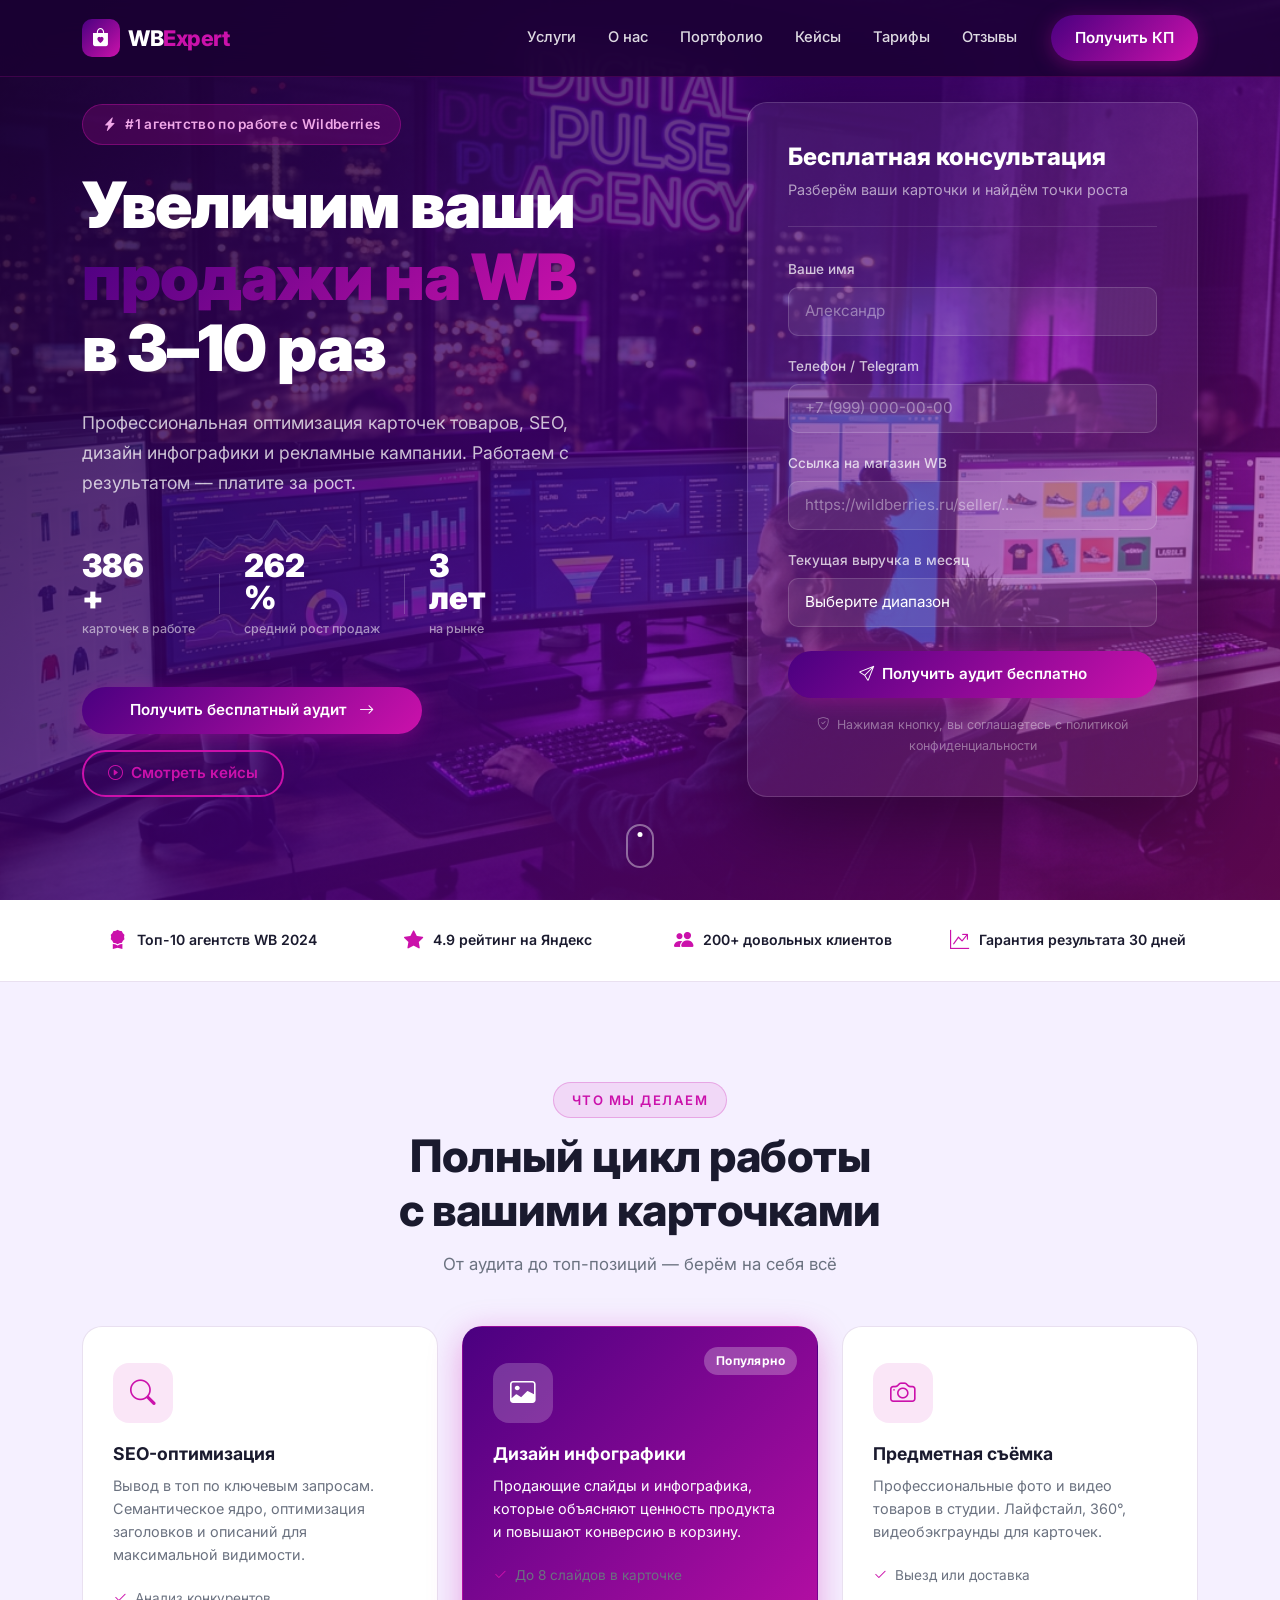
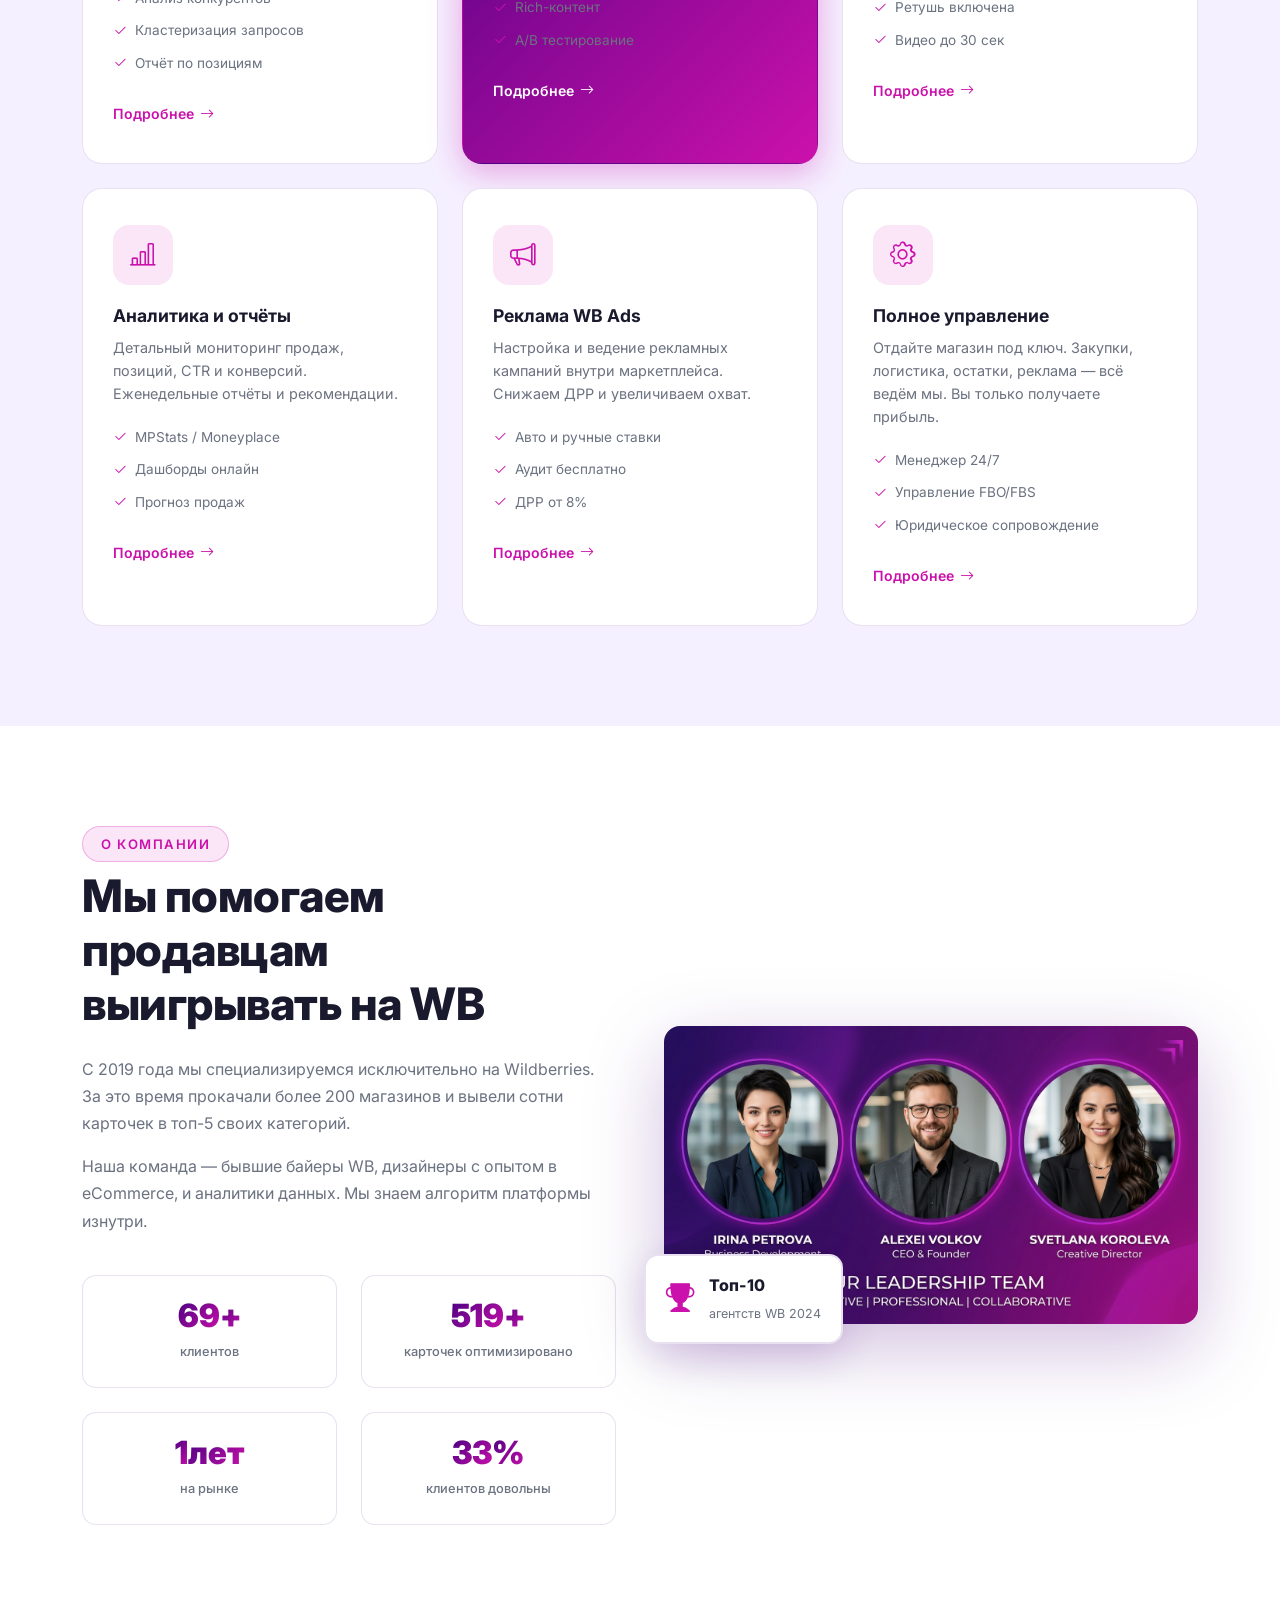
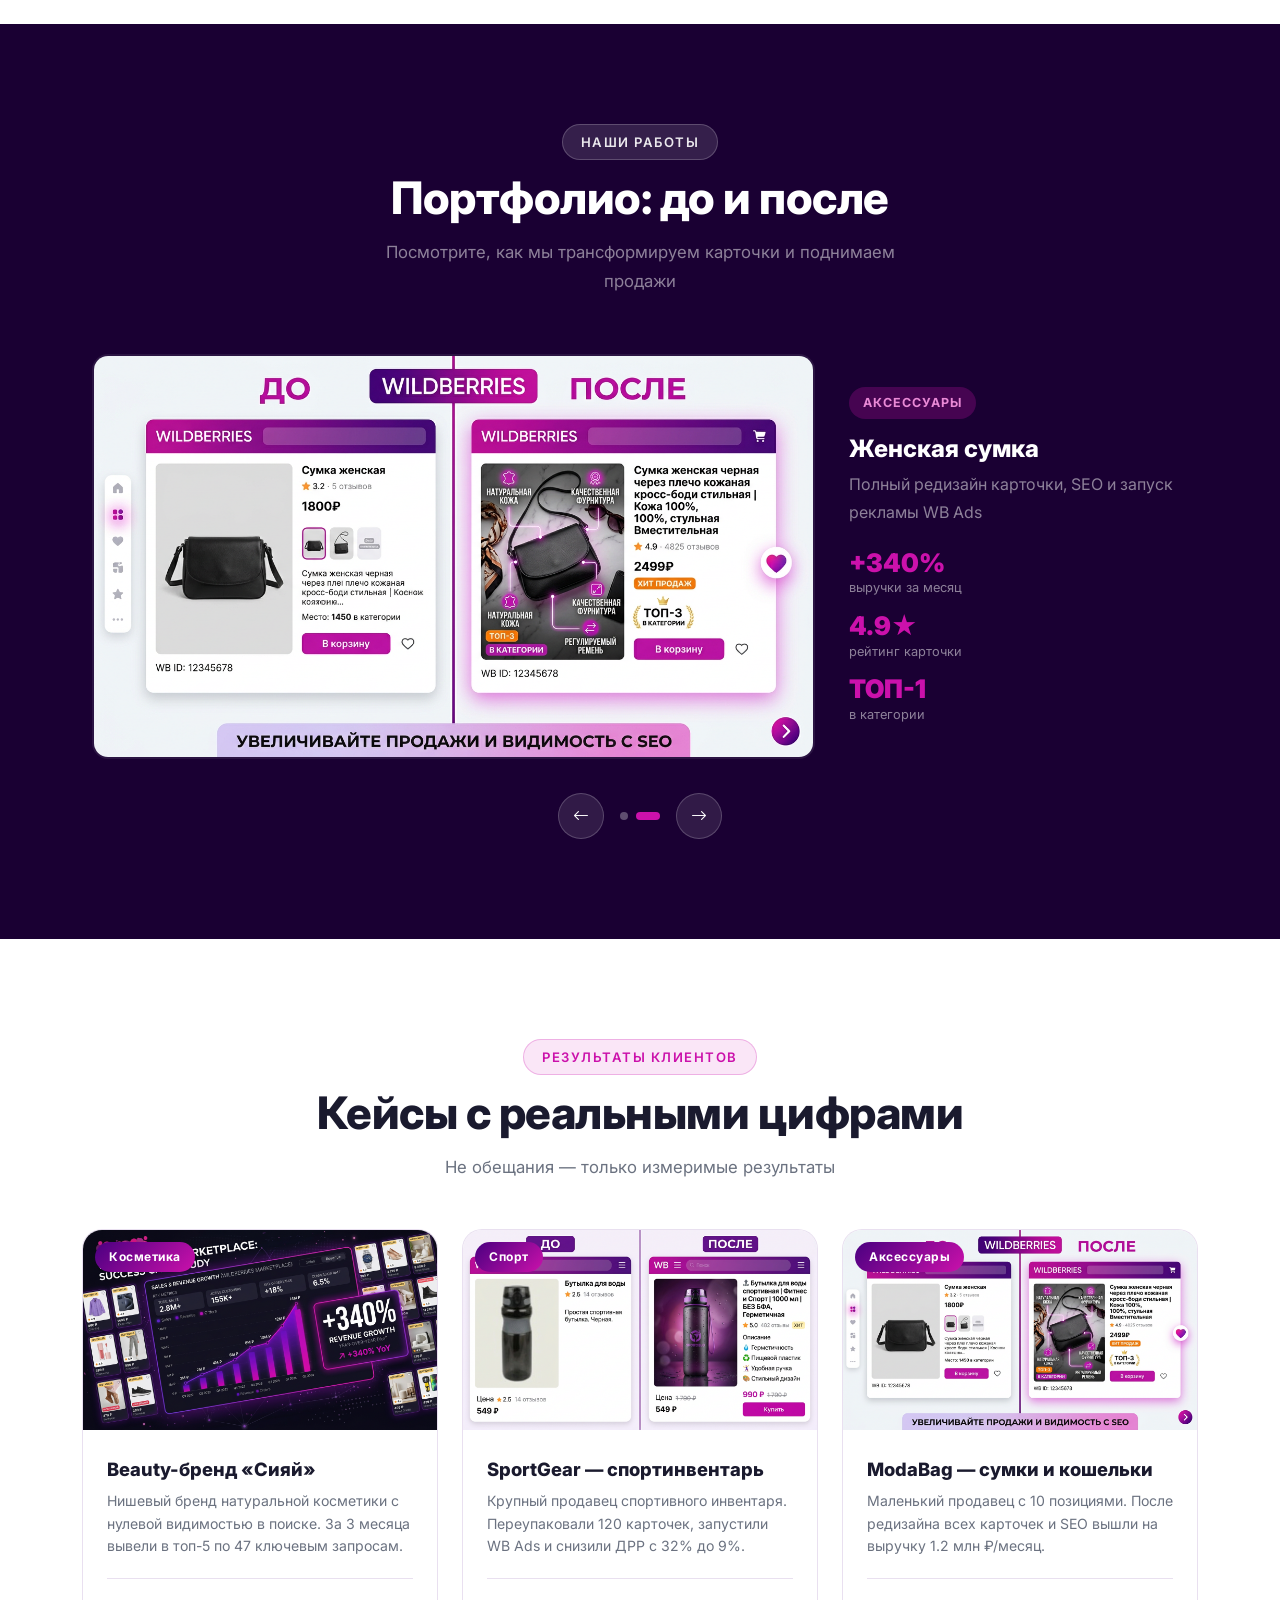
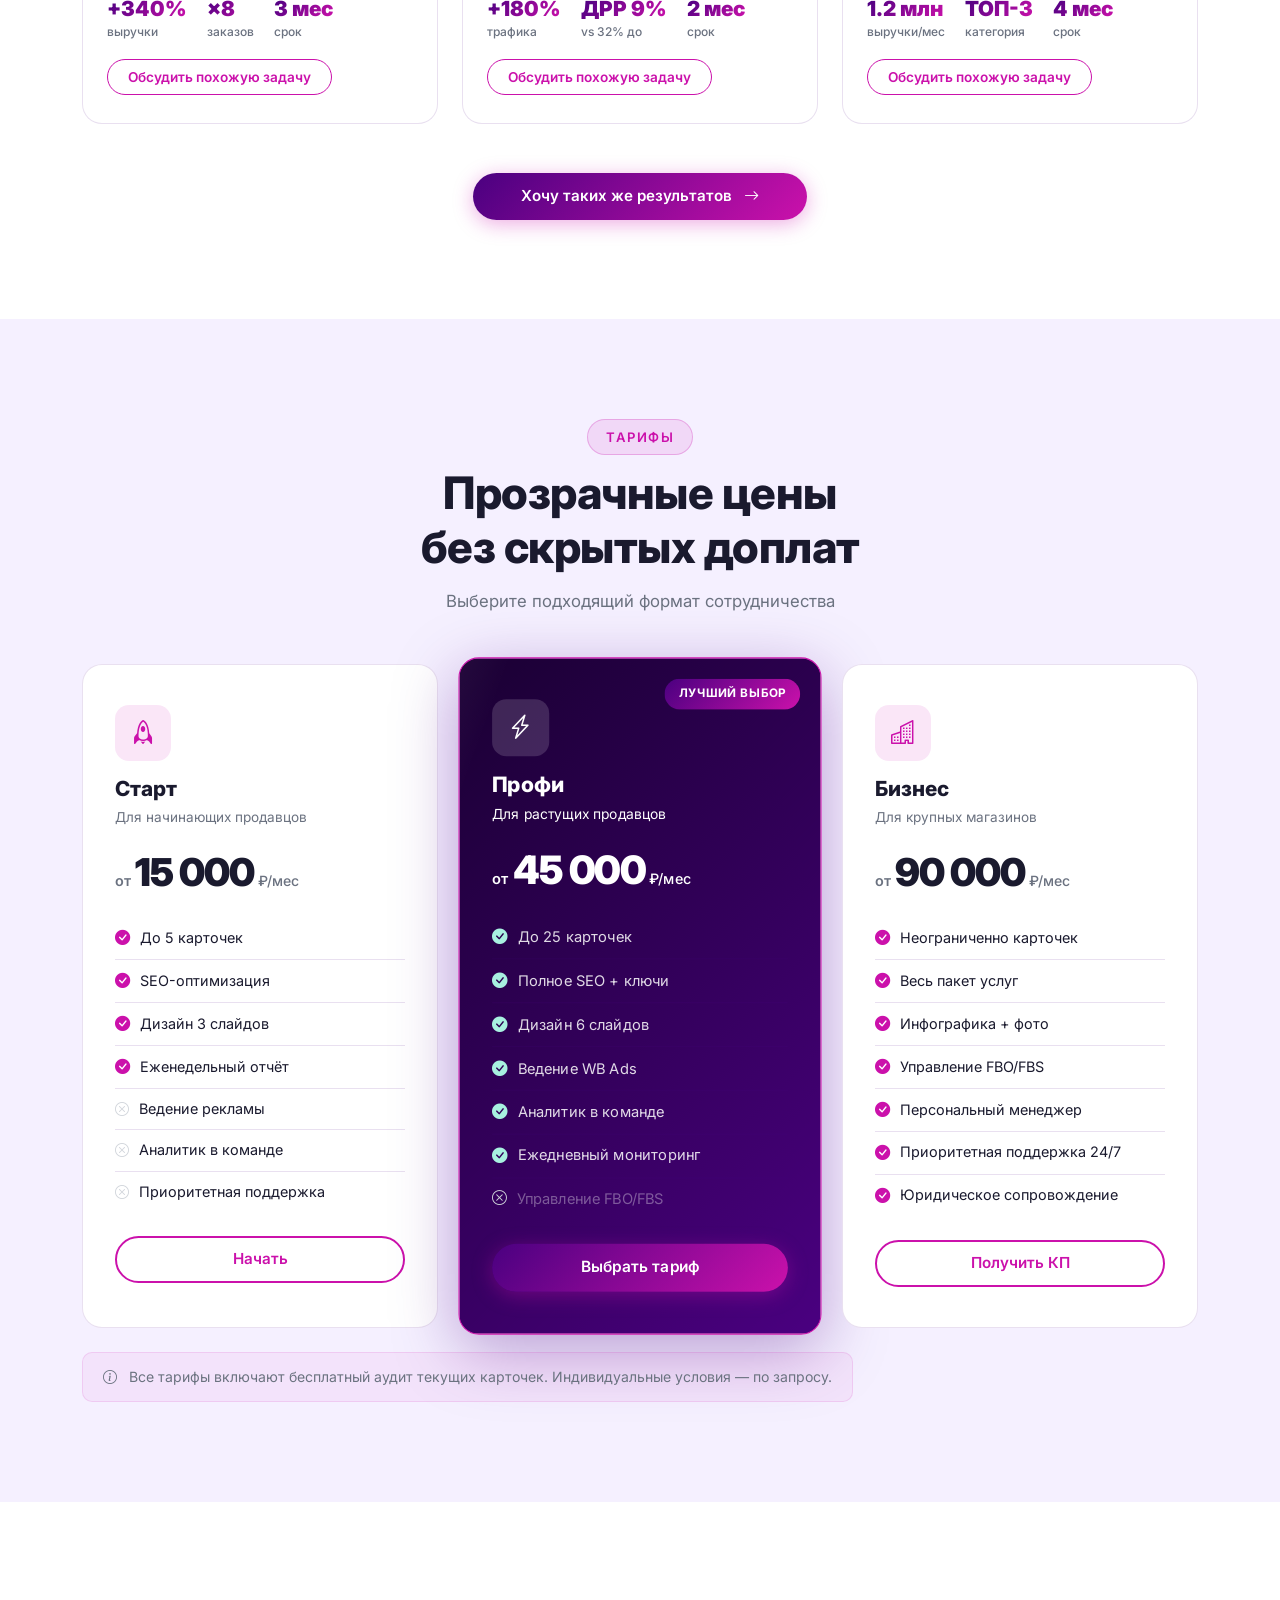
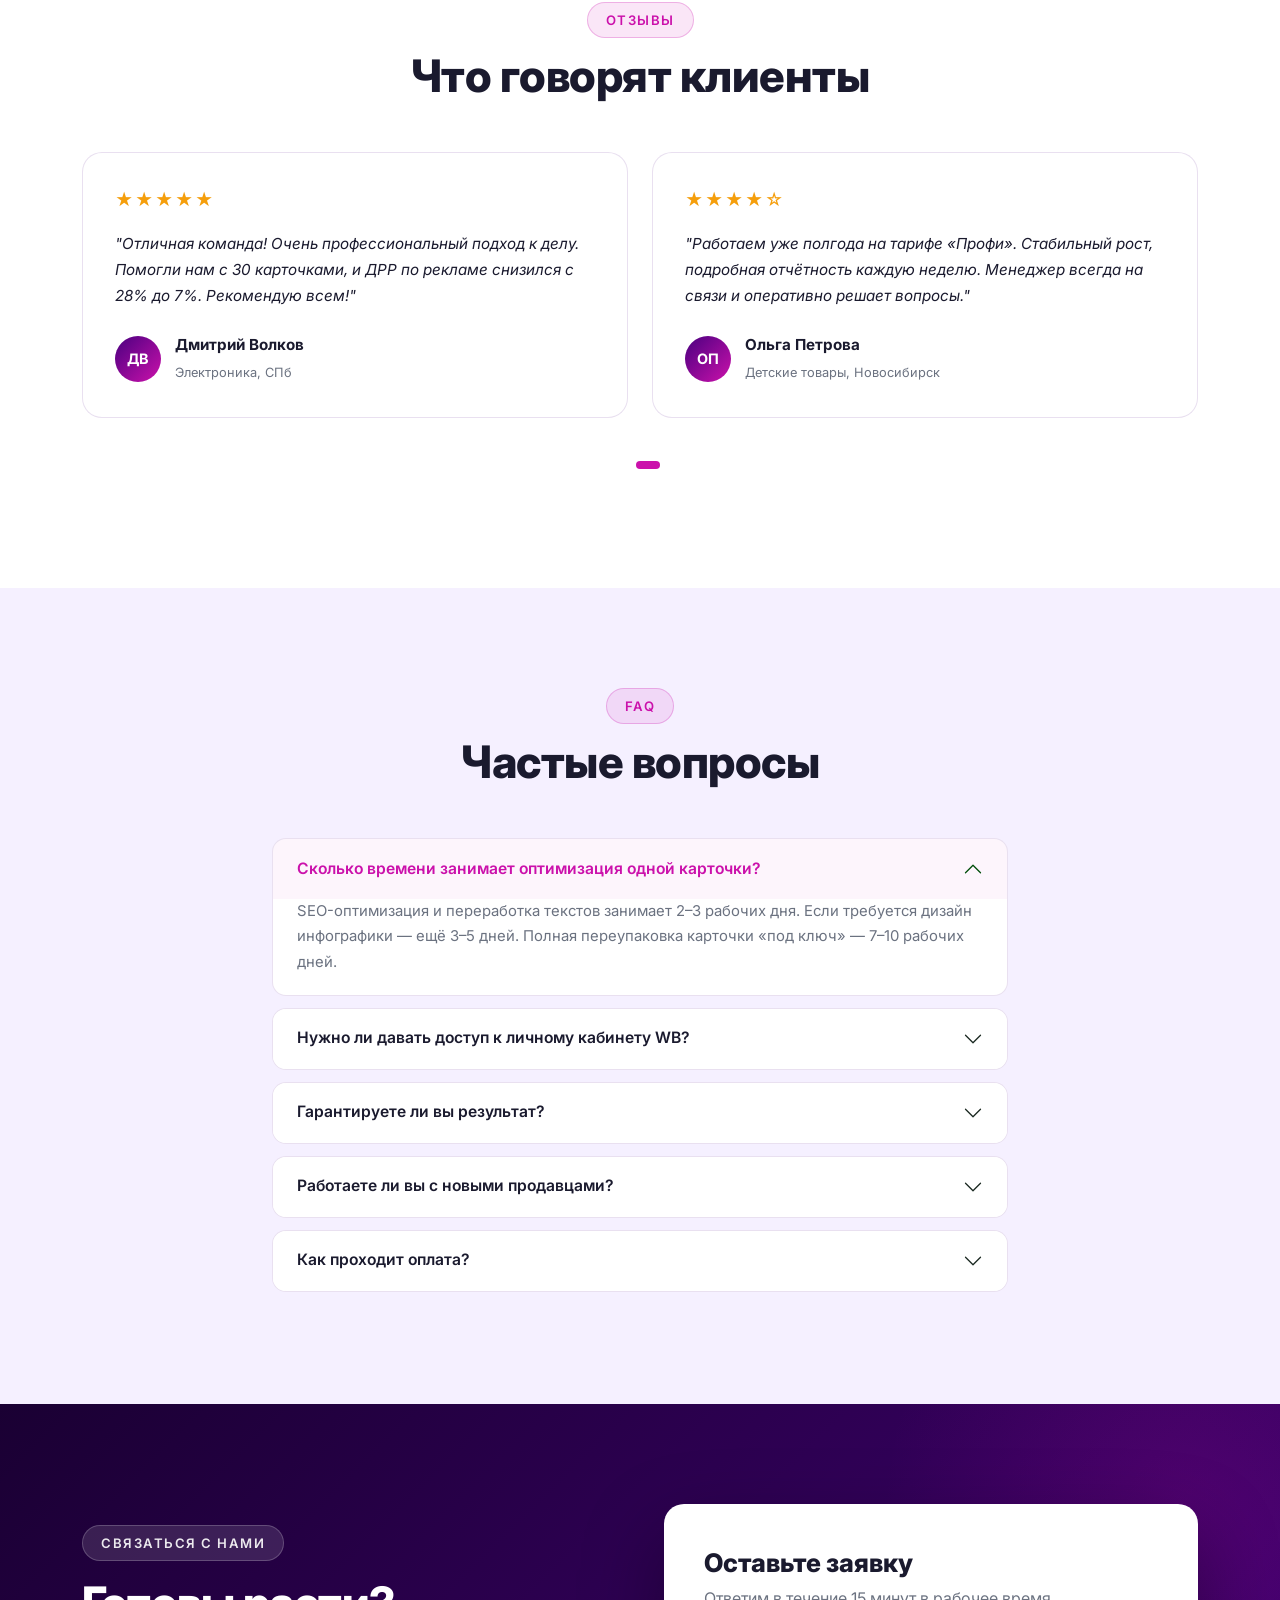
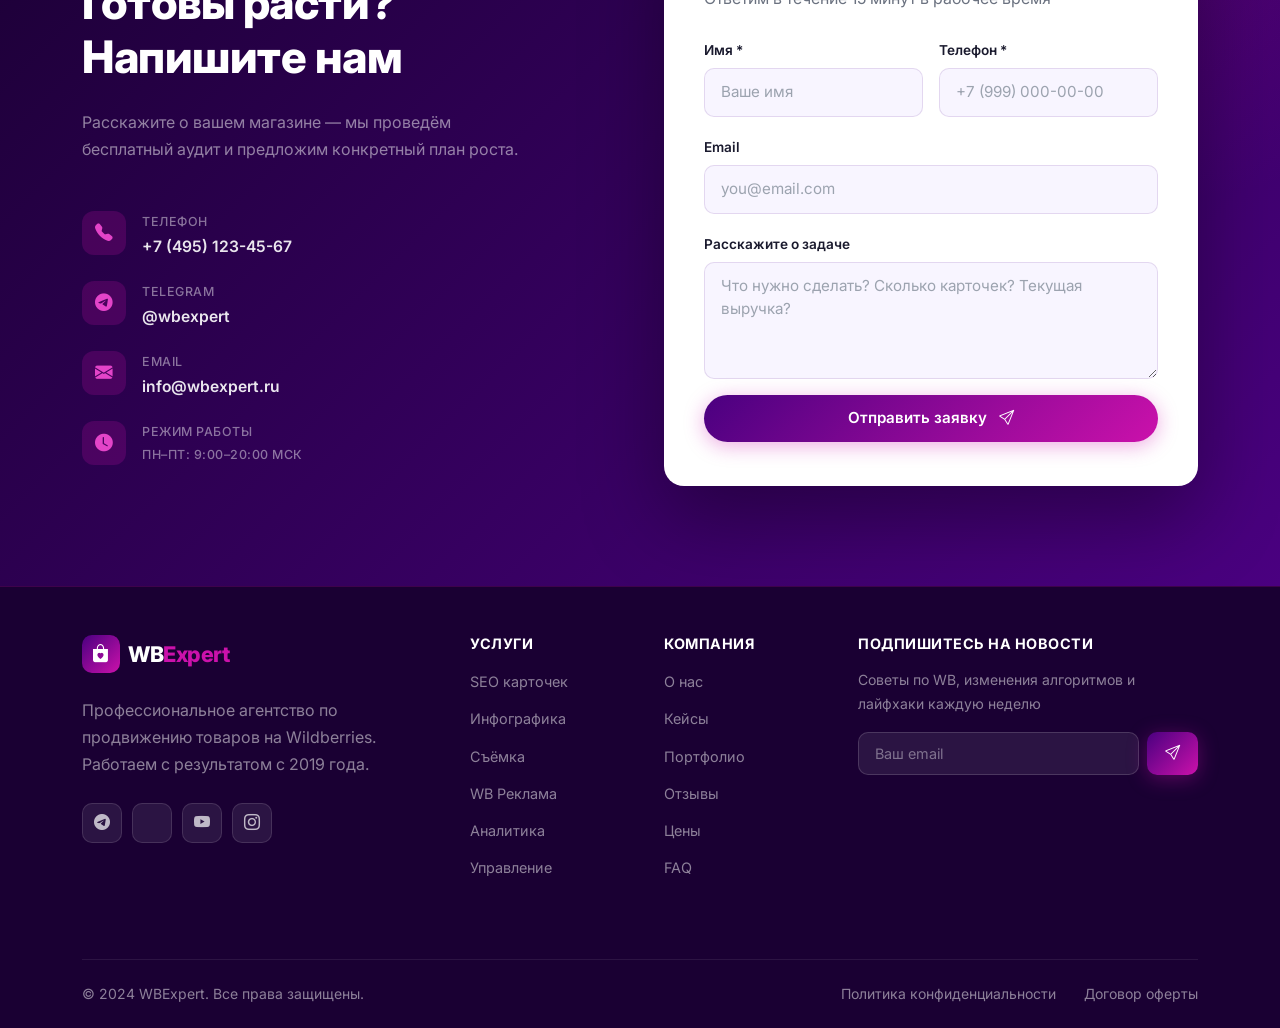
==== index.html @ c1ac4fc2 "Initial commit: WB Expert landing + portfolio pages Made-with: Cursor" ====
<!DOCTYPE html>
<html lang="ru">
<head>
  <meta charset="UTF-8" />
  <meta name="viewport" content="width=device-width, initial-scale=1.0" />
  <title>WB Expert — Продвижение на Wildberries</title>
  <meta name="description" content="Профессиональное продвижение карточек товаров на Wildberries. SEO-оптимизация, дизайн, аналитика и реклама для роста ваших продаж." />

  <!-- Bootstrap 5 -->
  <link href="https://cdn.jsdelivr.net/npm/bootstrap@5.3.2/dist/css/bootstrap.min.css" rel="stylesheet" />
  <!-- Bootstrap Icons -->
  <link href="https://cdn.jsdelivr.net/npm/bootstrap-icons@1.11.3/font/bootstrap-icons.min.css" rel="stylesheet" />
  <!-- AOS -->
  <link href="https://unpkg.com/aos@2.3.4/dist/aos.css" rel="stylesheet" />
  <!-- Google Fonts -->
  <link href="https://fonts.googleapis.com/css2?family=Inter:wght@300;400;500;600;700;800;900&display=swap" rel="stylesheet" />
  <!-- Custom CSS -->
  <link href="css/style.css" rel="stylesheet" />
</head>
<body>

<!-- ===================== NAVBAR ===================== -->
<nav class="navbar navbar-expand-lg navbar-dark wb-navbar fixed-top" id="mainNav">
  <div class="container">
    <a class="navbar-brand d-flex align-items-center gap-2" href="#">
      <div class="brand-icon">
        <i class="bi bi-bag-heart-fill"></i>
      </div>
      <span class="brand-text">WB<span class="brand-accent">Expert</span></span>
    </a>
    <button class="navbar-toggler border-0" type="button" data-bs-toggle="collapse" data-bs-target="#navbarNav">
      <span class="navbar-toggler-icon"></span>
    </button>
    <div class="collapse navbar-collapse" id="navbarNav">
      <ul class="navbar-nav ms-auto align-items-lg-center gap-lg-1">
        <li class="nav-item"><a class="nav-link" href="#services">Услуги</a></li>
        <li class="nav-item"><a class="nav-link" href="#about">О нас</a></li>
        <li class="nav-item"><a class="nav-link" href="portfolio.html">Портфолио</a></li>
        <li class="nav-item"><a class="nav-link" href="#cases">Кейсы</a></li>
        <li class="nav-item"><a class="nav-link" href="#pricing">Тарифы</a></li>
        <li class="nav-item"><a class="nav-link" href="#reviews">Отзывы</a></li>
        <li class="nav-item ms-lg-3">
          <a class="btn btn-wb-primary btn-sm px-4" href="#contact">Получить КП</a>
        </li>
      </ul>
    </div>
  </div>
</nav>

<!-- ===================== HERO ===================== -->
<section class="hero-section" id="hero">
  <div class="hero-overlay"></div>
  <div class="hero-particles" id="particles"></div>
  <div class="container hero-container">
    <div class="row align-items-center min-vh-100 py-5">
      <!-- Left: Headline -->
      <div class="col-lg-6 hero-content" data-aos="fade-right" data-aos-duration="900">
        <div class="hero-badge mb-4">
          <i class="bi bi-lightning-charge-fill me-2"></i>
          #1 агентство по работе с Wildberries
        </div>
        <h1 class="hero-title">
          Увеличим ваши<br />
          <span class="gradient-text">продажи на WB</span><br />
          в 3–10 раз
        </h1>
        <p class="hero-subtitle mt-4">
          Профессиональная оптимизация карточек товаров, SEO, дизайн инфографики и рекламные кампании. Работаем с результатом — платите за рост.
        </p>
        <div class="hero-stats d-flex flex-wrap gap-4 mt-5">
          <div class="hero-stat">
            <span class="hero-stat-num" data-count="500">0</span><span class="hero-stat-num">+</span>
            <span class="hero-stat-label">карточек в работе</span>
          </div>
          <div class="hero-stat-divider"></div>
          <div class="hero-stat">
            <span class="hero-stat-num" data-count="340">0</span><span class="hero-stat-num">%</span>
            <span class="hero-stat-label">средний рост продаж</span>
          </div>
          <div class="hero-stat-divider"></div>
          <div class="hero-stat">
            <span class="hero-stat-num" data-count="5">0</span><span class="hero-stat-num"> лет</span>
            <span class="hero-stat-label">на рынке</span>
          </div>
        </div>
        <div class="d-flex flex-wrap gap-3 mt-5">
          <a href="#contact" class="btn btn-wb-primary btn-lg px-5">
            Получить бесплатный аудит
            <i class="bi bi-arrow-right ms-2"></i>
          </a>
          <a href="#cases" class="btn btn-wb-outline btn-lg px-4">
            <i class="bi bi-play-circle me-2"></i>Смотреть кейсы
          </a>
        </div>
      </div>

      <!-- Right: Contact Form -->
      <div class="col-lg-5 offset-lg-1 mt-5 mt-lg-0" data-aos="fade-left" data-aos-duration="900" data-aos-delay="200">
        <div class="hero-form-card">
          <div class="hero-form-header">
            <h3>Бесплатная консультация</h3>
            <p>Разберём ваши карточки и найдём точки роста</p>
          </div>
          <form id="heroForm" class="hero-form" novalidate>
            <div class="mb-3">
              <label class="form-label">Ваше имя</label>
              <input type="text" class="form-control wb-input" placeholder="Александр" required />
            </div>
            <div class="mb-3">
              <label class="form-label">Телефон / Telegram</label>
              <input type="text" class="form-control wb-input" placeholder="+7 (999) 000-00-00" required />
            </div>
            <div class="mb-3">
              <label class="form-label">Ссылка на магазин WB</label>
              <input type="url" class="form-control wb-input" placeholder="https://wildberries.ru/seller/..." />
            </div>
            <div class="mb-4">
              <label class="form-label">Текущая выручка в месяц</label>
              <select class="form-select wb-input">
                <option value="">Выберите диапазон</option>
                <option>До 100 000 ₽</option>
                <option>100 000 – 500 000 ₽</option>
                <option>500 000 – 2 000 000 ₽</option>
                <option>Более 2 000 000 ₽</option>
              </select>
            </div>
            <button type="submit" class="btn btn-wb-primary w-100 btn-lg">
              <i class="bi bi-send me-2"></i>Получить аудит бесплатно
            </button>
            <p class="form-disclaimer mt-3 text-center">
              <i class="bi bi-shield-check me-1"></i>
              Нажимая кнопку, вы соглашаетесь с политикой конфиденциальности
            </p>
          </form>
        </div>
      </div>
    </div>
  </div>
  <!-- Scroll indicator -->
  <div class="scroll-indicator">
    <div class="scroll-dot"></div>
  </div>
</section>

<!-- ===================== TRUST BAR ===================== -->
<section class="trust-bar py-4">
  <div class="container">
    <div class="row align-items-center text-center g-4">
      <div class="col-6 col-md-3">
        <div class="trust-item">
          <i class="bi bi-award-fill"></i>
          <span>Топ-10 агентств WB 2024</span>
        </div>
      </div>
      <div class="col-6 col-md-3">
        <div class="trust-item">
          <i class="bi bi-star-fill"></i>
          <span>4.9 рейтинг на Яндекс</span>
        </div>
      </div>
      <div class="col-6 col-md-3">
        <div class="trust-item">
          <i class="bi bi-people-fill"></i>
          <span>200+ довольных клиентов</span>
        </div>
      </div>
      <div class="col-6 col-md-3">
        <div class="trust-item">
          <i class="bi bi-graph-up-arrow"></i>
          <span>Гарантия результата 30 дней</span>
        </div>
      </div>
    </div>
  </div>
</section>

<!-- ===================== SERVICES ===================== -->
<section class="section-padding bg-light-wb" id="services">
  <div class="container">
    <div class="section-header text-center mb-5" data-aos="fade-up">
      <span class="section-tag">Что мы делаем</span>
      <h2 class="section-title">Полный цикл работы<br />с вашими карточками</h2>
      <p class="section-subtitle">От аудита до топ-позиций — берём на себя всё</p>
    </div>
    <div class="row g-4">
      <div class="col-md-6 col-lg-4" data-aos="fade-up" data-aos-delay="0">
        <div class="service-card">
          <div class="service-icon-wrap">
            <i class="bi bi-search service-icon"></i>
          </div>
          <h4>SEO-оптимизация</h4>
          <p>Вывод в топ по ключевым запросам. Семантическое ядро, оптимизация заголовков и описаний для максимальной видимости.</p>
          <ul class="service-list">
            <li><i class="bi bi-check2"></i> Анализ конкурентов</li>
            <li><i class="bi bi-check2"></i> Кластеризация запросов</li>
            <li><i class="bi bi-check2"></i> Отчёт по позициям</li>
          </ul>
          <a href="#contact" class="service-link">Подробнее <i class="bi bi-arrow-right"></i></a>
        </div>
      </div>
      <div class="col-md-6 col-lg-4" data-aos="fade-up" data-aos-delay="100">
        <div class="service-card service-card--featured">
          <div class="service-badge">Популярно</div>
          <div class="service-icon-wrap">
            <i class="bi bi-image service-icon"></i>
          </div>
          <h4>Дизайн инфографики</h4>
          <p>Продающие слайды и инфографика, которые объясняют ценность продукта и повышают конверсию в корзину.</p>
          <ul class="service-list">
            <li><i class="bi bi-check2"></i> До 8 слайдов в карточке</li>
            <li><i class="bi bi-check2"></i> Rich-контент</li>
            <li><i class="bi bi-check2"></i> A/B тестирование</li>
          </ul>
          <a href="#contact" class="service-link">Подробнее <i class="bi bi-arrow-right"></i></a>
        </div>
      </div>
      <div class="col-md-6 col-lg-4" data-aos="fade-up" data-aos-delay="200">
        <div class="service-card">
          <div class="service-icon-wrap">
            <i class="bi bi-camera service-icon"></i>
          </div>
          <h4>Предметная съёмка</h4>
          <p>Профессиональные фото и видео товаров в студии. Лайфстайл, 360°, видеобэкграунды для карточек.</p>
          <ul class="service-list">
            <li><i class="bi bi-check2"></i> Выезд или доставка</li>
            <li><i class="bi bi-check2"></i> Ретушь включена</li>
            <li><i class="bi bi-check2"></i> Видео до 30 сек</li>
          </ul>
          <a href="#contact" class="service-link">Подробнее <i class="bi bi-arrow-right"></i></a>
        </div>
      </div>
      <div class="col-md-6 col-lg-4" data-aos="fade-up" data-aos-delay="0">
        <div class="service-card">
          <div class="service-icon-wrap">
            <i class="bi bi-bar-chart-line service-icon"></i>
          </div>
          <h4>Аналитика и отчёты</h4>
          <p>Детальный мониторинг продаж, позиций, CTR и конверсий. Еженедельные отчёты и рекомендации.</p>
          <ul class="service-list">
            <li><i class="bi bi-check2"></i> MPStats / Moneyplace</li>
            <li><i class="bi bi-check2"></i> Дашборды онлайн</li>
            <li><i class="bi bi-check2"></i> Прогноз продаж</li>
          </ul>
          <a href="#contact" class="service-link">Подробнее <i class="bi bi-arrow-right"></i></a>
        </div>
      </div>
      <div class="col-md-6 col-lg-4" data-aos="fade-up" data-aos-delay="100">
        <div class="service-card">
          <div class="service-icon-wrap">
            <i class="bi bi-megaphone service-icon"></i>
          </div>
          <h4>Реклама WB Ads</h4>
          <p>Настройка и ведение рекламных кампаний внутри маркетплейса. Снижаем ДРР и увеличиваем охват.</p>
          <ul class="service-list">
            <li><i class="bi bi-check2"></i> Авто и ручные ставки</li>
            <li><i class="bi bi-check2"></i> Аудит бесплатно</li>
            <li><i class="bi bi-check2"></i> ДРР от 8%</li>
          </ul>
          <a href="#contact" class="service-link">Подробнее <i class="bi bi-arrow-right"></i></a>
        </div>
      </div>
      <div class="col-md-6 col-lg-4" data-aos="fade-up" data-aos-delay="200">
        <div class="service-card">
          <div class="service-icon-wrap">
            <i class="bi bi-gear service-icon"></i>
          </div>
          <h4>Полное управление</h4>
          <p>Отдайте магазин под ключ. Закупки, логистика, остатки, реклама — всё ведём мы. Вы только получаете прибыль.</p>
          <ul class="service-list">
            <li><i class="bi bi-check2"></i> Менеджер 24/7</li>
            <li><i class="bi bi-check2"></i> Управление FBO/FBS</li>
            <li><i class="bi bi-check2"></i> Юридическое сопровождение</li>
          </ul>
          <a href="#contact" class="service-link">Подробнее <i class="bi bi-arrow-right"></i></a>
        </div>
      </div>
    </div>
  </div>
</section>

<!-- ===================== ABOUT ===================== -->
<section class="section-padding" id="about">
  <div class="container">
    <div class="row align-items-center g-5">
      <div class="col-lg-6" data-aos="fade-right">
        <span class="section-tag">О компании</span>
        <h2 class="section-title mt-2">Мы помогаем продавцам<br />выигрывать на WB</h2>
        <p class="mt-4 text-muted-custom">
          С 2019 года мы специализируемся исключительно на Wildberries. За это время прокачали более 200 магазинов и вывели сотни карточек в топ-5 своих категорий.
        </p>
        <p class="text-muted-custom">
          Наша команда — бывшие байеры WB, дизайнеры с опытом в eCommerce, и аналитики данных. Мы знаем алгоритм платформы изнутри.
        </p>
        <div class="row g-4 mt-2">
          <div class="col-6">
            <div class="about-stat-card" data-aos="zoom-in" data-aos-delay="100">
              <span class="about-stat-num counter" data-count="200">0</span><span class="about-stat-num">+</span>
              <span class="about-stat-label">клиентов</span>
            </div>
          </div>
          <div class="col-6">
            <div class="about-stat-card" data-aos="zoom-in" data-aos-delay="200">
              <span class="about-stat-num counter" data-count="1500">0</span><span class="about-stat-num">+</span>
              <span class="about-stat-label">карточек оптимизировано</span>
            </div>
          </div>
          <div class="col-6">
            <div class="about-stat-card" data-aos="zoom-in" data-aos-delay="300">
              <span class="about-stat-num counter" data-count="5">0</span><span class="about-stat-num"> лет</span>
              <span class="about-stat-label">на рынке</span>
            </div>
          </div>
          <div class="col-6">
            <div class="about-stat-card" data-aos="zoom-in" data-aos-delay="400">
              <span class="about-stat-num counter" data-count="98">0</span><span class="about-stat-num">%</span>
              <span class="about-stat-label">клиентов довольны</span>
            </div>
          </div>
        </div>
      </div>
      <div class="col-lg-6" data-aos="fade-left" data-aos-delay="200">
        <div class="about-image-wrap">
          <img src="img/team.jpg" alt="Команда WB Expert" class="img-fluid rounded-4 shadow-wb" />
          <div class="about-float-badge">
            <i class="bi bi-trophy-fill"></i>
            <div>
              <strong>Топ-10</strong>
              <span>агентств WB 2024</span>
            </div>
          </div>
        </div>
      </div>
    </div>
  </div>
</section>

<!-- ===================== PORTFOLIO ===================== -->
<section class="section-padding bg-dark-wb" id="portfolio">
  <div class="container">
    <div class="section-header text-center mb-5" data-aos="fade-up">
      <span class="section-tag section-tag--light">Наши работы</span>
      <h2 class="section-title text-white">Портфолио: до и после</h2>
      <p class="section-subtitle text-white-50">Посмотрите, как мы трансформируем карточки и поднимаем продажи</p>
    </div>

    <div id="portfolioCarousel" class="carousel slide" data-bs-ride="carousel" data-aos="fade-up" data-aos-delay="200">
      <div class="carousel-inner">
        <div class="carousel-item active">
          <div class="portfolio-slide">
            <div class="row align-items-center g-4">
              <div class="col-lg-8">
                <div class="portfolio-image-wrap">
                  <img src="img/portfolio-1.jpg" class="img-fluid rounded-4" alt="Кейс: Спортивная бутылка" />
                </div>
              </div>
              <div class="col-lg-4">
                <div class="portfolio-meta">
                  <span class="portfolio-tag">Спорт и фитнес</span>
                  <h3 class="text-white mt-3">Спортивная бутылка</h3>
                  <p class="text-white-50">Оптимизация SEO, инфографика и профессиональная съёмка</p>
                  <div class="portfolio-results mt-4">
                    <div class="portfolio-result-item">
                      <span class="result-num text-wb-accent">+482</span>
                      <span class="result-label text-white-50">отзывов за 3 мес</span>
                    </div>
                    <div class="portfolio-result-item">
                      <span class="result-num text-wb-accent">×4.5</span>
                      <span class="result-label text-white-50">рост продаж</span>
                    </div>
                    <div class="portfolio-result-item">
                      <span class="result-num text-wb-accent">ТОП-3</span>
                      <span class="result-label text-white-50">в категории</span>
                    </div>
                  </div>
                </div>
              </div>
            </div>
          </div>
        </div>
        <div class="carousel-item">
          <div class="portfolio-slide">
            <div class="row align-items-center g-4">
              <div class="col-lg-8">
                <div class="portfolio-image-wrap">
                  <img src="img/portfolio-2.jpg" class="img-fluid rounded-4" alt="Кейс: Женская сумка" />
                </div>
              </div>
              <div class="col-lg-4">
                <div class="portfolio-meta">
                  <span class="portfolio-tag">Аксессуары</span>
                  <h3 class="text-white mt-3">Женская сумка</h3>
                  <p class="text-white-50">Полный редизайн карточки, SEO и запуск рекламы WB Ads</p>
                  <div class="portfolio-results mt-4">
                    <div class="portfolio-result-item">
                      <span class="result-num text-wb-accent">+340%</span>
                      <span class="result-label text-white-50">выручки за месяц</span>
                    </div>
                    <div class="portfolio-result-item">
                      <span class="result-num text-wb-accent">4.9★</span>
                      <span class="result-label text-white-50">рейтинг карточки</span>
                    </div>
                    <div class="portfolio-result-item">
                      <span class="result-num text-wb-accent">ТОП-1</span>
                      <span class="result-label text-white-50">в категории</span>
                    </div>
                  </div>
                </div>
              </div>
            </div>
          </div>
        </div>
      </div>
      <div class="carousel-controls d-flex justify-content-center gap-3 mt-4">
        <button class="carousel-btn" data-bs-target="#portfolioCarousel" data-bs-slide="prev">
          <i class="bi bi-arrow-left"></i>
        </button>
        <div class="carousel-indicators-custom d-flex align-items-center gap-2">
          <button type="button" data-bs-target="#portfolioCarousel" data-bs-slide-to="0" class="cind active"></button>
          <button type="button" data-bs-target="#portfolioCarousel" data-bs-slide-to="1" class="cind"></button>
        </div>
        <button class="carousel-btn" data-bs-target="#portfolioCarousel" data-bs-slide="next">
          <i class="bi bi-arrow-right"></i>
        </button>
      </div>
    </div>
  </div>
</section>

<!-- ===================== CASES ===================== -->
<section class="section-padding" id="cases">
  <div class="container">
    <div class="section-header text-center mb-5" data-aos="fade-up">
      <span class="section-tag">Результаты клиентов</span>
      <h2 class="section-title">Кейсы с реальными цифрами</h2>
      <p class="section-subtitle">Не обещания — только измеримые результаты</p>
    </div>
    <div class="row g-4">
      <!-- Case 1 -->
      <div class="col-lg-4" data-aos="fade-up" data-aos-delay="0">
        <div class="case-card">
          <div class="case-image-wrap">
            <img src="img/case-study.jpg" class="img-fluid" alt="Кейс 1" />
            <div class="case-category-badge">Косметика</div>
          </div>
          <div class="case-body">
            <h4>Beauty-бренд «Сияй»</h4>
            <p>Нишевый бренд натуральной косметики с нулевой видимостью в поиске. За 3 месяца вывели в топ-5 по 47 ключевым запросам.</p>
            <div class="case-metrics">
              <div class="case-metric">
                <span class="metric-val">+340%</span>
                <span class="metric-key">выручки</span>
              </div>
              <div class="case-metric">
                <span class="metric-val">×8</span>
                <span class="metric-key">заказов</span>
              </div>
              <div class="case-metric">
                <span class="metric-val">3 мес</span>
                <span class="metric-key">срок</span>
              </div>
            </div>
            <a href="#contact" class="btn btn-wb-outline-sm mt-3">Обсудить похожую задачу</a>
          </div>
        </div>
      </div>
      <!-- Case 2 -->
      <div class="col-lg-4" data-aos="fade-up" data-aos-delay="150">
        <div class="case-card">
          <div class="case-image-wrap">
            <img src="img/portfolio-1.jpg" class="img-fluid" alt="Кейс 2" />
            <div class="case-category-badge">Спорт</div>
          </div>
          <div class="case-body">
            <h4>SportGear — спортинвентарь</h4>
            <p>Крупный продавец спортивного инвентаря. Переупаковали 120 карточек, запустили WB Ads и снизили ДРР с 32% до 9%.</p>
            <div class="case-metrics">
              <div class="case-metric">
                <span class="metric-val">+180%</span>
                <span class="metric-key">трафика</span>
              </div>
              <div class="case-metric">
                <span class="metric-val">ДРР 9%</span>
                <span class="metric-key">vs 32% до</span>
              </div>
              <div class="case-metric">
                <span class="metric-val">2 мес</span>
                <span class="metric-key">срок</span>
              </div>
            </div>
            <a href="#contact" class="btn btn-wb-outline-sm mt-3">Обсудить похожую задачу</a>
          </div>
        </div>
      </div>
      <!-- Case 3 -->
      <div class="col-lg-4" data-aos="fade-up" data-aos-delay="300">
        <div class="case-card">
          <div class="case-image-wrap">
            <img src="img/portfolio-2.jpg" class="img-fluid" alt="Кейс 3" />
            <div class="case-category-badge">Аксессуары</div>
          </div>
          <div class="case-body">
            <h4>ModaBag — сумки и кошельки</h4>
            <p>Маленький продавец с 10 позициями. После редизайна всех карточек и SEO вышли на выручку 1.2 млн ₽/месяц.</p>
            <div class="case-metrics">
              <div class="case-metric">
                <span class="metric-val">1.2 млн</span>
                <span class="metric-key">выручки/мес</span>
              </div>
              <div class="case-metric">
                <span class="metric-val">ТОП-3</span>
                <span class="metric-key">категория</span>
              </div>
              <div class="case-metric">
                <span class="metric-val">4 мес</span>
                <span class="metric-key">срок</span>
              </div>
            </div>
            <a href="#contact" class="btn btn-wb-outline-sm mt-3">Обсудить похожую задачу</a>
          </div>
        </div>
      </div>
    </div>
    <div class="text-center mt-5" data-aos="fade-up">
      <a href="#contact" class="btn btn-wb-primary btn-lg px-5">
        Хочу таких же результатов
        <i class="bi bi-arrow-right ms-2"></i>
      </a>
    </div>
  </div>
</section>

<!-- ===================== PRICING ===================== -->
<section class="section-padding bg-light-wb" id="pricing">
  <div class="container">
    <div class="section-header text-center mb-5" data-aos="fade-up">
      <span class="section-tag">Тарифы</span>
      <h2 class="section-title">Прозрачные цены<br />без скрытых доплат</h2>
      <p class="section-subtitle">Выберите подходящий формат сотрудничества</p>
    </div>
    <div class="row g-4 justify-content-center">
      <!-- Starter -->
      <div class="col-lg-4 col-md-6" data-aos="fade-up" data-aos-delay="0">
        <div class="pricing-card">
          <div class="pricing-header">
            <div class="pricing-icon"><i class="bi bi-rocket"></i></div>
            <h4>Старт</h4>
            <p>Для начинающих продавцов</p>
          </div>
          <div class="pricing-price">
            <span class="price-currency">от</span>
            <span class="price-amount">15 000</span>
            <span class="price-period">₽/мес</span>
          </div>
          <ul class="pricing-features">
            <li><i class="bi bi-check-circle-fill"></i> До 5 карточек</li>
            <li><i class="bi bi-check-circle-fill"></i> SEO-оптимизация</li>
            <li><i class="bi bi-check-circle-fill"></i> Дизайн 3 слайдов</li>
            <li><i class="bi bi-check-circle-fill"></i> Еженедельный отчёт</li>
            <li class="text-muted-custom"><i class="bi bi-x-circle"></i> Ведение рекламы</li>
            <li class="text-muted-custom"><i class="bi bi-x-circle"></i> Аналитик в команде</li>
            <li class="text-muted-custom"><i class="bi bi-x-circle"></i> Приоритетная поддержка</li>
          </ul>
          <a href="#contact" class="btn btn-wb-outline w-100 mt-4">Начать</a>
        </div>
      </div>
      <!-- Pro -->
      <div class="col-lg-4 col-md-6" data-aos="fade-up" data-aos-delay="150">
        <div class="pricing-card pricing-card--featured">
          <div class="pricing-popular">Лучший выбор</div>
          <div class="pricing-header">
            <div class="pricing-icon"><i class="bi bi-lightning-charge"></i></div>
            <h4>Профи</h4>
            <p>Для растущих продавцов</p>
          </div>
          <div class="pricing-price">
            <span class="price-currency">от</span>
            <span class="price-amount">45 000</span>
            <span class="price-period">₽/мес</span>
          </div>
          <ul class="pricing-features">
            <li><i class="bi bi-check-circle-fill"></i> До 25 карточек</li>
            <li><i class="bi bi-check-circle-fill"></i> Полное SEO + ключи</li>
            <li><i class="bi bi-check-circle-fill"></i> Дизайн 6 слайдов</li>
            <li><i class="bi bi-check-circle-fill"></i> Ведение WB Ads</li>
            <li><i class="bi bi-check-circle-fill"></i> Аналитик в команде</li>
            <li><i class="bi bi-check-circle-fill"></i> Ежедневный мониторинг</li>
            <li class="text-muted-custom"><i class="bi bi-x-circle"></i> Управление FBO/FBS</li>
          </ul>
          <a href="#contact" class="btn btn-wb-primary w-100 mt-4">Выбрать тариф</a>
        </div>
      </div>
      <!-- Business -->
      <div class="col-lg-4 col-md-6" data-aos="fade-up" data-aos-delay="300">
        <div class="pricing-card">
          <div class="pricing-header">
            <div class="pricing-icon"><i class="bi bi-buildings"></i></div>
            <h4>Бизнес</h4>
            <p>Для крупных магазинов</p>
          </div>
          <div class="pricing-price">
            <span class="price-currency">от</span>
            <span class="price-amount">90 000</span>
            <span class="price-period">₽/мес</span>
          </div>
          <ul class="pricing-features">
            <li><i class="bi bi-check-circle-fill"></i> Неограниченно карточек</li>
            <li><i class="bi bi-check-circle-fill"></i> Весь пакет услуг</li>
            <li><i class="bi bi-check-circle-fill"></i> Инфографика + фото</li>
            <li><i class="bi bi-check-circle-fill"></i> Управление FBO/FBS</li>
            <li><i class="bi bi-check-circle-fill"></i> Персональный менеджер</li>
            <li><i class="bi bi-check-circle-fill"></i> Приоритетная поддержка 24/7</li>
            <li><i class="bi bi-check-circle-fill"></i> Юридическое сопровождение</li>
          </ul>
          <a href="#contact" class="btn btn-wb-outline w-100 mt-4">Получить КП</a>
        </div>
      </div>
    </div>
    <div class="pricing-note text-center mt-4" data-aos="fade-up">
      <i class="bi bi-info-circle me-2"></i>
      Все тарифы включают бесплатный аудит текущих карточек. Индивидуальные условия — по запросу.
    </div>
  </div>
</section>

<!-- ===================== REVIEWS ===================== -->
<section class="section-padding" id="reviews">
  <div class="container">
    <div class="section-header text-center mb-5" data-aos="fade-up">
      <span class="section-tag">Отзывы</span>
      <h2 class="section-title">Что говорят клиенты</h2>
    </div>
    <div id="reviewsCarousel" class="carousel slide" data-bs-ride="carousel" data-aos="fade-up" data-aos-delay="200">
      <div class="carousel-inner">
        <div class="carousel-item active">
          <div class="row g-4">
            <div class="col-md-6">
              <div class="review-card">
                <div class="review-stars">★★★★★</div>
                <p class="review-text">"За два месяца работы с командой наши продажи выросли в 4 раза. Сделали потрясающую инфографику и SEO. Теперь мы в топ-3 категории «Спортивное питание»."</p>
                <div class="review-author">
                  <div class="review-avatar">МК</div>
                  <div>
                    <strong>Максим Кириллов</strong>
                    <span>SportNutrition, Москва</span>
                  </div>
                </div>
              </div>
            </div>
            <div class="col-md-6">
              <div class="review-card">
                <div class="review-stars">★★★★★</div>
                <p class="review-text">"Обратилась после того как сама попробовала продвигаться — ничего не получалось. Ребята полностью переделали карточки, и уже в первый месяц я вышла на прибыль."</p>
                <div class="review-author">
                  <div class="review-avatar">АС</div>
                  <div>
                    <strong>Анна Смирнова</strong>
                    <span>Косметика, Казань</span>
                  </div>
                </div>
              </div>
            </div>
          </div>
        </div>
        <div class="carousel-item">
          <div class="row g-4">
            <div class="col-md-6">
              <div class="review-card">
                <div class="review-stars">★★★★★</div>
                <p class="review-text">"Отличная команда! Очень профессиональный подход к делу. Помогли нам с 30 карточками, и ДРР по рекламе снизился с 28% до 7%. Рекомендую всем!"</p>
                <div class="review-author">
                  <div class="review-avatar">ДВ</div>
                  <div>
                    <strong>Дмитрий Волков</strong>
                    <span>Электроника, СПб</span>
                  </div>
                </div>
              </div>
            </div>
            <div class="col-md-6">
              <div class="review-card">
                <div class="review-stars">★★★★☆</div>
                <p class="review-text">"Работаем уже полгода на тарифе «Профи». Стабильный рост, подробная отчётность каждую неделю. Менеджер всегда на связи и оперативно решает вопросы."</p>
                <div class="review-author">
                  <div class="review-avatar">ОП</div>
                  <div>
                    <strong>Ольга Петрова</strong>
                    <span>Детские товары, Новосибирск</span>
                  </div>
                </div>
              </div>
            </div>
          </div>
        </div>
      </div>
      <div class="carousel-controls d-flex justify-content-center gap-3 mt-4">
        <button class="carousel-btn" data-bs-target="#reviewsCarousel" data-bs-slide="prev">
          <i class="bi bi-arrow-left"></i>
        </button>
        <div class="carousel-indicators-custom d-flex align-items-center gap-2">
          <button type="button" data-bs-target="#reviewsCarousel" data-bs-slide-to="0" class="cind active"></button>
          <button type="button" data-bs-target="#reviewsCarousel" data-bs-slide-to="1" class="cind"></button>
        </div>
        <button class="carousel-btn" data-bs-target="#reviewsCarousel" data-bs-slide="next">
          <i class="bi bi-arrow-right"></i>
        </button>
      </div>
    </div>
  </div>
</section>

<!-- ===================== FAQ ===================== -->
<section class="section-padding bg-light-wb" id="faq">
  <div class="container">
    <div class="row justify-content-center">
      <div class="col-lg-8">
        <div class="section-header text-center mb-5" data-aos="fade-up">
          <span class="section-tag">FAQ</span>
          <h2 class="section-title">Частые вопросы</h2>
        </div>
        <div class="accordion wb-accordion" id="faqAccordion" data-aos="fade-up" data-aos-delay="100">
          <div class="accordion-item">
            <h2 class="accordion-header">
              <button class="accordion-button" type="button" data-bs-toggle="collapse" data-bs-target="#faq1">
                Сколько времени занимает оптимизация одной карточки?
              </button>
            </h2>
            <div id="faq1" class="accordion-collapse collapse show" data-bs-parent="#faqAccordion">
              <div class="accordion-body">
                SEO-оптимизация и переработка текстов занимает 2–3 рабочих дня. Если требуется дизайн инфографики — ещё 3–5 дней. Полная переупаковка карточки «под ключ» — 7–10 рабочих дней.
              </div>
            </div>
          </div>
          <div class="accordion-item">
            <h2 class="accordion-header">
              <button class="accordion-button collapsed" type="button" data-bs-toggle="collapse" data-bs-target="#faq2">
                Нужно ли давать доступ к личному кабинету WB?
              </button>
            </h2>
            <div id="faq2" class="accordion-collapse collapse" data-bs-parent="#faqAccordion">
              <div class="accordion-body">
                Для SEO и дизайна — нет, работаем через API или без доступа. Для ведения рекламы и полного управления — нужен доступ с ограниченными правами. Все данные под NDA.
              </div>
            </div>
          </div>
          <div class="accordion-item">
            <h2 class="accordion-header">
              <button class="accordion-button collapsed" type="button" data-bs-toggle="collapse" data-bs-target="#faq3">
                Гарантируете ли вы результат?
              </button>
            </h2>
            <div id="faq3" class="accordion-collapse collapse" data-bs-parent="#faqAccordion">
              <div class="accordion-body">
                Мы даём гарантию роста трафика на карточки в течение 30 дней. Если результата нет — продлеваем работу бесплатно до достижения KPI. Конкретные цифры фиксируются в договоре.
              </div>
            </div>
          </div>
          <div class="accordion-item">
            <h2 class="accordion-header">
              <button class="accordion-button collapsed" type="button" data-bs-toggle="collapse" data-bs-target="#faq4">
                Работаете ли вы с новыми продавцами?
              </button>
            </h2>
            <div id="faq4" class="accordion-collapse collapse" data-bs-parent="#faqAccordion">
              <div class="accordion-body">
                Да! Более 40% наших клиентов — новые продавцы. Мы помогаем с нуля: от регистрации и выбора ниши до первых продаж и масштабирования. Для новичков есть специальный стартовый пакет.
              </div>
            </div>
          </div>
          <div class="accordion-item">
            <h2 class="accordion-header">
              <button class="accordion-button collapsed" type="button" data-bs-toggle="collapse" data-bs-target="#faq5">
                Как проходит оплата?
              </button>
            </h2>
            <div id="faq5" class="accordion-collapse collapse" data-bs-parent="#faqAccordion">
              <div class="accordion-body">
                Работаем по договору с физлицами и юрлицами (ИП, ООО). Принимаем оплату на расчётный счёт, картой или через СБП. Возможна рассрочка на 2 месяца при выборе тарифа «Профи» и «Бизнес».
              </div>
            </div>
          </div>
        </div>
      </div>
    </div>
  </div>
</section>

<!-- ===================== CONTACT ===================== -->
<section class="section-padding contact-section" id="contact">
  <div class="container">
    <div class="row align-items-center g-5">
      <div class="col-lg-5" data-aos="fade-right">
        <span class="section-tag section-tag--light">Связаться с нами</span>
        <h2 class="section-title text-white mt-3">Готовы расти?<br />Напишите нам</h2>
        <p class="text-white-50 mt-4">Расскажите о вашем магазине — мы проведём бесплатный аудит и предложим конкретный план роста.</p>
        <div class="contact-info mt-5">
          <div class="contact-info-item">
            <i class="bi bi-telephone-fill"></i>
            <div>
              <span>Телефон</span>
              <a href="tel:+74951234567">+7 (495) 123-45-67</a>
            </div>
          </div>
          <div class="contact-info-item">
            <i class="bi bi-telegram"></i>
            <div>
              <span>Telegram</span>
              <a href="https://t.me/wbexpert">@wbexpert</a>
            </div>
          </div>
          <div class="contact-info-item">
            <i class="bi bi-envelope-fill"></i>
            <div>
              <span>Email</span>
              <a href="mailto:info@wbexpert.ru">info@wbexpert.ru</a>
            </div>
          </div>
          <div class="contact-info-item">
            <i class="bi bi-clock-fill"></i>
            <div>
              <span>Режим работы</span>
              <span>Пн–Пт: 9:00–20:00 МСК</span>
            </div>
          </div>
        </div>
      </div>
      <div class="col-lg-6 offset-lg-1" data-aos="fade-left" data-aos-delay="200">
        <div class="contact-form-card">
          <h3>Оставьте заявку</h3>
          <p class="text-muted-custom mb-4">Ответим в течение 15 минут в рабочее время</p>
          <form id="contactForm" novalidate>
            <div class="row g-3">
              <div class="col-sm-6">
                <label class="form-label">Имя *</label>
                <input type="text" class="form-control wb-input" placeholder="Ваше имя" required />
              </div>
              <div class="col-sm-6">
                <label class="form-label">Телефон *</label>
                <input type="tel" class="form-control wb-input" placeholder="+7 (999) 000-00-00" required />
              </div>
              <div class="col-12">
                <label class="form-label">Email</label>
                <input type="email" class="form-control wb-input" placeholder="you@email.com" />
              </div>
              <div class="col-12">
                <label class="form-label">Расскажите о задаче</label>
                <textarea class="form-control wb-input" rows="4" placeholder="Что нужно сделать? Сколько карточек? Текущая выручка?"></textarea>
              </div>
              <div class="col-12">
                <button type="submit" class="btn btn-wb-primary w-100 btn-lg">
                  Отправить заявку
                  <i class="bi bi-send ms-2"></i>
                </button>
              </div>
            </div>
          </form>
        </div>
      </div>
    </div>
  </div>
</section>

<!-- ===================== FOOTER ===================== -->
<footer class="footer">
  <div class="container">
    <div class="row g-5 py-5">
      <div class="col-lg-4">
        <a class="d-flex align-items-center gap-2 text-decoration-none mb-4" href="#">
          <div class="brand-icon"><i class="bi bi-bag-heart-fill"></i></div>
          <span class="brand-text text-white">WB<span class="brand-accent">Expert</span></span>
        </a>
        <p class="text-white-50">Профессиональное агентство по продвижению товаров на Wildberries. Работаем с результатом с 2019 года.</p>
        <div class="footer-socials mt-4">
          <a href="#" class="social-btn" aria-label="Telegram"><i class="bi bi-telegram"></i></a>
          <a href="#" class="social-btn" aria-label="VK"><i class="bi bi-vk"></i></a>
          <a href="#" class="social-btn" aria-label="YouTube"><i class="bi bi-youtube"></i></a>
          <a href="#" class="social-btn" aria-label="Instagram"><i class="bi bi-instagram"></i></a>
        </div>
      </div>
      <div class="col-sm-6 col-lg-2">
        <h6 class="footer-heading">Услуги</h6>
        <ul class="footer-links">
          <li><a href="#services">SEO карточек</a></li>
          <li><a href="#services">Инфографика</a></li>
          <li><a href="#services">Съёмка</a></li>
          <li><a href="#services">WB Реклама</a></li>
          <li><a href="#services">Аналитика</a></li>
          <li><a href="#services">Управление</a></li>
        </ul>
      </div>
      <div class="col-sm-6 col-lg-2">
        <h6 class="footer-heading">Компания</h6>
        <ul class="footer-links">
          <li><a href="#about">О нас</a></li>
          <li><a href="#cases">Кейсы</a></li>
          <li><a href="#portfolio">Портфолио</a></li>
          <li><a href="#reviews">Отзывы</a></li>
          <li><a href="#pricing">Цены</a></li>
          <li><a href="#faq">FAQ</a></li>
        </ul>
      </div>
      <div class="col-lg-4">
        <h6 class="footer-heading">Подпишитесь на новости</h6>
        <p class="text-white-50 small">Советы по WB, изменения алгоритмов и лайфхаки каждую неделю</p>
        <div class="footer-subscribe mt-3">
          <input type="email" class="form-control wb-input-dark" placeholder="Ваш email" />
          <button class="btn btn-wb-primary">
            <i class="bi bi-send"></i>
          </button>
        </div>
      </div>
    </div>
    <div class="footer-bottom">
      <div class="row align-items-center g-3">
        <div class="col-md-6">
          <p class="text-white-50 small mb-0">© 2024 WBExpert. Все права защищены.</p>
        </div>
        <div class="col-md-6 text-md-end">
          <a href="#" class="text-white-50 small me-4 text-decoration-none">Политика конфиденциальности</a>
          <a href="#" class="text-white-50 small text-decoration-none">Договор оферты</a>
        </div>
      </div>
    </div>
  </div>
</footer>

<!-- Back to top -->
<button class="back-to-top" id="backToTop" aria-label="Наверх">
  <i class="bi bi-arrow-up"></i>
</button>

<!-- Toast notification -->
<div class="position-fixed bottom-0 end-0 p-3" style="z-index: 9999">
  <div id="formToast" class="toast align-items-center text-white border-0" role="alert">
    <div class="d-flex">
      <div class="toast-body">
        <i class="bi bi-check-circle-fill me-2"></i>
        Заявка отправлена! Свяжемся с вами в течение 15 минут.
      </div>
      <button type="button" class="btn-close btn-close-white me-2 m-auto" data-bs-dismiss="toast"></button>
    </div>
  </div>
</div>

<!-- Bootstrap JS -->
<script src="https://cdn.jsdelivr.net/npm/bootstrap@5.3.2/dist/js/bootstrap.bundle.min.js"></script>
<!-- AOS -->
<script src="https://unpkg.com/aos@2.3.4/dist/aos.js"></script>
<!-- Custom JS -->
<script src="js/main.js"></script>
</body>
</html>
---- css/style.css ----
/* =====================================================
   WB Expert — Custom Styles
   Wildberries DNA: Purple + Magenta
   ===================================================== */

/* ---- CSS Variables ---- */
:root {
  --wb-magenta: #CB11AB;
  --wb-magenta-dark: #a50d8a;
  --wb-magenta-light: #e344c8;
  --wb-purple: #4A0080;
  --wb-purple-dark: #1A0033;
  --wb-purple-mid: #3d006b;
  --wb-accent-light: #F5F0FF;
  --wb-gradient: linear-gradient(135deg, #4A0080 0%, #CB11AB 100%);
  --wb-gradient-soft: linear-gradient(135deg, #6b00b8 0%, #e040c0 100%);
  --wb-gradient-dark: linear-gradient(135deg, #1A0033 0%, #4A0080 100%);
  --text-dark: #1a1a2e;
  --text-muted: #6b7280;
  --card-shadow: 0 4px 24px rgba(74, 0, 128, 0.12);
  --card-shadow-hover: 0 16px 48px rgba(74, 0, 128, 0.22);
  --border-light: rgba(74, 0, 128, 0.12);
  --radius-lg: 20px;
  --radius-md: 14px;
  --radius-sm: 10px;
  --transition: all 0.3s cubic-bezier(0.4, 0, 0.2, 1);
}

/* ---- Base ---- */
* { box-sizing: border-box; }

html { scroll-behavior: smooth; }

body {
  font-family: 'Inter', -apple-system, BlinkMacSystemFont, sans-serif;
  color: var(--text-dark);
  background: #fff;
  overflow-x: hidden;
  line-height: 1.7;
}

/* ---- Typography ---- */
.gradient-text {
  background: var(--wb-gradient);
  -webkit-background-clip: text;
  -webkit-text-fill-color: transparent;
  background-clip: text;
}

.text-wb-accent { color: var(--wb-magenta) !important; }
.text-muted-custom { color: var(--text-muted); }

/* =====================================================
   NAVBAR
   ===================================================== */
.wb-navbar {
  background: rgba(26, 0, 51, 0.85) !important;
  backdrop-filter: blur(20px);
  -webkit-backdrop-filter: blur(20px);
  border-bottom: 1px solid rgba(203, 17, 171, 0.2);
  padding: 14px 0;
  transition: var(--transition);
}

.wb-navbar.scrolled {
  background: rgba(26, 0, 51, 0.97) !important;
  padding: 10px 0;
  box-shadow: 0 4px 30px rgba(0, 0, 0, 0.4);
}

.brand-icon {
  width: 38px;
  height: 38px;
  background: var(--wb-gradient);
  border-radius: 10px;
  display: flex;
  align-items: center;
  justify-content: center;
  font-size: 1.1rem;
  color: white;
  flex-shrink: 0;
}

.brand-text {
  font-size: 1.35rem;
  font-weight: 800;
  color: white;
  letter-spacing: -0.5px;
}

.brand-accent { color: var(--wb-magenta); }

.wb-navbar .nav-link {
  color: rgba(255, 255, 255, 0.85) !important;
  font-weight: 500;
  font-size: 0.92rem;
  padding: 8px 14px !important;
  border-radius: var(--radius-sm);
  transition: var(--transition);
}

.wb-navbar .nav-link:hover {
  color: #fff !important;
  background: rgba(203, 17, 171, 0.15);
}

/* =====================================================
   BUTTONS
   ===================================================== */
.btn-wb-primary {
  background: var(--wb-gradient);
  color: white !important;
  border: none;
  border-radius: 50px;
  font-weight: 600;
  font-size: 0.95rem;
  padding: 12px 28px;
  transition: var(--transition);
  position: relative;
  overflow: hidden;
  box-shadow: 0 4px 20px rgba(203, 17, 171, 0.35);
}

.btn-wb-primary::before {
  content: '';
  position: absolute;
  inset: 0;
  background: var(--wb-gradient-soft);
  opacity: 0;
  transition: var(--transition);
}

.btn-wb-primary:hover {
  transform: translateY(-2px);
  box-shadow: 0 8px 30px rgba(203, 17, 171, 0.5);
  color: white !important;
}

.btn-wb-primary:hover::before { opacity: 1; }

.btn-wb-primary span,
.btn-wb-primary i {
  position: relative;
  z-index: 1;
}

.btn-wb-outline {
  background: transparent;
  color: var(--wb-magenta) !important;
  border: 2px solid var(--wb-magenta);
  border-radius: 50px;
  font-weight: 600;
  font-size: 0.95rem;
  padding: 10px 28px;
  transition: var(--transition);
}

.btn-wb-outline:hover {
  background: var(--wb-gradient);
  color: white !important;
  border-color: transparent;
  transform: translateY(-2px);
  box-shadow: 0 8px 30px rgba(203, 17, 171, 0.35);
}

.btn-wb-outline-sm {
  background: transparent;
  color: var(--wb-magenta) !important;
  border: 1.5px solid var(--wb-magenta);
  border-radius: 50px;
  font-weight: 600;
  font-size: 0.85rem;
  padding: 7px 20px;
  transition: var(--transition);
  display: inline-block;
  text-decoration: none;
}

.btn-wb-outline-sm:hover {
  background: var(--wb-gradient);
  color: white !important;
  border-color: transparent;
  transform: translateY(-2px);
}

/* =====================================================
   SECTION COMMONS
   ===================================================== */
.section-padding { padding: 100px 0; }

.section-tag {
  display: inline-block;
  background: rgba(203, 17, 171, 0.1);
  color: var(--wb-magenta);
  font-weight: 600;
  font-size: 0.82rem;
  letter-spacing: 1.5px;
  text-transform: uppercase;
  padding: 6px 18px;
  border-radius: 50px;
  border: 1px solid rgba(203, 17, 171, 0.25);
}

.section-tag--light {
  background: rgba(255, 255, 255, 0.12);
  color: rgba(255, 255, 255, 0.9);
  border-color: rgba(255, 255, 255, 0.2);
}

.section-title {
  font-size: clamp(1.9rem, 3.5vw, 2.8rem);
  font-weight: 800;
  line-height: 1.2;
  color: var(--text-dark);
  margin-top: 12px;
  letter-spacing: -0.5px;
}

.section-subtitle {
  font-size: 1.05rem;
  color: var(--text-muted);
  margin-top: 12px;
  max-width: 560px;
  margin-left: auto;
  margin-right: auto;
}

.bg-light-wb { background: var(--wb-accent-light); }
.bg-dark-wb { background: var(--wb-purple-dark); }

/* =====================================================
   HERO
   ===================================================== */
.hero-section {
  position: relative;
  min-height: 100vh;
  background: url('../img/hero-bg.jpg') center center / cover no-repeat;
  overflow: hidden;
}

.hero-overlay {
  position: absolute;
  inset: 0;
  background: linear-gradient(
    135deg,
    rgba(26, 0, 51, 0.88) 0%,
    rgba(74, 0, 128, 0.75) 50%,
    rgba(203, 17, 171, 0.45) 100%
  );
}

.hero-particles {
  position: absolute;
  inset: 0;
  overflow: hidden;
  pointer-events: none;
}

.hero-container { position: relative; z-index: 2; }

.hero-badge {
  display: inline-flex;
  align-items: center;
  background: rgba(203, 17, 171, 0.2);
  backdrop-filter: blur(10px);
  border: 1px solid rgba(203, 17, 171, 0.4);
  color: #f0a8e8;
  font-size: 0.85rem;
  font-weight: 600;
  padding: 8px 20px;
  border-radius: 50px;
  letter-spacing: 0.3px;
}

.hero-title {
  font-size: clamp(2.4rem, 5vw, 4rem);
  font-weight: 900;
  line-height: 1.12;
  color: white;
  letter-spacing: -1px;
}

.hero-subtitle {
  font-size: 1.1rem;
  color: rgba(255, 255, 255, 0.75);
  max-width: 500px;
  line-height: 1.7;
}

.hero-stats {
  padding-top: 4px;
}

.hero-stat { display: flex; flex-direction: column; }

.hero-stat-num {
  font-size: 2rem;
  font-weight: 900;
  color: white;
  line-height: 1;
}

.hero-stat-label {
  font-size: 0.78rem;
  color: rgba(255, 255, 255, 0.55);
  margin-top: 4px;
  font-weight: 500;
}

.hero-stat-divider {
  width: 1px;
  background: rgba(255, 255, 255, 0.2);
  height: 40px;
  align-self: center;
}

/* Hero Form Card */
.hero-form-card {
  background: rgba(255, 255, 255, 0.07);
  backdrop-filter: blur(24px);
  -webkit-backdrop-filter: blur(24px);
  border: 1px solid rgba(255, 255, 255, 0.15);
  border-radius: var(--radius-lg);
  padding: 40px;
  box-shadow: 0 24px 80px rgba(0, 0, 0, 0.35);
}

.hero-form-header {
  margin-bottom: 28px;
  padding-bottom: 24px;
  border-bottom: 1px solid rgba(255, 255, 255, 0.12);
}

.hero-form-header h3 {
  color: white;
  font-weight: 800;
  font-size: 1.5rem;
  margin-bottom: 6px;
}

.hero-form-header p {
  color: rgba(255, 255, 255, 0.6);
  font-size: 0.9rem;
  margin: 0;
}

.wb-input {
  background: rgba(255, 255, 255, 0.08) !important;
  border: 1.5px solid rgba(255, 255, 255, 0.15) !important;
  border-radius: var(--radius-sm) !important;
  color: white !important;
  padding: 12px 16px !important;
  font-size: 0.95rem !important;
  transition: var(--transition) !important;
}

.wb-input::placeholder { color: rgba(255, 255, 255, 0.4) !important; }

.wb-input:focus {
  background: rgba(255, 255, 255, 0.12) !important;
  border-color: var(--wb-magenta) !important;
  box-shadow: 0 0 0 3px rgba(203, 17, 171, 0.2) !important;
  outline: none !important;
}

.hero-form .form-label {
  color: rgba(255, 255, 255, 0.75);
  font-size: 0.85rem;
  font-weight: 500;
  margin-bottom: 6px;
}

.form-disclaimer {
  color: rgba(255, 255, 255, 0.4);
  font-size: 0.78rem;
  margin: 0;
}

/* Scroll indicator */
.scroll-indicator {
  position: absolute;
  bottom: 32px;
  left: 50%;
  transform: translateX(-50%);
  z-index: 3;
  display: flex;
  flex-direction: column;
  align-items: center;
  gap: 8px;
}

.scroll-dot {
  width: 28px;
  height: 44px;
  border: 2px solid rgba(255, 255, 255, 0.4);
  border-radius: 14px;
  position: relative;
}

.scroll-dot::after {
  content: '';
  position: absolute;
  top: 6px;
  left: 50%;
  transform: translateX(-50%);
  width: 5px;
  height: 5px;
  background: white;
  border-radius: 50%;
  animation: scrollAnim 2s infinite;
}

@keyframes scrollAnim {
  0% { top: 6px; opacity: 1; }
  80% { top: 24px; opacity: 0; }
  100% { top: 6px; opacity: 0; }
}

/* Particle dots */
.particle {
  position: absolute;
  border-radius: 50%;
  opacity: 0.25;
  animation: float linear infinite;
  background: var(--wb-magenta);
}

@keyframes float {
  from { transform: translateY(100vh) rotate(0deg); }
  to { transform: translateY(-100px) rotate(360deg); }
}

/* =====================================================
   TRUST BAR
   ===================================================== */
.trust-bar {
  background: white;
  border-bottom: 1px solid var(--border-light);
  box-shadow: 0 4px 20px rgba(74, 0, 128, 0.06);
}

.trust-item {
  display: flex;
  align-items: center;
  justify-content: center;
  gap: 10px;
  color: var(--text-dark);
  font-weight: 600;
  font-size: 0.88rem;
}

.trust-item i {
  color: var(--wb-magenta);
  font-size: 1.2rem;
}

/* =====================================================
   SERVICES
   ===================================================== */
.service-card {
  background: white;
  border: 1.5px solid var(--border-light);
  border-radius: var(--radius-lg);
  padding: 36px 30px;
  height: 100%;
  transition: var(--transition);
  position: relative;
  overflow: hidden;
}

.service-card::before {
  content: '';
  position: absolute;
  inset: 0;
  background: var(--wb-gradient);
  opacity: 0;
  transition: var(--transition);
  border-radius: var(--radius-lg);
}

.service-card:hover {
  transform: translateY(-6px);
  box-shadow: var(--card-shadow-hover);
  border-color: transparent;
}

.service-card:hover::before { opacity: 1; }

.service-card:hover h4,
.service-card:hover p,
.service-card:hover .service-list,
.service-card:hover .service-link {
  color: white !important;
}

.service-card:hover .service-icon-wrap {
  background: rgba(255, 255, 255, 0.2);
}

.service-card:hover .service-icon { color: white; }

.service-card > * { position: relative; z-index: 1; }

.service-card--featured {
  background: var(--wb-gradient);
  border-color: transparent;
  box-shadow: 0 8px 32px rgba(203, 17, 171, 0.35);
}

.service-card--featured h4,
.service-card--featured p,
.service-card--featured .service-list,
.service-card--featured .service-link { color: white !important; }

.service-card--featured .service-icon-wrap {
  background: rgba(255, 255, 255, 0.2);
}

.service-card--featured .service-icon { color: white; }

.service-card--featured::before { display: none; }

.service-badge {
  position: absolute;
  top: 20px;
  right: 20px;
  background: rgba(255, 255, 255, 0.25);
  color: white;
  font-size: 0.75rem;
  font-weight: 700;
  padding: 4px 12px;
  border-radius: 50px;
  letter-spacing: 0.5px;
  z-index: 2;
}

.service-icon-wrap {
  width: 60px;
  height: 60px;
  background: rgba(203, 17, 171, 0.1);
  border-radius: 16px;
  display: flex;
  align-items: center;
  justify-content: center;
  margin-bottom: 20px;
  transition: var(--transition);
}

.service-icon {
  font-size: 1.6rem;
  color: var(--wb-magenta);
  transition: var(--transition);
}

.service-card h4 {
  font-weight: 700;
  font-size: 1.1rem;
  margin-bottom: 10px;
  color: var(--text-dark);
}

.service-card p {
  font-size: 0.9rem;
  color: var(--text-muted);
  margin-bottom: 16px;
  line-height: 1.6;
}

.service-list {
  list-style: none;
  padding: 0;
  margin: 0 0 20px;
}

.service-list li {
  display: flex;
  align-items: center;
  gap: 8px;
  font-size: 0.85rem;
  color: var(--text-muted);
  padding: 4px 0;
}

.service-list i {
  color: var(--wb-magenta);
  font-size: 0.9rem;
  flex-shrink: 0;
}

.service-link {
  color: var(--wb-magenta);
  text-decoration: none;
  font-weight: 600;
  font-size: 0.88rem;
  transition: var(--transition);
  display: inline-flex;
  align-items: center;
  gap: 6px;
}

.service-link:hover { gap: 10px; }

/* =====================================================
   ABOUT
   ===================================================== */
.about-stat-card {
  background: white;
  border: 1.5px solid var(--border-light);
  border-radius: var(--radius-md);
  padding: 24px 20px;
  text-align: center;
  transition: var(--transition);
}

.about-stat-card:hover {
  border-color: var(--wb-magenta);
  box-shadow: 0 8px 32px rgba(203, 17, 171, 0.15);
  transform: translateY(-4px);
}

.about-stat-num {
  display: inline-block;
  font-size: 2rem;
  font-weight: 900;
  background: var(--wb-gradient);
  -webkit-background-clip: text;
  -webkit-text-fill-color: transparent;
  background-clip: text;
  line-height: 1;
}

.about-stat-label {
  display: block;
  font-size: 0.8rem;
  color: var(--text-muted);
  font-weight: 500;
  margin-top: 6px;
}

.about-image-wrap { position: relative; display: inline-block; width: 100%; }

.shadow-wb { box-shadow: 0 24px 80px rgba(74, 0, 128, 0.25) !important; }

.about-float-badge {
  position: absolute;
  bottom: -20px;
  left: -20px;
  background: white;
  border: 2px solid var(--border-light);
  border-radius: var(--radius-md);
  padding: 16px 20px;
  display: flex;
  align-items: center;
  gap: 14px;
  box-shadow: 0 12px 40px rgba(74, 0, 128, 0.18);
}

.about-float-badge i {
  font-size: 1.8rem;
  color: var(--wb-magenta);
}

.about-float-badge strong {
  display: block;
  font-weight: 800;
  font-size: 1rem;
  color: var(--text-dark);
}

.about-float-badge span {
  font-size: 0.78rem;
  color: var(--text-muted);
}

/* =====================================================
   PORTFOLIO
   ===================================================== */
.portfolio-slide { padding: 10px; }

.portfolio-image-wrap img {
  border: 2px solid rgba(255, 255, 255, 0.08);
}

.portfolio-meta { padding: 20px 10px; }

.portfolio-tag {
  display: inline-block;
  background: rgba(203, 17, 171, 0.25);
  color: #e989d6;
  font-size: 0.78rem;
  font-weight: 700;
  letter-spacing: 1px;
  text-transform: uppercase;
  padding: 5px 14px;
  border-radius: 50px;
}

.portfolio-meta h3 {
  font-weight: 800;
  font-size: 1.5rem;
}

.portfolio-results { display: flex; flex-direction: column; gap: 14px; }

.portfolio-result-item { display: flex; flex-direction: column; gap: 2px; }

.result-num {
  font-size: 1.6rem;
  font-weight: 900;
  line-height: 1;
}

.result-label {
  font-size: 0.8rem;
}

/* Carousel controls */
.carousel-btn {
  width: 46px;
  height: 46px;
  background: rgba(255, 255, 255, 0.1);
  border: 1.5px solid rgba(255, 255, 255, 0.2);
  border-radius: 50%;
  color: white;
  display: flex;
  align-items: center;
  justify-content: center;
  font-size: 1rem;
  cursor: pointer;
  transition: var(--transition);
}

.carousel-btn:hover {
  background: var(--wb-gradient);
  border-color: transparent;
}

.cind {
  width: 8px;
  height: 8px;
  border-radius: 50%;
  background: rgba(255, 255, 255, 0.3);
  border: none;
  padding: 0;
  cursor: pointer;
  transition: var(--transition);
}

.cind.active {
  width: 24px;
  border-radius: 4px;
  background: var(--wb-magenta);
}

/* =====================================================
   CASES
   ===================================================== */
.case-card {
  background: white;
  border: 1.5px solid var(--border-light);
  border-radius: var(--radius-lg);
  overflow: hidden;
  height: 100%;
  transition: var(--transition);
}

.case-card:hover {
  transform: translateY(-6px);
  box-shadow: var(--card-shadow-hover);
  border-color: rgba(203, 17, 171, 0.25);
}

.case-image-wrap {
  position: relative;
  overflow: hidden;
  height: 200px;
}

.case-image-wrap img {
  width: 100%;
  height: 100%;
  object-fit: cover;
  transition: transform 0.5s ease;
}

.case-card:hover .case-image-wrap img { transform: scale(1.05); }

.case-category-badge {
  position: absolute;
  top: 12px;
  left: 12px;
  background: var(--wb-gradient);
  color: white;
  font-size: 0.75rem;
  font-weight: 700;
  padding: 5px 14px;
  border-radius: 50px;
  letter-spacing: 0.5px;
}

.case-body {
  padding: 28px 24px;
}

.case-body h4 {
  font-weight: 800;
  font-size: 1.15rem;
  margin-bottom: 10px;
  color: var(--text-dark);
}

.case-body p {
  font-size: 0.88rem;
  color: var(--text-muted);
  line-height: 1.6;
  margin-bottom: 0;
}

.case-metrics {
  display: flex;
  gap: 20px;
  margin-top: 20px;
  padding-top: 20px;
  border-top: 1px solid var(--border-light);
}

.case-metric { display: flex; flex-direction: column; }

.metric-val {
  font-size: 1.3rem;
  font-weight: 900;
  background: var(--wb-gradient);
  -webkit-background-clip: text;
  -webkit-text-fill-color: transparent;
  background-clip: text;
  line-height: 1;
}

.metric-key {
  font-size: 0.75rem;
  color: var(--text-muted);
  font-weight: 500;
  margin-top: 3px;
}

/* =====================================================
   PRICING
   ===================================================== */
.pricing-card {
  background: white;
  border: 1.5px solid var(--border-light);
  border-radius: var(--radius-lg);
  padding: 40px 32px;
  height: 100%;
  position: relative;
  transition: var(--transition);
  overflow: hidden;
}

.pricing-card:hover {
  transform: translateY(-8px);
  box-shadow: var(--card-shadow-hover);
  border-color: rgba(203, 17, 171, 0.3);
}

.pricing-card--featured {
  background: var(--wb-gradient-dark);
  border-color: var(--wb-magenta);
  box-shadow: 0 16px 64px rgba(74, 0, 128, 0.35);
  transform: scale(1.02);
}

.pricing-card--featured:hover {
  transform: scale(1.02) translateY(-8px);
}

.pricing-card--featured .pricing-header h4,
.pricing-card--featured .pricing-header p,
.pricing-card--featured .pricing-price,
.pricing-card--featured .price-currency,
.pricing-card--featured .price-amount,
.pricing-card--featured .price-period { color: white; }

.pricing-card--featured .pricing-features li { color: rgba(255, 255, 255, 0.85); }
.pricing-card--featured .pricing-features li.text-muted-custom { color: rgba(255, 255, 255, 0.35) !important; }
.pricing-card--featured .pricing-features i.bi-check-circle-fill { color: #a8f0e0; }

.pricing-popular {
  position: absolute;
  top: 20px;
  right: 20px;
  background: var(--wb-gradient);
  color: white;
  font-size: 0.72rem;
  font-weight: 700;
  letter-spacing: 0.5px;
  padding: 5px 14px;
  border-radius: 50px;
  text-transform: uppercase;
}

.pricing-icon {
  width: 56px;
  height: 56px;
  background: rgba(203, 17, 171, 0.1);
  border-radius: 14px;
  display: flex;
  align-items: center;
  justify-content: center;
  font-size: 1.5rem;
  color: var(--wb-magenta);
  margin-bottom: 16px;
}

.pricing-card--featured .pricing-icon {
  background: rgba(255, 255, 255, 0.15);
  color: white;
}

.pricing-header h4 {
  font-weight: 800;
  font-size: 1.3rem;
  margin-bottom: 4px;
}

.pricing-header p {
  font-size: 0.85rem;
  color: var(--text-muted);
  margin: 0;
}

.pricing-price {
  margin: 24px 0;
  display: flex;
  align-items: baseline;
  gap: 4px;
}

.price-currency {
  font-size: 0.9rem;
  color: var(--text-muted);
  font-weight: 600;
}

.price-amount {
  font-size: 2.4rem;
  font-weight: 900;
  color: var(--text-dark);
  line-height: 1;
  letter-spacing: -1px;
}

.price-period {
  font-size: 0.88rem;
  color: var(--text-muted);
  font-weight: 500;
}

.pricing-features {
  list-style: none;
  padding: 0;
  margin: 0;
}

.pricing-features li {
  display: flex;
  align-items: center;
  gap: 10px;
  padding: 8px 0;
  font-size: 0.9rem;
  color: var(--text-dark);
  border-bottom: 1px solid var(--border-light);
}

.pricing-features li:last-child { border-bottom: none; }

.pricing-features i.bi-check-circle-fill { color: var(--wb-magenta); font-size: 0.95rem; }
.pricing-features li.text-muted-custom i { color: #d1d5db; }

.pricing-note {
  color: var(--text-muted);
  font-size: 0.88rem;
  background: rgba(203, 17, 171, 0.05);
  border: 1px solid rgba(203, 17, 171, 0.12);
  border-radius: var(--radius-sm);
  padding: 12px 20px;
  display: inline-block;
}

/* =====================================================
   REVIEWS
   ===================================================== */
.review-card {
  background: white;
  border: 1.5px solid var(--border-light);
  border-radius: var(--radius-lg);
  padding: 32px;
  height: 100%;
  transition: var(--transition);
}

.review-card:hover {
  border-color: rgba(203, 17, 171, 0.25);
  box-shadow: var(--card-shadow);
  transform: translateY(-4px);
}

.review-stars {
  color: #f59e0b;
  font-size: 1.1rem;
  letter-spacing: 2px;
  margin-bottom: 16px;
}

.review-text {
  font-size: 0.95rem;
  color: var(--text-dark);
  line-height: 1.7;
  font-style: italic;
  margin-bottom: 24px;
}

.review-author {
  display: flex;
  align-items: center;
  gap: 14px;
}

.review-avatar {
  width: 46px;
  height: 46px;
  background: var(--wb-gradient);
  border-radius: 50%;
  display: flex;
  align-items: center;
  justify-content: center;
  color: white;
  font-weight: 700;
  font-size: 0.9rem;
  flex-shrink: 0;
}

.review-author strong {
  display: block;
  font-weight: 700;
  font-size: 0.95rem;
  color: var(--text-dark);
}

.review-author span {
  font-size: 0.8rem;
  color: var(--text-muted);
}

/* =====================================================
   FAQ / ACCORDION
   ===================================================== */
.wb-accordion .accordion-item {
  border: 1.5px solid var(--border-light);
  border-radius: var(--radius-md) !important;
  margin-bottom: 12px;
  overflow: hidden;
}

.wb-accordion .accordion-button {
  font-weight: 600;
  font-size: 0.98rem;
  color: var(--text-dark);
  padding: 20px 24px;
  background: white;
  box-shadow: none !important;
}

.wb-accordion .accordion-button:not(.collapsed) {
  color: var(--wb-magenta);
  background: rgba(203, 17, 171, 0.04);
}

.wb-accordion .accordion-button::after {
  filter: hue-rotate(290deg) saturate(2);
}

.wb-accordion .accordion-body {
  padding: 0 24px 20px;
  font-size: 0.93rem;
  color: var(--text-muted);
  line-height: 1.7;
}

/* =====================================================
   CONTACT SECTION
   ===================================================== */
.contact-section {
  background: var(--wb-gradient-dark);
  position: relative;
  overflow: hidden;
}

.contact-section::before {
  content: '';
  position: absolute;
  width: 600px;
  height: 600px;
  border-radius: 50%;
  background: radial-gradient(circle, rgba(203, 17, 171, 0.15) 0%, transparent 70%);
  top: -200px;
  right: -200px;
}

.contact-info { display: flex; flex-direction: column; gap: 20px; }

.contact-info-item {
  display: flex;
  align-items: flex-start;
  gap: 16px;
}

.contact-info-item i {
  width: 44px;
  height: 44px;
  background: rgba(203, 17, 171, 0.2);
  border-radius: 12px;
  display: flex;
  align-items: center;
  justify-content: center;
  font-size: 1.1rem;
  color: var(--wb-magenta-light);
  flex-shrink: 0;
}

.contact-info-item div {
  display: flex;
  flex-direction: column;
  gap: 2px;
}

.contact-info-item span {
  font-size: 0.78rem;
  color: rgba(255, 255, 255, 0.45);
  font-weight: 500;
  text-transform: uppercase;
  letter-spacing: 0.5px;
}

.contact-info-item a {
  color: rgba(255, 255, 255, 0.9);
  text-decoration: none;
  font-weight: 600;
  font-size: 0.98rem;
  transition: var(--transition);
}

.contact-info-item a:hover { color: var(--wb-magenta-light); }

.contact-form-card {
  background: white;
  border-radius: var(--radius-lg);
  padding: 44px 40px;
  box-shadow: 0 32px 80px rgba(0, 0, 0, 0.35);
}

.contact-form-card h3 {
  font-weight: 800;
  font-size: 1.6rem;
  color: var(--text-dark);
  margin-bottom: 6px;
}

/* Contact form uses light inputs */
.contact-form-card .wb-input {
  background: #f8f5ff !important;
  border-color: var(--border-light) !important;
  color: var(--text-dark) !important;
}

.contact-form-card .wb-input::placeholder { color: #9ca3af !important; }

.contact-form-card .wb-input:focus {
  background: white !important;
  border-color: var(--wb-magenta) !important;
}

.contact-form-card .form-label {
  color: var(--text-dark);
  font-weight: 600;
  font-size: 0.85rem;
  margin-bottom: 6px;
}

/* =====================================================
   FOOTER
   ===================================================== */
.footer {
  background: var(--wb-purple-dark);
  border-top: 1px solid rgba(203, 17, 171, 0.2);
}

.footer-heading {
  color: white;
  font-weight: 700;
  font-size: 0.9rem;
  letter-spacing: 0.5px;
  text-transform: uppercase;
  margin-bottom: 16px;
}

.footer-links {
  list-style: none;
  padding: 0;
  margin: 0;
}

.footer-links li { margin-bottom: 10px; }

.footer-links a {
  color: rgba(255, 255, 255, 0.5);
  text-decoration: none;
  font-size: 0.9rem;
  transition: var(--transition);
}

.footer-links a:hover { color: var(--wb-magenta-light); }

.footer-socials { display: flex; gap: 10px; }

.social-btn {
  width: 40px;
  height: 40px;
  background: rgba(255, 255, 255, 0.08);
  border: 1px solid rgba(255, 255, 255, 0.12);
  border-radius: 10px;
  display: flex;
  align-items: center;
  justify-content: center;
  color: rgba(255, 255, 255, 0.7);
  text-decoration: none;
  font-size: 1rem;
  transition: var(--transition);
}

.social-btn:hover {
  background: var(--wb-gradient);
  border-color: transparent;
  color: white;
  transform: translateY(-2px);
}

.footer-subscribe {
  display: flex;
  gap: 8px;
}

.wb-input-dark {
  background: rgba(255, 255, 255, 0.08) !important;
  border: 1.5px solid rgba(255, 255, 255, 0.15) !important;
  border-radius: var(--radius-sm) !important;
  color: white !important;
  padding: 10px 16px !important;
  font-size: 0.9rem !important;
  flex: 1;
}

.wb-input-dark::placeholder { color: rgba(255, 255, 255, 0.4) !important; }

.wb-input-dark:focus {
  border-color: var(--wb-magenta) !important;
  box-shadow: 0 0 0 3px rgba(203, 17, 171, 0.2) !important;
  background: rgba(255, 255, 255, 0.12) !important;
  outline: none;
}

.footer-subscribe .btn-wb-primary { padding: 10px 18px; border-radius: var(--radius-sm); }

.footer-bottom {
  padding: 20px 0;
  border-top: 1px solid rgba(255, 255, 255, 0.08);
  margin-top: 20px;
}

/* =====================================================
   BACK TO TOP
   ===================================================== */
.back-to-top {
  position: fixed;
  bottom: 30px;
  right: 30px;
  width: 48px;
  height: 48px;
  background: var(--wb-gradient);
  color: white;
  border: none;
  border-radius: 14px;
  display: flex;
  align-items: center;
  justify-content: center;
  font-size: 1.1rem;
  cursor: pointer;
  z-index: 999;
  opacity: 0;
  transform: translateY(20px);
  transition: var(--transition);
  box-shadow: 0 8px 24px rgba(203, 17, 171, 0.4);
}

.back-to-top.visible {
  opacity: 1;
  transform: translateY(0);
}

.back-to-top:hover {
  transform: translateY(-4px);
  box-shadow: 0 12px 32px rgba(203, 17, 171, 0.55);
}

/* =====================================================
   TOAST
   ===================================================== */
#formToast {
  background: linear-gradient(135deg, #1f0040, #4A0080);
  border: 1px solid rgba(203, 17, 171, 0.3);
  border-radius: var(--radius-md);
  box-shadow: 0 12px 40px rgba(0, 0, 0, 0.35);
}

/* =====================================================
   RESPONSIVE
   ===================================================== */
@media (max-width: 991.98px) {
  .section-padding { padding: 70px 0; }
  .hero-form-card { padding: 28px 24px; }
  .pricing-card--featured { transform: scale(1); }
  .pricing-card--featured:hover { transform: translateY(-8px); }
  .about-float-badge { bottom: -10px; left: -10px; padding: 12px 14px; }
}

@media (max-width: 767.98px) {
  .section-padding { padding: 60px 0; }
  .hero-title { font-size: 2.2rem; }
  .hero-stat-num { font-size: 1.5rem; }
  .hero-stat-divider { display: none; }
  .contact-form-card { padding: 28px 24px; }
  .pricing-card { padding: 28px 20px; }
  .case-metrics { gap: 12px; }
  .metric-val { font-size: 1.1rem; }
  .back-to-top { bottom: 20px; right: 20px; }
}

/* =====================================================
   ANIMATIONS
   ===================================================== */
[data-aos] { will-change: transform, opacity; }

/* Shimmer effect on featured card */
.service-card--featured::after,
.pricing-card--featured::after {
  content: '';
  position: absolute;
  top: -50%;
  left: -60%;
  width: 40%;
  height: 200%;
  background: linear-gradient(
    90deg,
    transparent,
    rgba(255, 255, 255, 0.06),
    transparent
  );
  transform: skewX(-20deg);
  animation: shimmer 4s infinite;
}

@keyframes shimmer {
  0% { left: -60%; }
  100% { left: 140%; }
}

/* Pulse glow on primary buttons */
@keyframes pulseGlow {
  0%, 100% { box-shadow: 0 4px 20px rgba(203, 17, 171, 0.35); }
  50% { box-shadow: 0 4px 36px rgba(203, 17, 171, 0.6); }
}

.btn-wb-primary {
  animation: pulseGlow 3s ease-in-out infinite;
}

.btn-wb-primary:hover { animation: none; }
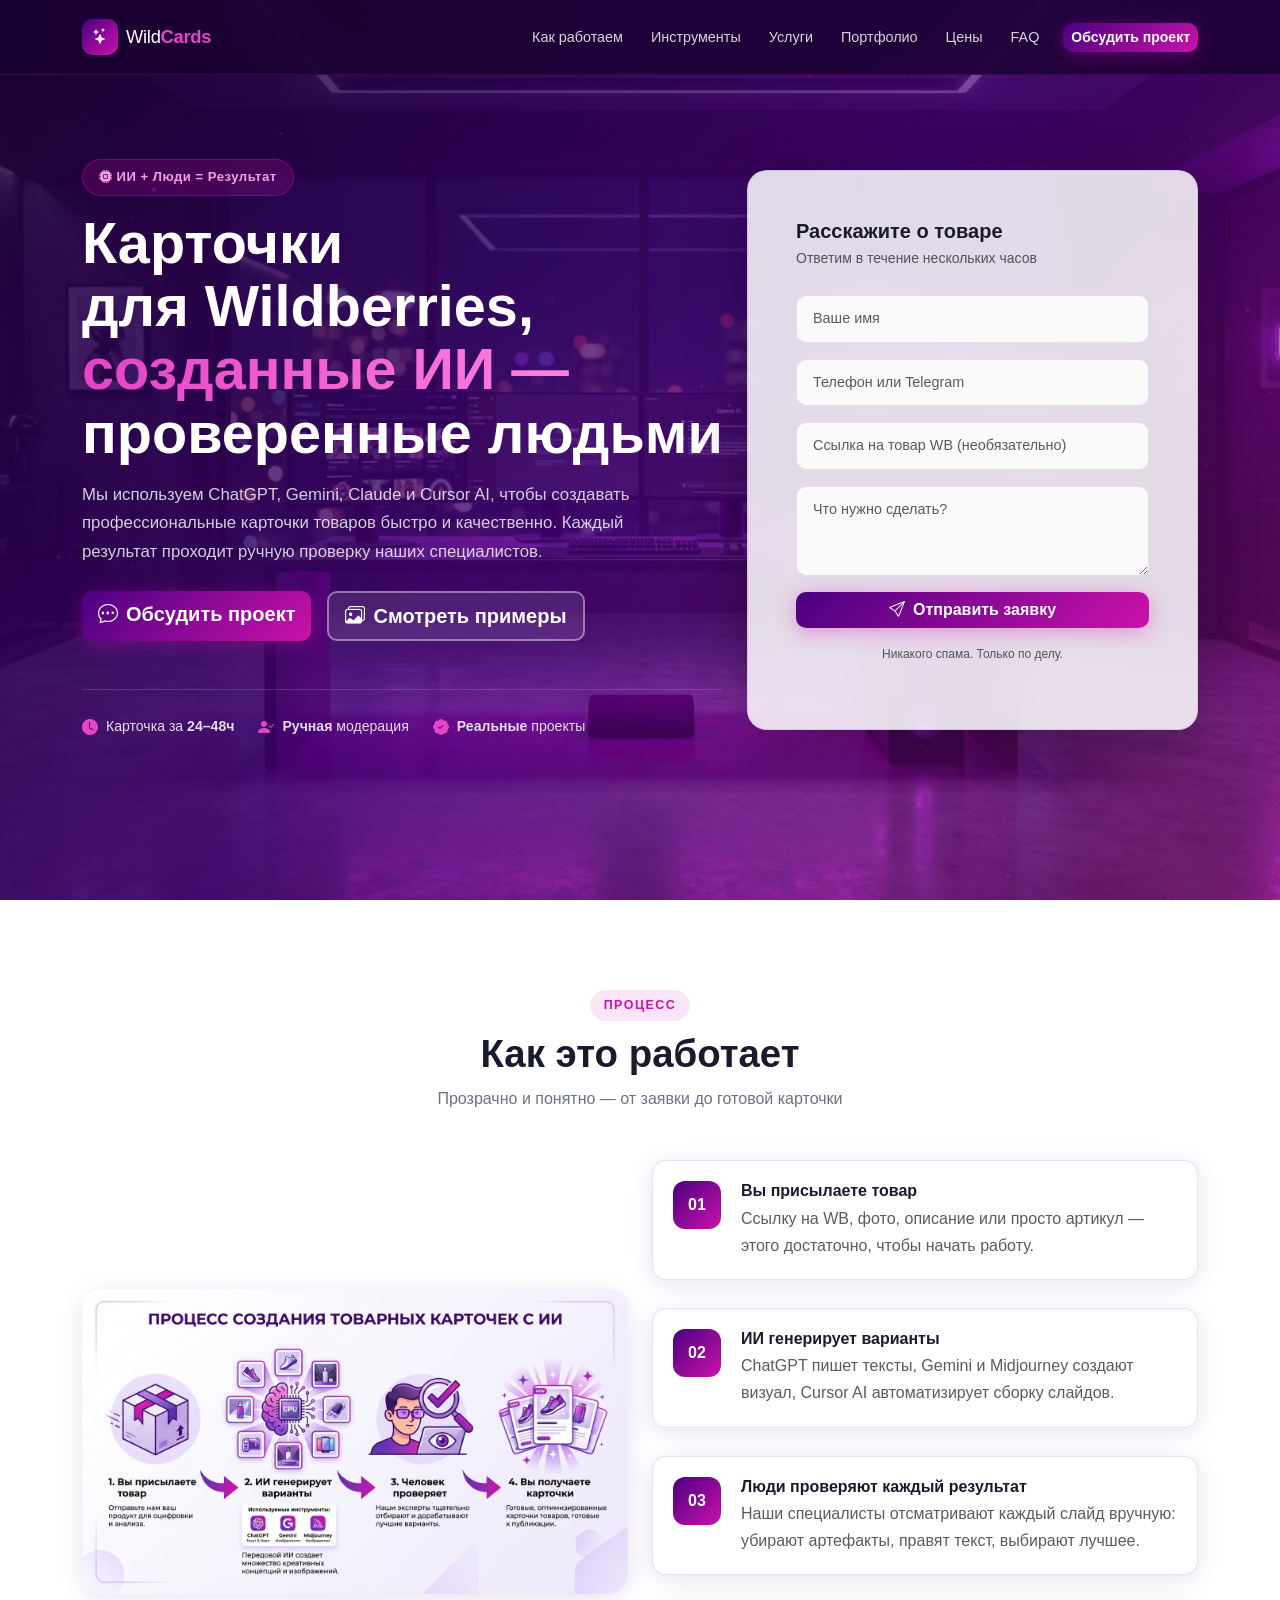
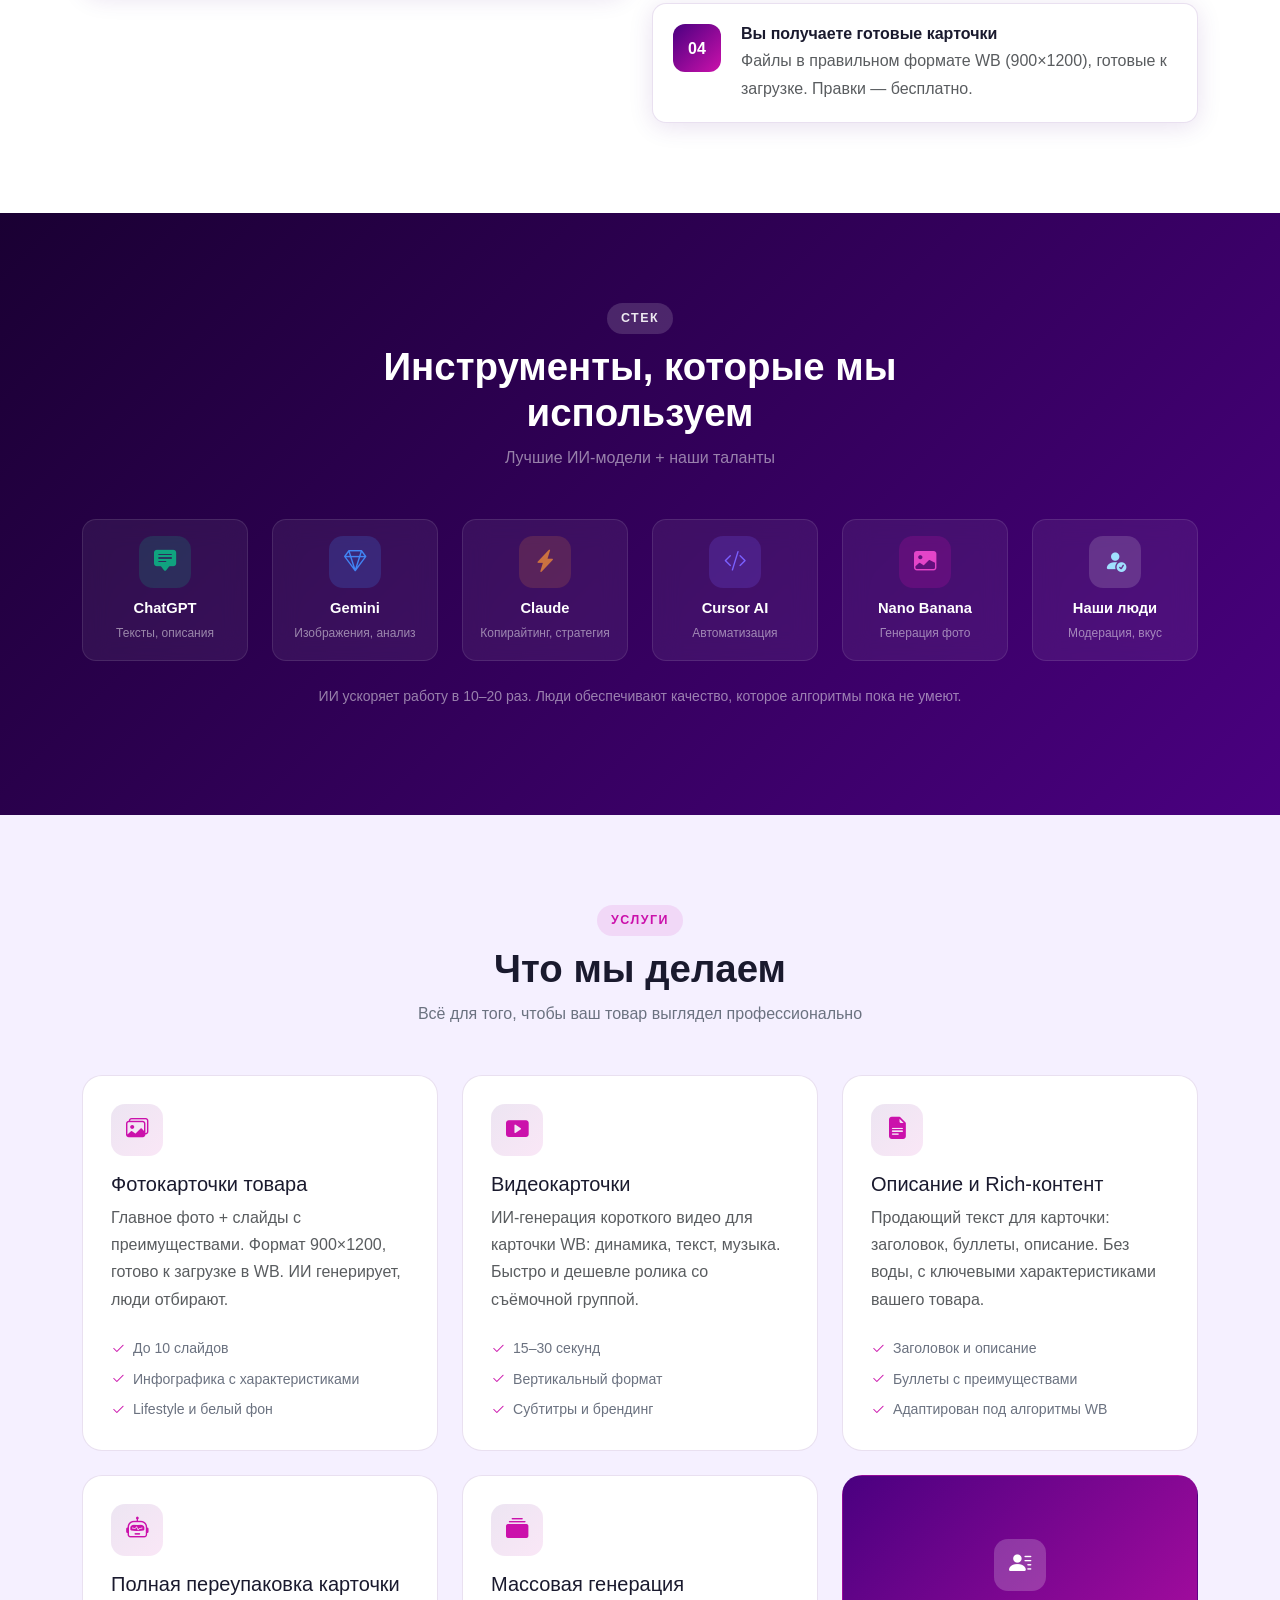
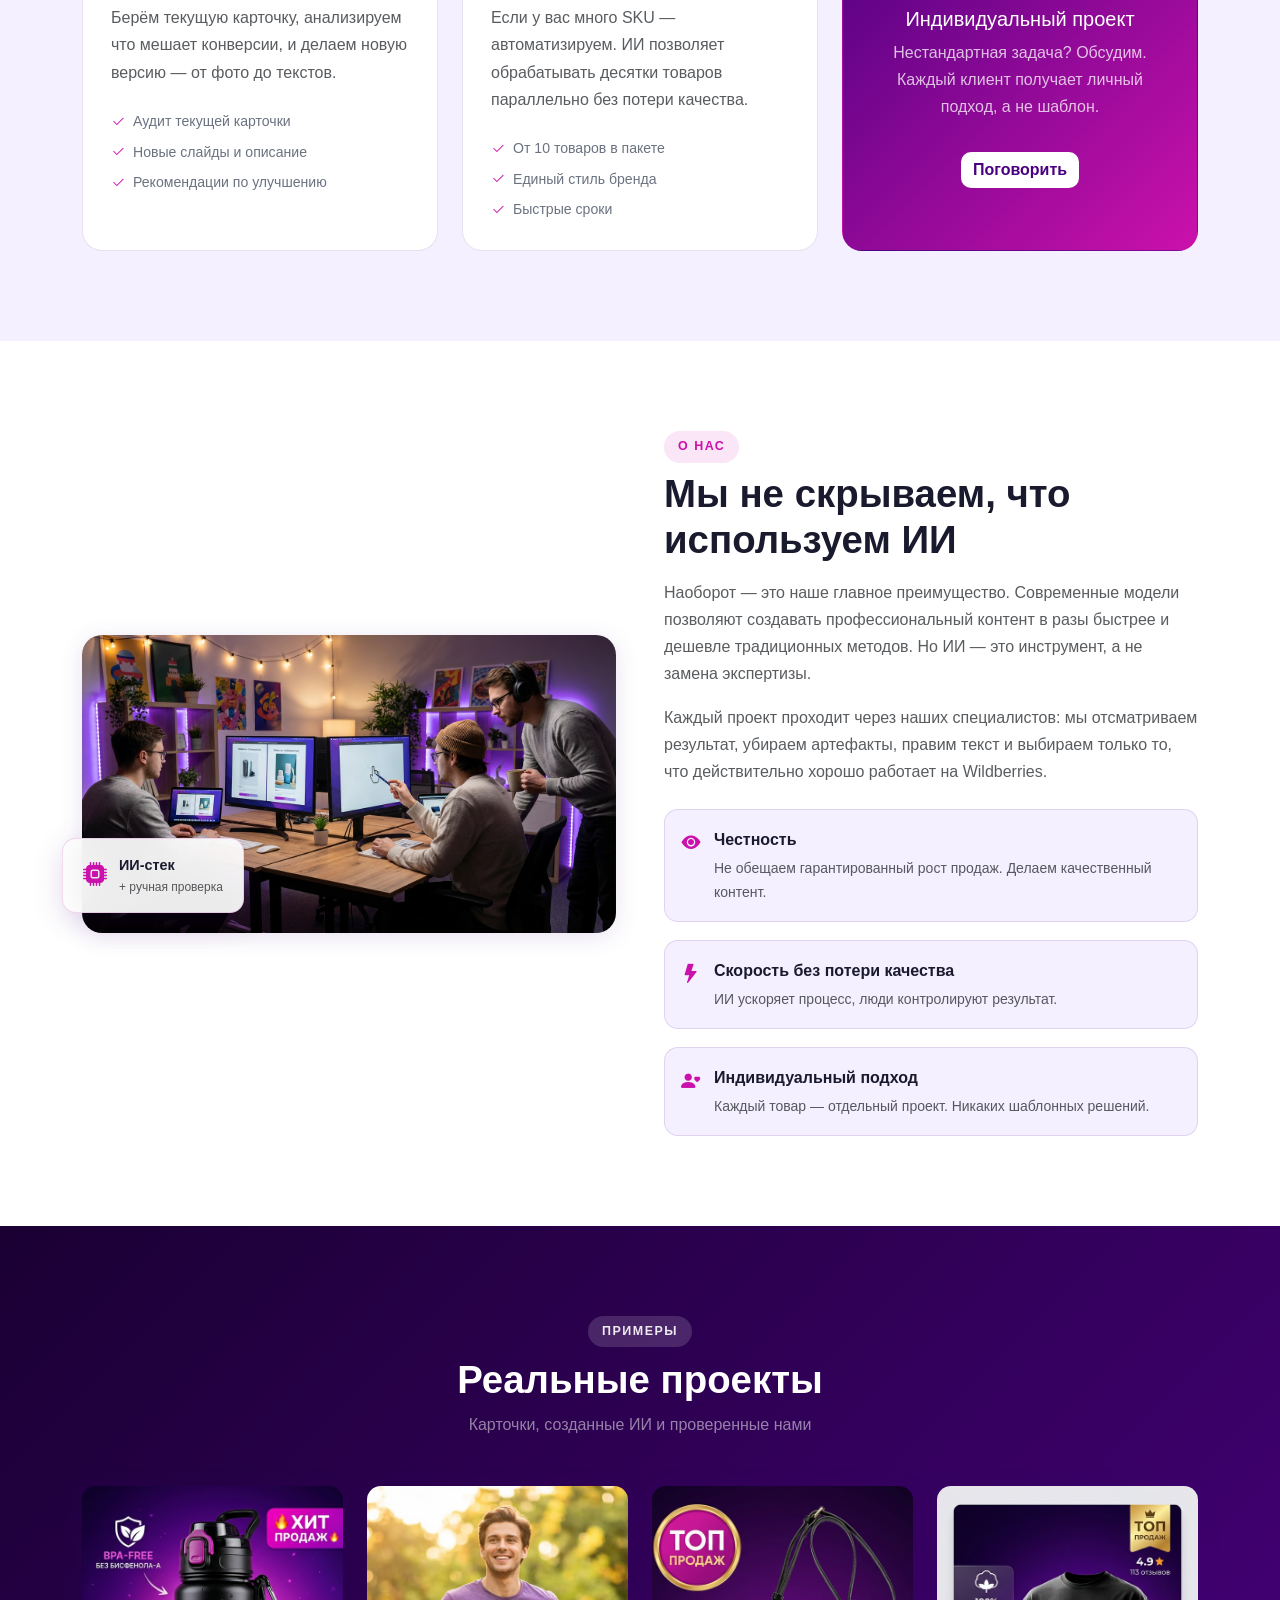
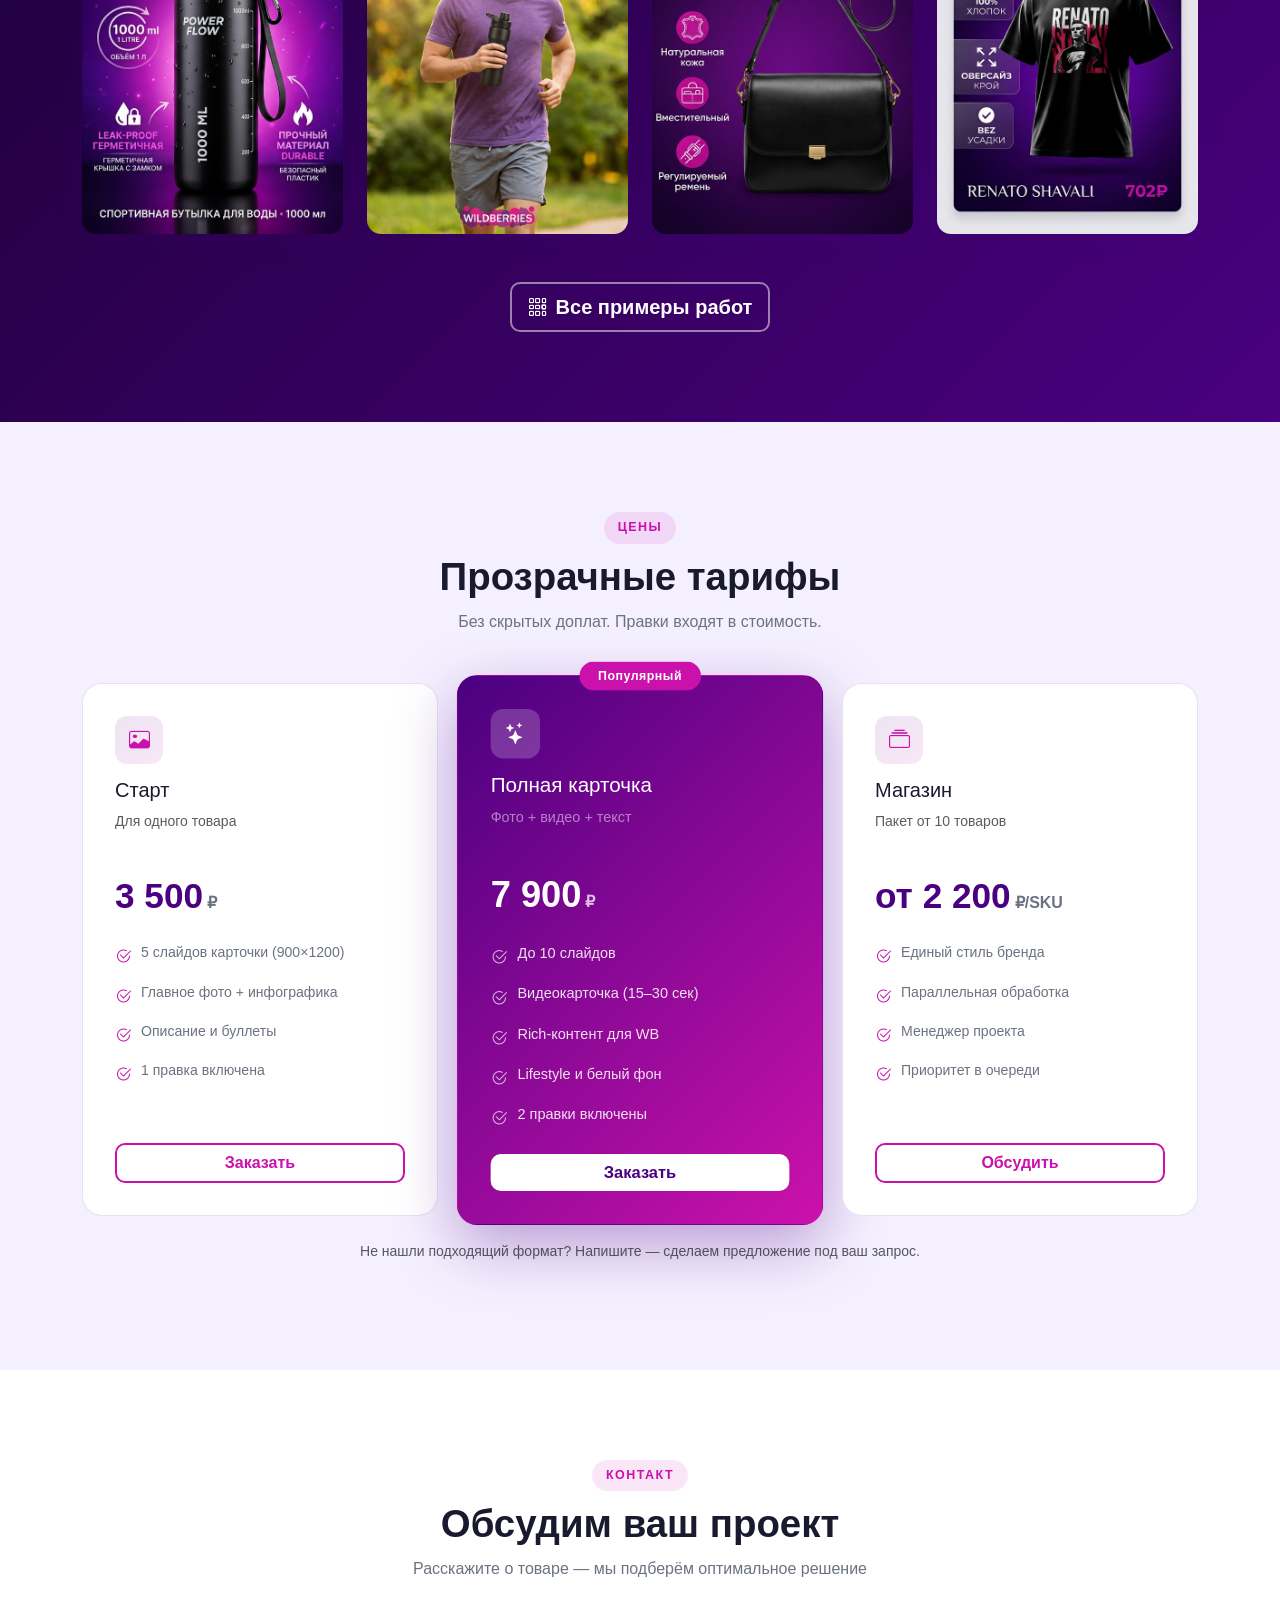
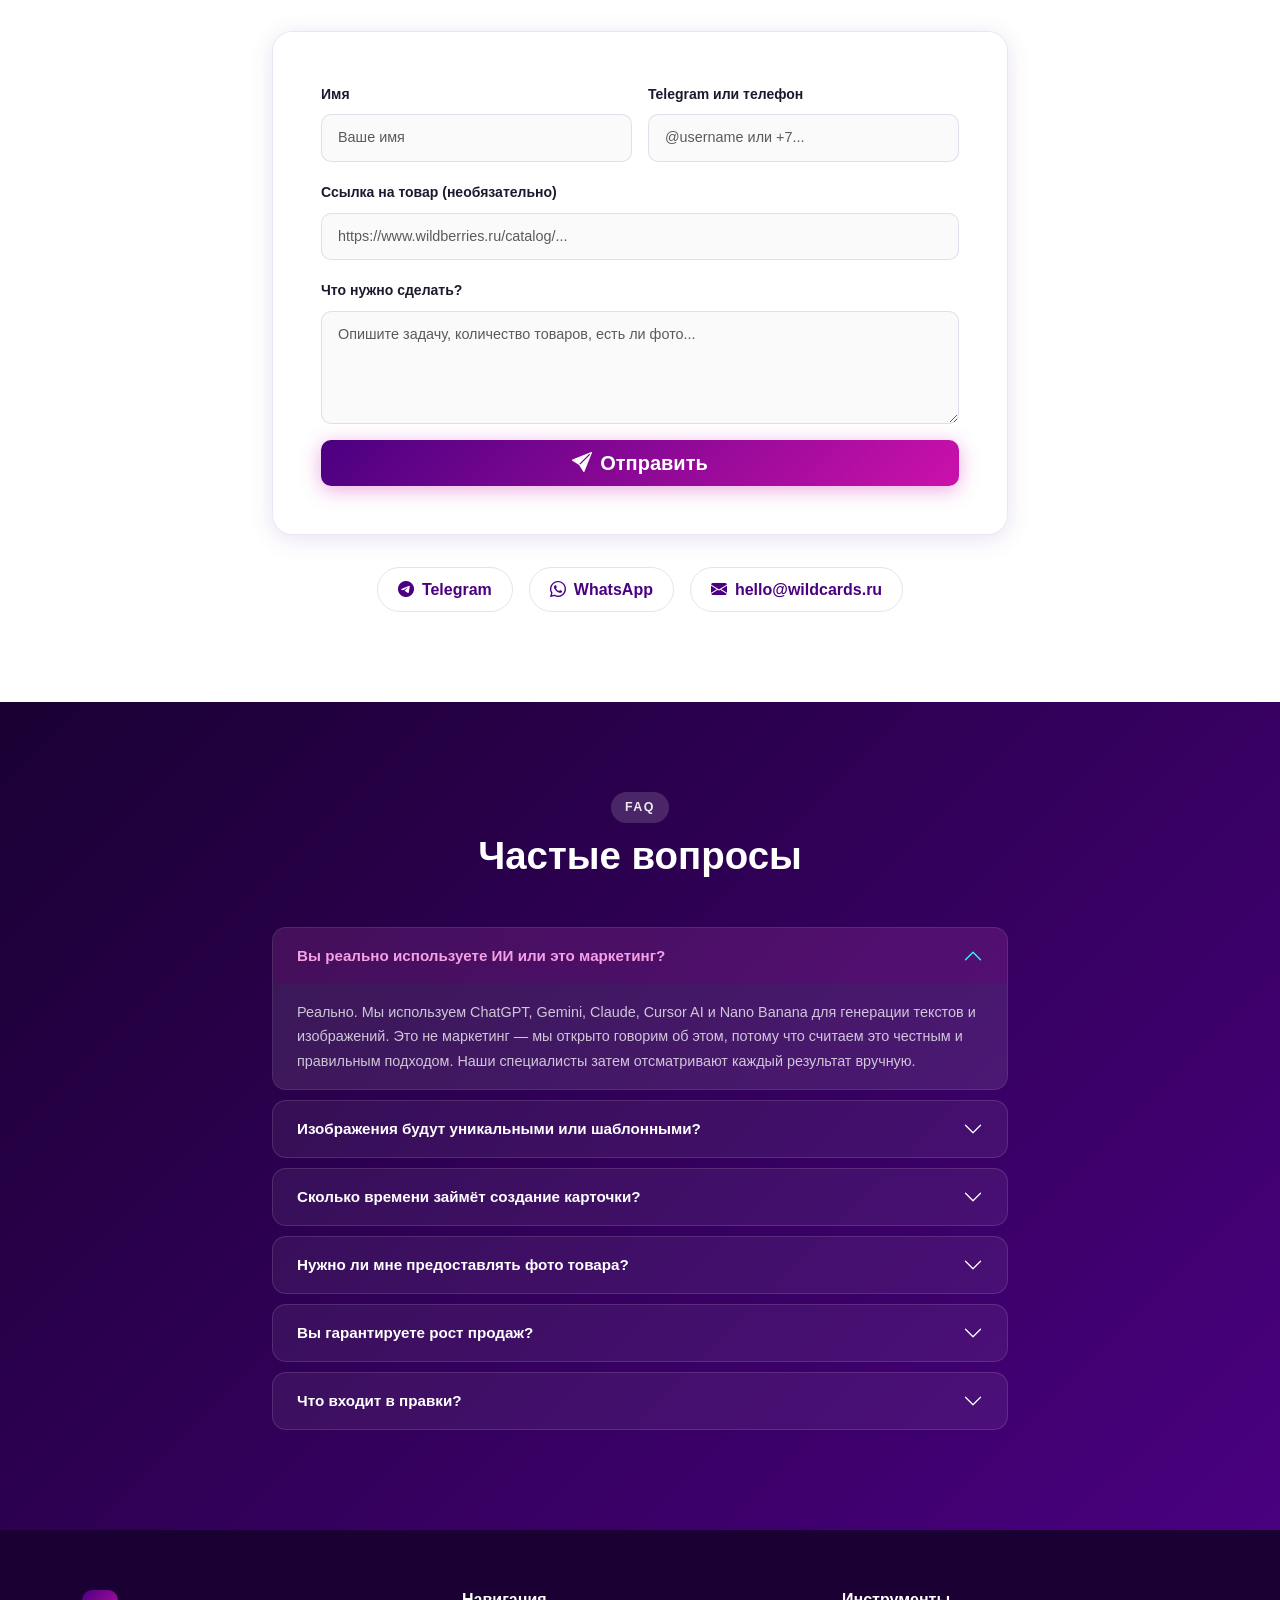
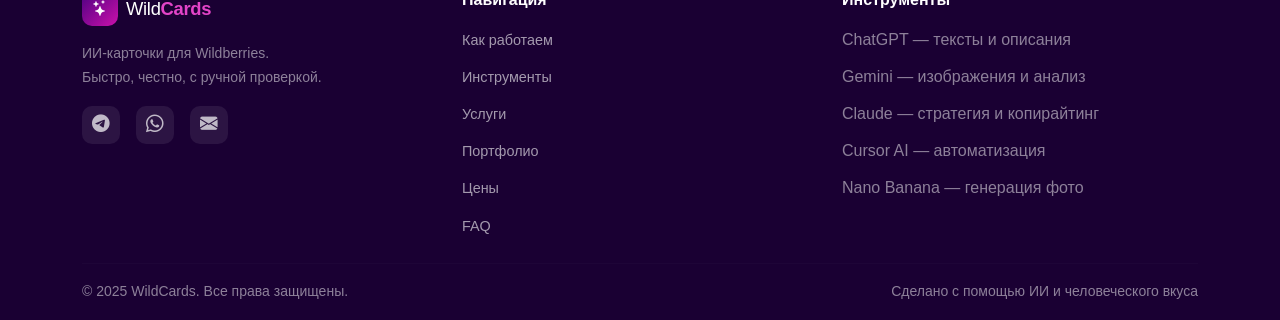
==== commit 59b5d57f: "Rework index.html: AI-focused honest concept, new tools section, process diagram, remove fake stats " ====
--- a/index.html
+++ b/index.html
@@ -3,922 +3,770 @@
 <head>
   <meta charset="UTF-8" />
   <meta name="viewport" content="width=device-width, initial-scale=1.0" />
-  <title>WB Expert — Продвижение на Wildberries</title>
-  <meta name="description" content="Профессиональное продвижение карточек товаров на Wildberries. SEO-оптимизация, дизайн, аналитика и реклама для роста ваших продаж." />
+  <title>WildCards — AI-карточки для Wildberries</title>
+  <meta name="description" content="Создаём профессиональные карточки товаров для Wildberries с помощью ИИ. Быстро, честно, с ручной модерацией каждого результата." />
 
   <!-- Bootstrap 5 -->
-  <link href="https://cdn.jsdelivr.net/npm/bootstrap@5.3.2/dist/css/bootstrap.min.css" rel="stylesheet" />
+  <link href="https://cdn.jsdelivr.net/npm/bootstrap@5.3.3/dist/css/bootstrap.min.css" rel="stylesheet" />
   <!-- Bootstrap Icons -->
   <link href="https://cdn.jsdelivr.net/npm/bootstrap-icons@1.11.3/font/bootstrap-icons.min.css" rel="stylesheet" />
   <!-- AOS -->
   <link href="https://unpkg.com/aos@2.3.4/dist/aos.css" rel="stylesheet" />
-  <!-- Google Fonts -->
-  <link href="https://fonts.googleapis.com/css2?family=Inter:wght@300;400;500;600;700;800;900&display=swap" rel="stylesheet" />
-  <!-- Custom CSS -->
+  <!-- Custom -->
   <link href="css/style.css" rel="stylesheet" />
 </head>
 <body>
 
-<!-- ===================== NAVBAR ===================== -->
-<nav class="navbar navbar-expand-lg navbar-dark wb-navbar fixed-top" id="mainNav">
+<!-- ============================================================
+     NAVBAR
+============================================================ -->
+<nav class="navbar navbar-expand-lg fixed-top" id="mainNav">
   <div class="container">
     <a class="navbar-brand d-flex align-items-center gap-2" href="#">
-      <div class="brand-icon">
-        <i class="bi bi-bag-heart-fill"></i>
-      </div>
-      <span class="brand-text">WB<span class="brand-accent">Expert</span></span>
+      <span class="brand-icon"><i class="bi bi-stars"></i></span>
+      <span class="brand-text">Wild<strong>Cards</strong></span>
     </a>
-    <button class="navbar-toggler border-0" type="button" data-bs-toggle="collapse" data-bs-target="#navbarNav">
+    <button class="navbar-toggler" type="button" data-bs-toggle="collapse" data-bs-target="#navMenu">
       <span class="navbar-toggler-icon"></span>
     </button>
-    <div class="collapse navbar-collapse" id="navbarNav">
+    <div class="collapse navbar-collapse" id="navMenu">
       <ul class="navbar-nav ms-auto align-items-lg-center gap-lg-1">
+        <li class="nav-item"><a class="nav-link" href="#how">Как работаем</a></li>
+        <li class="nav-item"><a class="nav-link" href="#tools">Инструменты</a></li>
         <li class="nav-item"><a class="nav-link" href="#services">Услуги</a></li>
-        <li class="nav-item"><a class="nav-link" href="#about">О нас</a></li>
         <li class="nav-item"><a class="nav-link" href="portfolio.html">Портфолио</a></li>
-        <li class="nav-item"><a class="nav-link" href="#cases">Кейсы</a></li>
-        <li class="nav-item"><a class="nav-link" href="#pricing">Тарифы</a></li>
-        <li class="nav-item"><a class="nav-link" href="#reviews">Отзывы</a></li>
-        <li class="nav-item ms-lg-3">
-          <a class="btn btn-wb-primary btn-sm px-4" href="#contact">Получить КП</a>
+        <li class="nav-item"><a class="nav-link" href="#pricing">Цены</a></li>
+        <li class="nav-item"><a class="nav-link" href="#faq">FAQ</a></li>
+        <li class="nav-item ms-lg-2">
+          <a class="btn btn-wb-primary btn-sm" href="#contact">Обсудить проект</a>
         </li>
       </ul>
     </div>
   </div>
 </nav>
 
-<!-- ===================== HERO ===================== -->
-<section class="hero-section" id="hero">
+<!-- ============================================================
+     HERO
+============================================================ -->
+<section class="hero-section" id="home">
+  <div class="hero-bg" style="background-image: url('img/hero-bg.jpg');"></div>
   <div class="hero-overlay"></div>
-  <div class="hero-particles" id="particles"></div>
-  <div class="container hero-container">
+
+  <div class="container hero-content position-relative">
     <div class="row align-items-center min-vh-100 py-5">
-      <!-- Left: Headline -->
-      <div class="col-lg-6 hero-content" data-aos="fade-right" data-aos-duration="900">
-        <div class="hero-badge mb-4">
-          <i class="bi bi-lightning-charge-fill me-2"></i>
-          #1 агентство по работе с Wildberries
-        </div>
+      <div class="col-lg-7" data-aos="fade-up">
+        <span class="hero-badge mb-3">
+          <i class="bi bi-cpu-fill me-1"></i>ИИ + Люди = Результат
+        </span>
         <h1 class="hero-title">
-          Увеличим ваши<br />
-          <span class="gradient-text">продажи на WB</span><br />
-          в 3–10 раз
+          Карточки для&nbsp;Wildberries,<br>
+          <span class="hero-title-accent">созданные ИИ —</span><br>
+          проверенные людьми
         </h1>
-        <p class="hero-subtitle mt-4">
-          Профессиональная оптимизация карточек товаров, SEO, дизайн инфографики и рекламные кампании. Работаем с результатом — платите за рост.
+        <p class="hero-subtitle mt-3">
+          Мы используем ChatGPT, Gemini, Claude и Cursor AI, чтобы создавать
+          профессиональные карточки товаров быстро и&nbsp;качественно.
+          Каждый результат проходит ручную проверку наших специалистов.
         </p>
-        <div class="hero-stats d-flex flex-wrap gap-4 mt-5">
-          <div class="hero-stat">
-            <span class="hero-stat-num" data-count="500">0</span><span class="hero-stat-num">+</span>
-            <span class="hero-stat-label">карточек в работе</span>
-          </div>
-          <div class="hero-stat-divider"></div>
-          <div class="hero-stat">
-            <span class="hero-stat-num" data-count="340">0</span><span class="hero-stat-num">%</span>
-            <span class="hero-stat-label">средний рост продаж</span>
-          </div>
-          <div class="hero-stat-divider"></div>
-          <div class="hero-stat">
-            <span class="hero-stat-num" data-count="5">0</span><span class="hero-stat-num"> лет</span>
-            <span class="hero-stat-label">на рынке</span>
-          </div>
-        </div>
-        <div class="d-flex flex-wrap gap-3 mt-5">
-          <a href="#contact" class="btn btn-wb-primary btn-lg px-5">
-            Получить бесплатный аудит
-            <i class="bi bi-arrow-right ms-2"></i>
+        <div class="hero-actions mt-4 d-flex flex-wrap gap-3">
+          <a href="#contact" class="btn btn-wb-primary btn-lg">
+            <i class="bi bi-chat-dots me-2"></i>Обсудить проект
           </a>
-          <a href="#cases" class="btn btn-wb-outline btn-lg px-4">
-            <i class="bi bi-play-circle me-2"></i>Смотреть кейсы
+          <a href="portfolio.html" class="btn btn-wb-ghost btn-lg">
+            <i class="bi bi-images me-2"></i>Смотреть примеры
           </a>
         </div>
-      </div>
-
-      <!-- Right: Contact Form -->
-      <div class="col-lg-5 offset-lg-1 mt-5 mt-lg-0" data-aos="fade-left" data-aos-duration="900" data-aos-delay="200">
-        <div class="hero-form-card">
-          <div class="hero-form-header">
-            <h3>Бесплатная консультация</h3>
-            <p>Разберём ваши карточки и найдём точки роста</p>
-          </div>
-          <form id="heroForm" class="hero-form" novalidate>
+        <div class="hero-trust mt-5 d-flex flex-wrap gap-4">
+          <div class="hero-trust-item">
+            <i class="bi bi-clock-fill"></i>
+            <span>Карточка за&nbsp;<strong>24–48ч</strong></span>
+          </div>
+          <div class="hero-trust-item">
+            <i class="bi bi-person-check-fill"></i>
+            <span><strong>Ручная</strong>&nbsp;модерация</span>
+          </div>
+          <div class="hero-trust-item">
+            <i class="bi bi-patch-check-fill"></i>
+            <span><strong>Реальные</strong>&nbsp;проекты</span>
+          </div>
+        </div>
+      </div>
+
+      <div class="col-lg-5 mt-5 mt-lg-0" data-aos="fade-left" data-aos-delay="200">
+        <div class="hero-form-card glass-card p-4 p-lg-5">
+          <h5 class="mb-1 fw-bold">Расскажите о товаре</h5>
+          <p class="text-muted small mb-4">Ответим в течение нескольких часов</p>
+          <form id="heroForm" novalidate>
             <div class="mb-3">
-              <label class="form-label">Ваше имя</label>
-              <input type="text" class="form-control wb-input" placeholder="Александр" required />
+              <input type="text" class="form-control wb-input" placeholder="Ваше имя" required />
             </div>
             <div class="mb-3">
-              <label class="form-label">Телефон / Telegram</label>
-              <input type="text" class="form-control wb-input" placeholder="+7 (999) 000-00-00" required />
+              <input type="tel" class="form-control wb-input" placeholder="Телефон или Telegram" required />
             </div>
             <div class="mb-3">
-              <label class="form-label">Ссылка на магазин WB</label>
-              <input type="url" class="form-control wb-input" placeholder="https://wildberries.ru/seller/..." />
-            </div>
-            <div class="mb-4">
-              <label class="form-label">Текущая выручка в месяц</label>
-              <select class="form-select wb-input">
-                <option value="">Выберите диапазон</option>
-                <option>До 100 000 ₽</option>
-                <option>100 000 – 500 000 ₽</option>
-                <option>500 000 – 2 000 000 ₽</option>
-                <option>Более 2 000 000 ₽</option>
-              </select>
-            </div>
-            <button type="submit" class="btn btn-wb-primary w-100 btn-lg">
-              <i class="bi bi-send me-2"></i>Получить аудит бесплатно
+              <input type="url" class="form-control wb-input" placeholder="Ссылка на товар WB (необязательно)" />
+            </div>
+            <div class="mb-3">
+              <textarea class="form-control wb-input" rows="3" placeholder="Что нужно сделать?"></textarea>
+            </div>
+            <button type="submit" class="btn btn-wb-primary w-100">
+              <i class="bi bi-send me-2"></i>Отправить заявку
             </button>
-            <p class="form-disclaimer mt-3 text-center">
-              <i class="bi bi-shield-check me-1"></i>
-              Нажимая кнопку, вы соглашаетесь с политикой конфиденциальности
+            <p class="text-center text-muted mt-3" style="font-size:0.75rem;">
+              Никакого спама. Только по делу.
             </p>
           </form>
         </div>
       </div>
     </div>
   </div>
-  <!-- Scroll indicator -->
-  <div class="scroll-indicator">
-    <div class="scroll-dot"></div>
-  </div>
-</section>
-
-<!-- ===================== TRUST BAR ===================== -->
-<section class="trust-bar py-4">
-  <div class="container">
-    <div class="row align-items-center text-center g-4">
-      <div class="col-6 col-md-3">
-        <div class="trust-item">
-          <i class="bi bi-award-fill"></i>
-          <span>Топ-10 агентств WB 2024</span>
-        </div>
-      </div>
-      <div class="col-6 col-md-3">
-        <div class="trust-item">
-          <i class="bi bi-star-fill"></i>
-          <span>4.9 рейтинг на Яндекс</span>
-        </div>
-      </div>
-      <div class="col-6 col-md-3">
-        <div class="trust-item">
-          <i class="bi bi-people-fill"></i>
-          <span>200+ довольных клиентов</span>
-        </div>
-      </div>
-      <div class="col-6 col-md-3">
-        <div class="trust-item">
-          <i class="bi bi-graph-up-arrow"></i>
-          <span>Гарантия результата 30 дней</span>
-        </div>
-      </div>
-    </div>
-  </div>
-</section>
-
-<!-- ===================== SERVICES ===================== -->
-<section class="section-padding bg-light-wb" id="services">
+</section>
+
+<!-- ============================================================
+     HOW WE WORK (процесс)
+============================================================ -->
+<section class="section-base bg-white" id="how">
   <div class="container">
     <div class="section-header text-center mb-5" data-aos="fade-up">
-      <span class="section-tag">Что мы делаем</span>
-      <h2 class="section-title">Полный цикл работы<br />с вашими карточками</h2>
-      <p class="section-subtitle">От аудита до топ-позиций — берём на себя всё</p>
-    </div>
+      <span class="section-tag">Процесс</span>
+      <h2 class="section-title">Как это работает</h2>
+      <p class="section-sub">Прозрачно и понятно — от заявки до готовой карточки</p>
+    </div>
+
+    <div class="row g-4 align-items-center">
+      <div class="col-lg-6" data-aos="fade-right">
+        <img src="img/process-diagram.jpg" alt="Процесс создания карточек" class="img-fluid rounded-xl shadow-wb" />
+      </div>
+      <div class="col-lg-6" data-aos="fade-left" data-aos-delay="100">
+        <div class="how-steps">
+
+          <div class="how-step">
+            <div class="how-step-num">01</div>
+            <div>
+              <h5>Вы присылаете товар</h5>
+              <p class="text-muted mb-0">Ссылку на WB, фото, описание или просто артикул — этого достаточно, чтобы начать работу.</p>
+            </div>
+          </div>
+
+          <div class="how-step">
+            <div class="how-step-num">02</div>
+            <div>
+              <h5>ИИ генерирует варианты</h5>
+              <p class="text-muted mb-0">ChatGPT пишет тексты, Gemini и Midjourney создают визуал, Cursor AI автоматизирует сборку слайдов.</p>
+            </div>
+          </div>
+
+          <div class="how-step">
+            <div class="how-step-num">03</div>
+            <div>
+              <h5>Люди проверяют каждый результат</h5>
+              <p class="text-muted mb-0">Наши специалисты отсматривают каждый слайд вручную: убирают артефакты, правят текст, выбирают лучшее.</p>
+            </div>
+          </div>
+
+          <div class="how-step">
+            <div class="how-step-num">04</div>
+            <div>
+              <h5>Вы получаете готовые карточки</h5>
+              <p class="text-muted mb-0">Файлы в правильном формате WB (900×1200), готовые к загрузке. Правки — бесплатно.</p>
+            </div>
+          </div>
+
+        </div>
+      </div>
+    </div>
+  </div>
+</section>
+
+<!-- ============================================================
+     TOOLS (инструменты)
+============================================================ -->
+<section class="section-base section-dark" id="tools">
+  <div class="container">
+    <div class="section-header text-center mb-5" data-aos="fade-up">
+      <span class="section-tag section-tag--light">Стек</span>
+      <h2 class="section-title text-white">Инструменты, которые мы используем</h2>
+      <p class="section-sub text-white-50">Лучшие ИИ-модели + наши таланты</p>
+    </div>
+
+    <div class="row g-4 justify-content-center">
+
+      <div class="col-6 col-md-4 col-lg-2" data-aos="zoom-in" data-aos-delay="0">
+        <div class="tool-card glass-card-dark text-center p-3">
+          <div class="tool-icon tool-icon--gpt">
+            <i class="bi bi-chat-square-text-fill"></i>
+          </div>
+          <div class="tool-name mt-2">ChatGPT</div>
+          <div class="tool-use text-white-50">Тексты, описания</div>
+        </div>
+      </div>
+
+      <div class="col-6 col-md-4 col-lg-2" data-aos="zoom-in" data-aos-delay="80">
+        <div class="tool-card glass-card-dark text-center p-3">
+          <div class="tool-icon tool-icon--gemini">
+            <i class="bi bi-gem"></i>
+          </div>
+          <div class="tool-name mt-2">Gemini</div>
+          <div class="tool-use text-white-50">Изображения, анализ</div>
+        </div>
+      </div>
+
+      <div class="col-6 col-md-4 col-lg-2" data-aos="zoom-in" data-aos-delay="160">
+        <div class="tool-card glass-card-dark text-center p-3">
+          <div class="tool-icon tool-icon--claude">
+            <i class="bi bi-lightning-charge-fill"></i>
+          </div>
+          <div class="tool-name mt-2">Claude</div>
+          <div class="tool-use text-white-50">Копирайтинг, стратегия</div>
+        </div>
+      </div>
+
+      <div class="col-6 col-md-4 col-lg-2" data-aos="zoom-in" data-aos-delay="240">
+        <div class="tool-card glass-card-dark text-center p-3">
+          <div class="tool-icon tool-icon--cursor">
+            <i class="bi bi-code-slash"></i>
+          </div>
+          <div class="tool-name mt-2">Cursor AI</div>
+          <div class="tool-use text-white-50">Автоматизация</div>
+        </div>
+      </div>
+
+      <div class="col-6 col-md-4 col-lg-2" data-aos="zoom-in" data-aos-delay="320">
+        <div class="tool-card glass-card-dark text-center p-3">
+          <div class="tool-icon tool-icon--nano">
+            <i class="bi bi-image-fill"></i>
+          </div>
+          <div class="tool-name mt-2">Nano Banana</div>
+          <div class="tool-use text-white-50">Генерация фото</div>
+        </div>
+      </div>
+
+      <div class="col-6 col-md-4 col-lg-2" data-aos="zoom-in" data-aos-delay="400">
+        <div class="tool-card glass-card-dark text-center p-3">
+          <div class="tool-icon tool-icon--human">
+            <i class="bi bi-person-fill-check"></i>
+          </div>
+          <div class="tool-name mt-2">Наши люди</div>
+          <div class="tool-use text-white-50">Модерация, вкус</div>
+        </div>
+      </div>
+
+    </div>
+
+    <p class="text-center text-white-50 mt-4 small" data-aos="fade-up" data-aos-delay="200">
+      ИИ ускоряет работу в 10–20 раз. Люди обеспечивают качество, которое алгоритмы пока не умеют.
+    </p>
+  </div>
+</section>
+
+<!-- ============================================================
+     SERVICES
+============================================================ -->
+<section class="section-base bg-accent" id="services">
+  <div class="container">
+    <div class="section-header text-center mb-5" data-aos="fade-up">
+      <span class="section-tag">Услуги</span>
+      <h2 class="section-title">Что мы делаем</h2>
+      <p class="section-sub">Всё для того, чтобы ваш товар выглядел профессионально</p>
+    </div>
+
     <div class="row g-4">
+
       <div class="col-md-6 col-lg-4" data-aos="fade-up" data-aos-delay="0">
-        <div class="service-card">
-          <div class="service-icon-wrap">
-            <i class="bi bi-search service-icon"></i>
-          </div>
-          <h4>SEO-оптимизация</h4>
-          <p>Вывод в топ по ключевым запросам. Семантическое ядро, оптимизация заголовков и описаний для максимальной видимости.</p>
-          <ul class="service-list">
-            <li><i class="bi bi-check2"></i> Анализ конкурентов</li>
-            <li><i class="bi bi-check2"></i> Кластеризация запросов</li>
-            <li><i class="bi bi-check2"></i> Отчёт по позициям</li>
+        <div class="service-card h-100">
+          <div class="service-icon"><i class="bi bi-images"></i></div>
+          <h5>Фотокарточки товара</h5>
+          <p class="text-muted">Главное фото + слайды с преимуществами. Формат 900×1200, готово к загрузке в WB. ИИ генерирует, люди отбирают.</p>
+          <ul class="service-list mt-2">
+            <li><i class="bi bi-check2"></i> До 10 слайдов</li>
+            <li><i class="bi bi-check2"></i> Инфографика с характеристиками</li>
+            <li><i class="bi bi-check2"></i> Lifestyle и белый фон</li>
           </ul>
-          <a href="#contact" class="service-link">Подробнее <i class="bi bi-arrow-right"></i></a>
-        </div>
-      </div>
+        </div>
+      </div>
+
       <div class="col-md-6 col-lg-4" data-aos="fade-up" data-aos-delay="100">
-        <div class="service-card service-card--featured">
-          <div class="service-badge">Популярно</div>
-          <div class="service-icon-wrap">
-            <i class="bi bi-image service-icon"></i>
-          </div>
-          <h4>Дизайн инфографики</h4>
-          <p>Продающие слайды и инфографика, которые объясняют ценность продукта и повышают конверсию в корзину.</p>
-          <ul class="service-list">
-            <li><i class="bi bi-check2"></i> До 8 слайдов в карточке</li>
-            <li><i class="bi bi-check2"></i> Rich-контент</li>
-            <li><i class="bi bi-check2"></i> A/B тестирование</li>
+        <div class="service-card h-100">
+          <div class="service-icon"><i class="bi bi-play-btn-fill"></i></div>
+          <h5>Видеокарточки</h5>
+          <p class="text-muted">ИИ-генерация короткого видео для карточки WB: динамика, текст, музыка. Быстро и дешевле ролика со съёмочной группой.</p>
+          <ul class="service-list mt-2">
+            <li><i class="bi bi-check2"></i> 15–30 секунд</li>
+            <li><i class="bi bi-check2"></i> Вертикальный формат</li>
+            <li><i class="bi bi-check2"></i> Субтитры и брендинг</li>
           </ul>
-          <a href="#contact" class="service-link">Подробнее <i class="bi bi-arrow-right"></i></a>
-        </div>
-      </div>
+        </div>
+      </div>
+
       <div class="col-md-6 col-lg-4" data-aos="fade-up" data-aos-delay="200">
-        <div class="service-card">
-          <div class="service-icon-wrap">
-            <i class="bi bi-camera service-icon"></i>
-          </div>
-          <h4>Предметная съёмка</h4>
-          <p>Профессиональные фото и видео товаров в студии. Лайфстайл, 360°, видеобэкграунды для карточек.</p>
-          <ul class="service-list">
-            <li><i class="bi bi-check2"></i> Выезд или доставка</li>
-            <li><i class="bi bi-check2"></i> Ретушь включена</li>
-            <li><i class="bi bi-check2"></i> Видео до 30 сек</li>
+        <div class="service-card h-100">
+          <div class="service-icon"><i class="bi bi-file-earmark-text-fill"></i></div>
+          <h5>Описание и Rich-контент</h5>
+          <p class="text-muted">Продающий текст для карточки: заголовок, буллеты, описание. Без воды, с ключевыми характеристиками вашего товара.</p>
+          <ul class="service-list mt-2">
+            <li><i class="bi bi-check2"></i> Заголовок и описание</li>
+            <li><i class="bi bi-check2"></i> Буллеты с преимуществами</li>
+            <li><i class="bi bi-check2"></i> Адаптирован под алгоритмы WB</li>
           </ul>
-          <a href="#contact" class="service-link">Подробнее <i class="bi bi-arrow-right"></i></a>
-        </div>
-      </div>
+        </div>
+      </div>
+
       <div class="col-md-6 col-lg-4" data-aos="fade-up" data-aos-delay="0">
-        <div class="service-card">
-          <div class="service-icon-wrap">
-            <i class="bi bi-bar-chart-line service-icon"></i>
-          </div>
-          <h4>Аналитика и отчёты</h4>
-          <p>Детальный мониторинг продаж, позиций, CTR и конверсий. Еженедельные отчёты и рекомендации.</p>
-          <ul class="service-list">
-            <li><i class="bi bi-check2"></i> MPStats / Moneyplace</li>
-            <li><i class="bi bi-check2"></i> Дашборды онлайн</li>
-            <li><i class="bi bi-check2"></i> Прогноз продаж</li>
+        <div class="service-card h-100">
+          <div class="service-icon"><i class="bi bi-robot"></i></div>
+          <h5>Полная переупаковка карточки</h5>
+          <p class="text-muted">Берём текущую карточку, анализируем что мешает конверсии, и делаем новую версию — от фото до текстов.</p>
+          <ul class="service-list mt-2">
+            <li><i class="bi bi-check2"></i> Аудит текущей карточки</li>
+            <li><i class="bi bi-check2"></i> Новые слайды и описание</li>
+            <li><i class="bi bi-check2"></i> Рекомендации по улучшению</li>
           </ul>
-          <a href="#contact" class="service-link">Подробнее <i class="bi bi-arrow-right"></i></a>
-        </div>
-      </div>
+        </div>
+      </div>
+
       <div class="col-md-6 col-lg-4" data-aos="fade-up" data-aos-delay="100">
-        <div class="service-card">
-          <div class="service-icon-wrap">
-            <i class="bi bi-megaphone service-icon"></i>
-          </div>
-          <h4>Реклама WB Ads</h4>
-          <p>Настройка и ведение рекламных кампаний внутри маркетплейса. Снижаем ДРР и увеличиваем охват.</p>
-          <ul class="service-list">
-            <li><i class="bi bi-check2"></i> Авто и ручные ставки</li>
-            <li><i class="bi bi-check2"></i> Аудит бесплатно</li>
-            <li><i class="bi bi-check2"></i> ДРР от 8%</li>
+        <div class="service-card h-100">
+          <div class="service-icon"><i class="bi bi-collection-fill"></i></div>
+          <h5>Массовая генерация</h5>
+          <p class="text-muted">Если у вас много SKU — автоматизируем. ИИ позволяет обрабатывать десятки товаров параллельно без потери качества.</p>
+          <ul class="service-list mt-2">
+            <li><i class="bi bi-check2"></i> От 10 товаров в пакете</li>
+            <li><i class="bi bi-check2"></i> Единый стиль бренда</li>
+            <li><i class="bi bi-check2"></i> Быстрые сроки</li>
           </ul>
-          <a href="#contact" class="service-link">Подробнее <i class="bi bi-arrow-right"></i></a>
-        </div>
-      </div>
+        </div>
+      </div>
+
       <div class="col-md-6 col-lg-4" data-aos="fade-up" data-aos-delay="200">
-        <div class="service-card">
-          <div class="service-icon-wrap">
-            <i class="bi bi-gear service-icon"></i>
-          </div>
-          <h4>Полное управление</h4>
-          <p>Отдайте магазин под ключ. Закупки, логистика, остатки, реклама — всё ведём мы. Вы только получаете прибыль.</p>
-          <ul class="service-list">
-            <li><i class="bi bi-check2"></i> Менеджер 24/7</li>
-            <li><i class="bi bi-check2"></i> Управление FBO/FBS</li>
-            <li><i class="bi bi-check2"></i> Юридическое сопровождение</li>
-          </ul>
-          <a href="#contact" class="service-link">Подробнее <i class="bi bi-arrow-right"></i></a>
-        </div>
-      </div>
-    </div>
-  </div>
-</section>
-
-<!-- ===================== ABOUT ===================== -->
-<section class="section-padding" id="about">
+        <div class="service-card service-card--cta h-100 d-flex flex-column justify-content-center align-items-center text-center">
+          <div class="service-icon service-icon--light"><i class="bi bi-person-lines-fill"></i></div>
+          <h5 class="text-white">Индивидуальный проект</h5>
+          <p class="text-white-75">Нестандартная задача? Обсудим. Каждый клиент получает личный подход, а не шаблон.</p>
+          <a href="#contact" class="btn btn-white mt-3">Поговорить</a>
+        </div>
+      </div>
+
+    </div>
+  </div>
+</section>
+
+<!-- ============================================================
+     ABOUT
+============================================================ -->
+<section class="section-base bg-white" id="about">
   <div class="container">
     <div class="row align-items-center g-5">
       <div class="col-lg-6" data-aos="fade-right">
-        <span class="section-tag">О компании</span>
-        <h2 class="section-title mt-2">Мы помогаем продавцам<br />выигрывать на WB</h2>
-        <p class="mt-4 text-muted-custom">
-          С 2019 года мы специализируемся исключительно на Wildberries. За это время прокачали более 200 магазинов и вывели сотни карточек в топ-5 своих категорий.
+        <div class="about-img-wrap">
+          <img src="img/team.jpg" alt="Команда WildCards" class="img-fluid rounded-xl shadow-wb" />
+          <div class="about-img-badge glass-card">
+            <i class="bi bi-cpu-fill text-wb-accent fs-4"></i>
+            <div>
+              <div class="fw-bold" style="font-size:0.9rem;">ИИ-стек</div>
+              <div class="text-muted" style="font-size:0.75rem;">+ ручная проверка</div>
+            </div>
+          </div>
+        </div>
+      </div>
+      <div class="col-lg-6" data-aos="fade-left" data-aos-delay="100">
+        <span class="section-tag">О нас</span>
+        <h2 class="section-title mt-2">Мы не скрываем, что используем ИИ</h2>
+        <p class="text-muted mt-3">
+          Наоборот — это наше главное преимущество. Современные модели позволяют
+          создавать профессиональный контент в разы быстрее и дешевле традиционных
+          методов. Но ИИ — это инструмент, а не замена экспертизы.
         </p>
-        <p class="text-muted-custom">
-          Наша команда — бывшие байеры WB, дизайнеры с опытом в eCommerce, и аналитики данных. Мы знаем алгоритм платформы изнутри.
+        <p class="text-muted">
+          Каждый проект проходит через наших специалистов: мы отсматриваем результат,
+          убираем артефакты, правим текст и выбираем только то, что действительно
+          хорошо работает на Wildberries.
         </p>
-        <div class="row g-4 mt-2">
-          <div class="col-6">
-            <div class="about-stat-card" data-aos="zoom-in" data-aos-delay="100">
-              <span class="about-stat-num counter" data-count="200">0</span><span class="about-stat-num">+</span>
-              <span class="about-stat-label">клиентов</span>
-            </div>
-          </div>
-          <div class="col-6">
-            <div class="about-stat-card" data-aos="zoom-in" data-aos-delay="200">
-              <span class="about-stat-num counter" data-count="1500">0</span><span class="about-stat-num">+</span>
-              <span class="about-stat-label">карточек оптимизировано</span>
-            </div>
-          </div>
-          <div class="col-6">
-            <div class="about-stat-card" data-aos="zoom-in" data-aos-delay="300">
-              <span class="about-stat-num counter" data-count="5">0</span><span class="about-stat-num"> лет</span>
-              <span class="about-stat-label">на рынке</span>
-            </div>
-          </div>
-          <div class="col-6">
-            <div class="about-stat-card" data-aos="zoom-in" data-aos-delay="400">
-              <span class="about-stat-num counter" data-count="98">0</span><span class="about-stat-num">%</span>
-              <span class="about-stat-label">клиентов довольны</span>
-            </div>
-          </div>
-        </div>
-      </div>
-      <div class="col-lg-6" data-aos="fade-left" data-aos-delay="200">
-        <div class="about-image-wrap">
-          <img src="img/team.jpg" alt="Команда WB Expert" class="img-fluid rounded-4 shadow-wb" />
-          <div class="about-float-badge">
-            <i class="bi bi-trophy-fill"></i>
+
+        <div class="about-values mt-4">
+          <div class="about-value-item">
+            <i class="bi bi-eye-fill text-wb-accent"></i>
             <div>
-              <strong>Топ-10</strong>
-              <span>агентств WB 2024</span>
-            </div>
-          </div>
-        </div>
-      </div>
-    </div>
-  </div>
-</section>
-
-<!-- ===================== PORTFOLIO ===================== -->
-<section class="section-padding bg-dark-wb" id="portfolio">
+              <strong>Честность</strong>
+              <p class="mb-0 text-muted small">Не обещаем гарантированный рост продаж. Делаем качественный контент.</p>
+            </div>
+          </div>
+          <div class="about-value-item">
+            <i class="bi bi-lightning-fill text-wb-accent"></i>
+            <div>
+              <strong>Скорость без потери качества</strong>
+              <p class="mb-0 text-muted small">ИИ ускоряет процесс, люди контролируют результат.</p>
+            </div>
+          </div>
+          <div class="about-value-item">
+            <i class="bi bi-person-heart text-wb-accent"></i>
+            <div>
+              <strong>Индивидуальный подход</strong>
+              <p class="mb-0 text-muted small">Каждый товар — отдельный проект. Никаких шаблонных решений.</p>
+            </div>
+          </div>
+        </div>
+      </div>
+    </div>
+  </div>
+</section>
+
+<!-- ============================================================
+     PORTFOLIO PREVIEW
+============================================================ -->
+<section class="section-base section-dark" id="portfolio">
   <div class="container">
     <div class="section-header text-center mb-5" data-aos="fade-up">
-      <span class="section-tag section-tag--light">Наши работы</span>
-      <h2 class="section-title text-white">Портфолио: до и после</h2>
-      <p class="section-subtitle text-white-50">Посмотрите, как мы трансформируем карточки и поднимаем продажи</p>
-    </div>
-
-    <div id="portfolioCarousel" class="carousel slide" data-bs-ride="carousel" data-aos="fade-up" data-aos-delay="200">
-      <div class="carousel-inner">
-        <div class="carousel-item active">
-          <div class="portfolio-slide">
-            <div class="row align-items-center g-4">
-              <div class="col-lg-8">
-                <div class="portfolio-image-wrap">
-                  <img src="img/portfolio-1.jpg" class="img-fluid rounded-4" alt="Кейс: Спортивная бутылка" />
-                </div>
-              </div>
-              <div class="col-lg-4">
-                <div class="portfolio-meta">
-                  <span class="portfolio-tag">Спорт и фитнес</span>
-                  <h3 class="text-white mt-3">Спортивная бутылка</h3>
-                  <p class="text-white-50">Оптимизация SEO, инфографика и профессиональная съёмка</p>
-                  <div class="portfolio-results mt-4">
-                    <div class="portfolio-result-item">
-                      <span class="result-num text-wb-accent">+482</span>
-                      <span class="result-label text-white-50">отзывов за 3 мес</span>
-                    </div>
-                    <div class="portfolio-result-item">
-                      <span class="result-num text-wb-accent">×4.5</span>
-                      <span class="result-label text-white-50">рост продаж</span>
-                    </div>
-                    <div class="portfolio-result-item">
-                      <span class="result-num text-wb-accent">ТОП-3</span>
-                      <span class="result-label text-white-50">в категории</span>
-                    </div>
-                  </div>
-                </div>
-              </div>
-            </div>
-          </div>
-        </div>
-        <div class="carousel-item">
-          <div class="portfolio-slide">
-            <div class="row align-items-center g-4">
-              <div class="col-lg-8">
-                <div class="portfolio-image-wrap">
-                  <img src="img/portfolio-2.jpg" class="img-fluid rounded-4" alt="Кейс: Женская сумка" />
-                </div>
-              </div>
-              <div class="col-lg-4">
-                <div class="portfolio-meta">
-                  <span class="portfolio-tag">Аксессуары</span>
-                  <h3 class="text-white mt-3">Женская сумка</h3>
-                  <p class="text-white-50">Полный редизайн карточки, SEO и запуск рекламы WB Ads</p>
-                  <div class="portfolio-results mt-4">
-                    <div class="portfolio-result-item">
-                      <span class="result-num text-wb-accent">+340%</span>
-                      <span class="result-label text-white-50">выручки за месяц</span>
-                    </div>
-                    <div class="portfolio-result-item">
-                      <span class="result-num text-wb-accent">4.9★</span>
-                      <span class="result-label text-white-50">рейтинг карточки</span>
-                    </div>
-                    <div class="portfolio-result-item">
-                      <span class="result-num text-wb-accent">ТОП-1</span>
-                      <span class="result-label text-white-50">в категории</span>
-                    </div>
-                  </div>
-                </div>
-              </div>
-            </div>
-          </div>
-        </div>
-      </div>
-      <div class="carousel-controls d-flex justify-content-center gap-3 mt-4">
-        <button class="carousel-btn" data-bs-target="#portfolioCarousel" data-bs-slide="prev">
-          <i class="bi bi-arrow-left"></i>
-        </button>
-        <div class="carousel-indicators-custom d-flex align-items-center gap-2">
-          <button type="button" data-bs-target="#portfolioCarousel" data-bs-slide-to="0" class="cind active"></button>
-          <button type="button" data-bs-target="#portfolioCarousel" data-bs-slide-to="1" class="cind"></button>
-        </div>
-        <button class="carousel-btn" data-bs-target="#portfolioCarousel" data-bs-slide="next">
-          <i class="bi bi-arrow-right"></i>
-        </button>
-      </div>
-    </div>
-  </div>
-</section>
-
-<!-- ===================== CASES ===================== -->
-<section class="section-padding" id="cases">
+      <span class="section-tag section-tag--light">Примеры</span>
+      <h2 class="section-title text-white">Реальные проекты</h2>
+      <p class="section-sub text-white-50">Карточки, созданные ИИ и проверенные нами</p>
+    </div>
+
+    <div class="row g-4 justify-content-center">
+      <div class="col-sm-6 col-lg-3" data-aos="zoom-in" data-aos-delay="0">
+        <div class="pf-thumb">
+          <img src="img/bottle-after-1.jpg" alt="Спортивная бутылка — главное фото" loading="lazy" />
+          <div class="pf-thumb-overlay">
+            <span>Спортивная бутылка</span>
+          </div>
+        </div>
+      </div>
+      <div class="col-sm-6 col-lg-3" data-aos="zoom-in" data-aos-delay="80">
+        <div class="pf-thumb">
+          <img src="img/bottle-after-3.jpg" alt="Lifestyle фото бутылки" loading="lazy" />
+          <div class="pf-thumb-overlay">
+            <span>Lifestyle</span>
+          </div>
+        </div>
+      </div>
+      <div class="col-sm-6 col-lg-3" data-aos="zoom-in" data-aos-delay="160">
+        <div class="pf-thumb">
+          <img src="img/bag-after-1.jpg" alt="Женская сумка — карточка" loading="lazy" />
+          <div class="pf-thumb-overlay">
+            <span>Женская сумка</span>
+          </div>
+        </div>
+      </div>
+      <div class="col-sm-6 col-lg-3" data-aos="zoom-in" data-aos-delay="240">
+        <div class="pf-thumb">
+          <img src="img/tshirt-card-1.jpg" alt="Футболка оверсайз" loading="lazy" />
+          <div class="pf-thumb-overlay">
+            <span>Футболка Renato Shavali</span>
+          </div>
+        </div>
+      </div>
+    </div>
+
+    <div class="text-center mt-5" data-aos="fade-up">
+      <a href="portfolio.html" class="btn btn-wb-outline-light btn-lg">
+        <i class="bi bi-grid-3x3-gap me-2"></i>Все примеры работ
+      </a>
+    </div>
+  </div>
+</section>
+
+<!-- ============================================================
+     PRICING
+============================================================ -->
+<section class="section-base bg-accent" id="pricing">
   <div class="container">
     <div class="section-header text-center mb-5" data-aos="fade-up">
-      <span class="section-tag">Результаты клиентов</span>
-      <h2 class="section-title">Кейсы с реальными цифрами</h2>
-      <p class="section-subtitle">Не обещания — только измеримые результаты</p>
-    </div>
-    <div class="row g-4">
-      <!-- Case 1 -->
-      <div class="col-lg-4" data-aos="fade-up" data-aos-delay="0">
-        <div class="case-card">
-          <div class="case-image-wrap">
-            <img src="img/case-study.jpg" class="img-fluid" alt="Кейс 1" />
-            <div class="case-category-badge">Косметика</div>
-          </div>
-          <div class="case-body">
-            <h4>Beauty-бренд «Сияй»</h4>
-            <p>Нишевый бренд натуральной косметики с нулевой видимостью в поиске. За 3 месяца вывели в топ-5 по 47 ключевым запросам.</p>
-            <div class="case-metrics">
-              <div class="case-metric">
-                <span class="metric-val">+340%</span>
-                <span class="metric-key">выручки</span>
-              </div>
-              <div class="case-metric">
-                <span class="metric-val">×8</span>
-                <span class="metric-key">заказов</span>
-              </div>
-              <div class="case-metric">
-                <span class="metric-val">3 мес</span>
-                <span class="metric-key">срок</span>
-              </div>
-            </div>
-            <a href="#contact" class="btn btn-wb-outline-sm mt-3">Обсудить похожую задачу</a>
-          </div>
-        </div>
-      </div>
-      <!-- Case 2 -->
-      <div class="col-lg-4" data-aos="fade-up" data-aos-delay="150">
-        <div class="case-card">
-          <div class="case-image-wrap">
-            <img src="img/portfolio-1.jpg" class="img-fluid" alt="Кейс 2" />
-            <div class="case-category-badge">Спорт</div>
-          </div>
-          <div class="case-body">
-            <h4>SportGear — спортинвентарь</h4>
-            <p>Крупный продавец спортивного инвентаря. Переупаковали 120 карточек, запустили WB Ads и снизили ДРР с 32% до 9%.</p>
-            <div class="case-metrics">
-              <div class="case-metric">
-                <span class="metric-val">+180%</span>
-                <span class="metric-key">трафика</span>
-              </div>
-              <div class="case-metric">
-                <span class="metric-val">ДРР 9%</span>
-                <span class="metric-key">vs 32% до</span>
-              </div>
-              <div class="case-metric">
-                <span class="metric-val">2 мес</span>
-                <span class="metric-key">срок</span>
-              </div>
-            </div>
-            <a href="#contact" class="btn btn-wb-outline-sm mt-3">Обсудить похожую задачу</a>
-          </div>
-        </div>
-      </div>
-      <!-- Case 3 -->
-      <div class="col-lg-4" data-aos="fade-up" data-aos-delay="300">
-        <div class="case-card">
-          <div class="case-image-wrap">
-            <img src="img/portfolio-2.jpg" class="img-fluid" alt="Кейс 3" />
-            <div class="case-category-badge">Аксессуары</div>
-          </div>
-          <div class="case-body">
-            <h4>ModaBag — сумки и кошельки</h4>
-            <p>Маленький продавец с 10 позициями. После редизайна всех карточек и SEO вышли на выручку 1.2 млн ₽/месяц.</p>
-            <div class="case-metrics">
-              <div class="case-metric">
-                <span class="metric-val">1.2 млн</span>
-                <span class="metric-key">выручки/мес</span>
-              </div>
-              <div class="case-metric">
-                <span class="metric-val">ТОП-3</span>
-                <span class="metric-key">категория</span>
-              </div>
-              <div class="case-metric">
-                <span class="metric-val">4 мес</span>
-                <span class="metric-key">срок</span>
-              </div>
-            </div>
-            <a href="#contact" class="btn btn-wb-outline-sm mt-3">Обсудить похожую задачу</a>
-          </div>
-        </div>
-      </div>
-    </div>
-    <div class="text-center mt-5" data-aos="fade-up">
-      <a href="#contact" class="btn btn-wb-primary btn-lg px-5">
-        Хочу таких же результатов
-        <i class="bi bi-arrow-right ms-2"></i>
-      </a>
-    </div>
-  </div>
-</section>
-
-<!-- ===================== PRICING ===================== -->
-<section class="section-padding bg-light-wb" id="pricing">
-  <div class="container">
-    <div class="section-header text-center mb-5" data-aos="fade-up">
-      <span class="section-tag">Тарифы</span>
-      <h2 class="section-title">Прозрачные цены<br />без скрытых доплат</h2>
-      <p class="section-subtitle">Выберите подходящий формат сотрудничества</p>
-    </div>
+      <span class="section-tag">Цены</span>
+      <h2 class="section-title">Прозрачные тарифы</h2>
+      <p class="section-sub">Без скрытых доплат. Правки входят в стоимость.</p>
+    </div>
+
     <div class="row g-4 justify-content-center">
-      <!-- Starter -->
-      <div class="col-lg-4 col-md-6" data-aos="fade-up" data-aos-delay="0">
-        <div class="pricing-card">
+
+      <div class="col-md-6 col-lg-4" data-aos="fade-up" data-aos-delay="0">
+        <div class="pricing-card h-100">
           <div class="pricing-header">
-            <div class="pricing-icon"><i class="bi bi-rocket"></i></div>
-            <h4>Старт</h4>
-            <p>Для начинающих продавцов</p>
+            <div class="pricing-icon"><i class="bi bi-image"></i></div>
+            <h5>Старт</h5>
+            <p class="text-muted small">Для одного товара</p>
           </div>
           <div class="pricing-price">
-            <span class="price-currency">от</span>
-            <span class="price-amount">15 000</span>
-            <span class="price-period">₽/мес</span>
+            <span class="price-num">3 500</span>
+            <span class="price-cur">₽</span>
           </div>
           <ul class="pricing-features">
-            <li><i class="bi bi-check-circle-fill"></i> До 5 карточек</li>
-            <li><i class="bi bi-check-circle-fill"></i> SEO-оптимизация</li>
-            <li><i class="bi bi-check-circle-fill"></i> Дизайн 3 слайдов</li>
-            <li><i class="bi bi-check-circle-fill"></i> Еженедельный отчёт</li>
-            <li class="text-muted-custom"><i class="bi bi-x-circle"></i> Ведение рекламы</li>
-            <li class="text-muted-custom"><i class="bi bi-x-circle"></i> Аналитик в команде</li>
-            <li class="text-muted-custom"><i class="bi bi-x-circle"></i> Приоритетная поддержка</li>
+            <li><i class="bi bi-check2-circle"></i> 5 слайдов карточки (900×1200)</li>
+            <li><i class="bi bi-check2-circle"></i> Главное фото + инфографика</li>
+            <li><i class="bi bi-check2-circle"></i> Описание и буллеты</li>
+            <li><i class="bi bi-check2-circle"></i> 1 правка включена</li>
           </ul>
-          <a href="#contact" class="btn btn-wb-outline w-100 mt-4">Начать</a>
-        </div>
-      </div>
-      <!-- Pro -->
-      <div class="col-lg-4 col-md-6" data-aos="fade-up" data-aos-delay="150">
-        <div class="pricing-card pricing-card--featured">
-          <div class="pricing-popular">Лучший выбор</div>
+          <a href="#contact" class="btn btn-wb-outline w-100 mt-auto">Заказать</a>
+        </div>
+      </div>
+
+      <div class="col-md-6 col-lg-4" data-aos="fade-up" data-aos-delay="100">
+        <div class="pricing-card pricing-card--featured h-100">
+          <div class="pricing-badge">Популярный</div>
           <div class="pricing-header">
-            <div class="pricing-icon"><i class="bi bi-lightning-charge"></i></div>
-            <h4>Профи</h4>
-            <p>Для растущих продавцов</p>
+            <div class="pricing-icon pricing-icon--light"><i class="bi bi-stars"></i></div>
+            <h5 class="text-white">Полная карточка</h5>
+            <p class="text-white-50 small">Фото + видео + текст</p>
           </div>
           <div class="pricing-price">
-            <span class="price-currency">от</span>
-            <span class="price-amount">45 000</span>
-            <span class="price-period">₽/мес</span>
+            <span class="price-num">7 900</span>
+            <span class="price-cur">₽</span>
+          </div>
+          <ul class="pricing-features pricing-features--light">
+            <li><i class="bi bi-check2-circle"></i> До 10 слайдов</li>
+            <li><i class="bi bi-check2-circle"></i> Видеокарточка (15–30 сек)</li>
+            <li><i class="bi bi-check2-circle"></i> Rich-контент для WB</li>
+            <li><i class="bi bi-check2-circle"></i> Lifestyle и белый фон</li>
+            <li><i class="bi bi-check2-circle"></i> 2 правки включены</li>
+          </ul>
+          <a href="#contact" class="btn btn-white w-100 mt-auto">Заказать</a>
+        </div>
+      </div>
+
+      <div class="col-md-6 col-lg-4" data-aos="fade-up" data-aos-delay="200">
+        <div class="pricing-card h-100">
+          <div class="pricing-header">
+            <div class="pricing-icon"><i class="bi bi-collection"></i></div>
+            <h5>Магазин</h5>
+            <p class="text-muted small">Пакет от 10 товаров</p>
+          </div>
+          <div class="pricing-price">
+            <span class="price-num">от&nbsp;2 200</span>
+            <span class="price-cur">₽/SKU</span>
           </div>
           <ul class="pricing-features">
-            <li><i class="bi bi-check-circle-fill"></i> До 25 карточек</li>
-            <li><i class="bi bi-check-circle-fill"></i> Полное SEO + ключи</li>
-            <li><i class="bi bi-check-circle-fill"></i> Дизайн 6 слайдов</li>
-            <li><i class="bi bi-check-circle-fill"></i> Ведение WB Ads</li>
-            <li><i class="bi bi-check-circle-fill"></i> Аналитик в команде</li>
-            <li><i class="bi bi-check-circle-fill"></i> Ежедневный мониторинг</li>
-            <li class="text-muted-custom"><i class="bi bi-x-circle"></i> Управление FBO/FBS</li>
+            <li><i class="bi bi-check2-circle"></i> Единый стиль бренда</li>
+            <li><i class="bi bi-check2-circle"></i> Параллельная обработка</li>
+            <li><i class="bi bi-check2-circle"></i> Менеджер проекта</li>
+            <li><i class="bi bi-check2-circle"></i> Приоритет в очереди</li>
           </ul>
-          <a href="#contact" class="btn btn-wb-primary w-100 mt-4">Выбрать тариф</a>
-        </div>
-      </div>
-      <!-- Business -->
-      <div class="col-lg-4 col-md-6" data-aos="fade-up" data-aos-delay="300">
-        <div class="pricing-card">
-          <div class="pricing-header">
-            <div class="pricing-icon"><i class="bi bi-buildings"></i></div>
-            <h4>Бизнес</h4>
-            <p>Для крупных магазинов</p>
-          </div>
-          <div class="pricing-price">
-            <span class="price-currency">от</span>
-            <span class="price-amount">90 000</span>
-            <span class="price-period">₽/мес</span>
-          </div>
-          <ul class="pricing-features">
-            <li><i class="bi bi-check-circle-fill"></i> Неограниченно карточек</li>
-            <li><i class="bi bi-check-circle-fill"></i> Весь пакет услуг</li>
-            <li><i class="bi bi-check-circle-fill"></i> Инфографика + фото</li>
-            <li><i class="bi bi-check-circle-fill"></i> Управление FBO/FBS</li>
-            <li><i class="bi bi-check-circle-fill"></i> Персональный менеджер</li>
-            <li><i class="bi bi-check-circle-fill"></i> Приоритетная поддержка 24/7</li>
-            <li><i class="bi bi-check-circle-fill"></i> Юридическое сопровождение</li>
-          </ul>
-          <a href="#contact" class="btn btn-wb-outline w-100 mt-4">Получить КП</a>
-        </div>
-      </div>
-    </div>
-    <div class="pricing-note text-center mt-4" data-aos="fade-up">
-      <i class="bi bi-info-circle me-2"></i>
-      Все тарифы включают бесплатный аудит текущих карточек. Индивидуальные условия — по запросу.
-    </div>
-  </div>
-</section>
-
-<!-- ===================== REVIEWS ===================== -->
-<section class="section-padding" id="reviews">
-  <div class="container">
-    <div class="section-header text-center mb-5" data-aos="fade-up">
-      <span class="section-tag">Отзывы</span>
-      <h2 class="section-title">Что говорят клиенты</h2>
-    </div>
-    <div id="reviewsCarousel" class="carousel slide" data-bs-ride="carousel" data-aos="fade-up" data-aos-delay="200">
-      <div class="carousel-inner">
-        <div class="carousel-item active">
-          <div class="row g-4">
-            <div class="col-md-6">
-              <div class="review-card">
-                <div class="review-stars">★★★★★</div>
-                <p class="review-text">"За два месяца работы с командой наши продажи выросли в 4 раза. Сделали потрясающую инфографику и SEO. Теперь мы в топ-3 категории «Спортивное питание»."</p>
-                <div class="review-author">
-                  <div class="review-avatar">МК</div>
-                  <div>
-                    <strong>Максим Кириллов</strong>
-                    <span>SportNutrition, Москва</span>
-                  </div>
-                </div>
-              </div>
-            </div>
-            <div class="col-md-6">
-              <div class="review-card">
-                <div class="review-stars">★★★★★</div>
-                <p class="review-text">"Обратилась после того как сама попробовала продвигаться — ничего не получалось. Ребята полностью переделали карточки, и уже в первый месяц я вышла на прибыль."</p>
-                <div class="review-author">
-                  <div class="review-avatar">АС</div>
-                  <div>
-                    <strong>Анна Смирнова</strong>
-                    <span>Косметика, Казань</span>
-                  </div>
-                </div>
-              </div>
-            </div>
-          </div>
-        </div>
-        <div class="carousel-item">
-          <div class="row g-4">
-            <div class="col-md-6">
-              <div class="review-card">
-                <div class="review-stars">★★★★★</div>
-                <p class="review-text">"Отличная команда! Очень профессиональный подход к делу. Помогли нам с 30 карточками, и ДРР по рекламе снизился с 28% до 7%. Рекомендую всем!"</p>
-                <div class="review-author">
-                  <div class="review-avatar">ДВ</div>
-                  <div>
-                    <strong>Дмитрий Волков</strong>
-                    <span>Электроника, СПб</span>
-                  </div>
-                </div>
-              </div>
-            </div>
-            <div class="col-md-6">
-              <div class="review-card">
-                <div class="review-stars">★★★★☆</div>
-                <p class="review-text">"Работаем уже полгода на тарифе «Профи». Стабильный рост, подробная отчётность каждую неделю. Менеджер всегда на связи и оперативно решает вопросы."</p>
-                <div class="review-author">
-                  <div class="review-avatar">ОП</div>
-                  <div>
-                    <strong>Ольга Петрова</strong>
-                    <span>Детские товары, Новосибирск</span>
-                  </div>
-                </div>
-              </div>
-            </div>
-          </div>
-        </div>
-      </div>
-      <div class="carousel-controls d-flex justify-content-center gap-3 mt-4">
-        <button class="carousel-btn" data-bs-target="#reviewsCarousel" data-bs-slide="prev">
-          <i class="bi bi-arrow-left"></i>
-        </button>
-        <div class="carousel-indicators-custom d-flex align-items-center gap-2">
-          <button type="button" data-bs-target="#reviewsCarousel" data-bs-slide-to="0" class="cind active"></button>
-          <button type="button" data-bs-target="#reviewsCarousel" data-bs-slide-to="1" class="cind"></button>
-        </div>
-        <button class="carousel-btn" data-bs-target="#reviewsCarousel" data-bs-slide="next">
-          <i class="bi bi-arrow-right"></i>
-        </button>
-      </div>
-    </div>
-  </div>
-</section>
-
-<!-- ===================== FAQ ===================== -->
-<section class="section-padding bg-light-wb" id="faq">
+          <a href="#contact" class="btn btn-wb-outline w-100 mt-auto">Обсудить</a>
+        </div>
+      </div>
+
+    </div>
+    <p class="text-center text-muted mt-4 small" data-aos="fade-up">
+      Не нашли подходящий формат? Напишите — сделаем предложение под ваш запрос.
+    </p>
+  </div>
+</section>
+
+<!-- ============================================================
+     CONTACT
+============================================================ -->
+<section class="section-base bg-white" id="contact">
   <div class="container">
     <div class="row justify-content-center">
       <div class="col-lg-8">
         <div class="section-header text-center mb-5" data-aos="fade-up">
-          <span class="section-tag">FAQ</span>
-          <h2 class="section-title">Частые вопросы</h2>
-        </div>
-        <div class="accordion wb-accordion" id="faqAccordion" data-aos="fade-up" data-aos-delay="100">
+          <span class="section-tag">Контакт</span>
+          <h2 class="section-title">Обсудим ваш проект</h2>
+          <p class="section-sub">Расскажите о товаре — мы подберём оптимальное решение</p>
+        </div>
+        <div class="contact-card glass-card p-4 p-lg-5" data-aos="fade-up" data-aos-delay="100">
+          <form id="contactForm" novalidate>
+            <div class="row g-3">
+              <div class="col-sm-6">
+                <label class="form-label fw-semibold small">Имя</label>
+                <input type="text" class="form-control wb-input" placeholder="Ваше имя" required />
+              </div>
+              <div class="col-sm-6">
+                <label class="form-label fw-semibold small">Telegram или телефон</label>
+                <input type="text" class="form-control wb-input" placeholder="@username или +7..." required />
+              </div>
+              <div class="col-12">
+                <label class="form-label fw-semibold small">Ссылка на товар (необязательно)</label>
+                <input type="url" class="form-control wb-input" placeholder="https://www.wildberries.ru/catalog/..." />
+              </div>
+              <div class="col-12">
+                <label class="form-label fw-semibold small">Что нужно сделать?</label>
+                <textarea class="form-control wb-input" rows="4" placeholder="Опишите задачу, количество товаров, есть ли фото..."></textarea>
+              </div>
+              <div class="col-12">
+                <button type="submit" class="btn btn-wb-primary btn-lg w-100">
+                  <i class="bi bi-send-fill me-2"></i>Отправить
+                </button>
+              </div>
+            </div>
+          </form>
+        </div>
+
+        <!-- Direct contacts -->
+        <div class="row g-3 mt-3 justify-content-center text-center" data-aos="fade-up" data-aos-delay="150">
+          <div class="col-auto">
+            <a href="https://t.me/" class="contact-link">
+              <i class="bi bi-telegram"></i> Telegram
+            </a>
+          </div>
+          <div class="col-auto">
+            <a href="https://wa.me/" class="contact-link">
+              <i class="bi bi-whatsapp"></i> WhatsApp
+            </a>
+          </div>
+          <div class="col-auto">
+            <a href="mailto:hello@wildcards.ru" class="contact-link">
+              <i class="bi bi-envelope-fill"></i> hello@wildcards.ru
+            </a>
+          </div>
+        </div>
+      </div>
+    </div>
+  </div>
+</section>
+
+<!-- ============================================================
+     FAQ
+============================================================ -->
+<section class="section-base section-dark" id="faq">
+  <div class="container">
+    <div class="section-header text-center mb-5" data-aos="fade-up">
+      <span class="section-tag section-tag--light">FAQ</span>
+      <h2 class="section-title text-white">Частые вопросы</h2>
+    </div>
+    <div class="row justify-content-center">
+      <div class="col-lg-8">
+        <div class="accordion accordion-wb" id="faqAccordion" data-aos="fade-up" data-aos-delay="100">
+
           <div class="accordion-item">
             <h2 class="accordion-header">
               <button class="accordion-button" type="button" data-bs-toggle="collapse" data-bs-target="#faq1">
-                Сколько времени занимает оптимизация одной карточки?
+                Вы реально используете ИИ или это маркетинг?
               </button>
             </h2>
             <div id="faq1" class="accordion-collapse collapse show" data-bs-parent="#faqAccordion">
               <div class="accordion-body">
-                SEO-оптимизация и переработка текстов занимает 2–3 рабочих дня. Если требуется дизайн инфографики — ещё 3–5 дней. Полная переупаковка карточки «под ключ» — 7–10 рабочих дней.
-              </div>
-            </div>
-          </div>
+                Реально. Мы используем ChatGPT, Gemini, Claude, Cursor AI и Nano Banana для генерации текстов
+                и изображений. Это не маркетинг — мы открыто говорим об этом, потому что считаем это честным
+                и правильным подходом. Наши специалисты затем отсматривают каждый результат вручную.
+              </div>
+            </div>
+          </div>
+
           <div class="accordion-item">
             <h2 class="accordion-header">
               <button class="accordion-button collapsed" type="button" data-bs-toggle="collapse" data-bs-target="#faq2">
-                Нужно ли давать доступ к личному кабинету WB?
+                Изображения будут уникальными или шаблонными?
               </button>
             </h2>
             <div id="faq2" class="accordion-collapse collapse" data-bs-parent="#faqAccordion">
               <div class="accordion-body">
-                Для SEO и дизайна — нет, работаем через API или без доступа. Для ведения рекламы и полного управления — нужен доступ с ограниченными правами. Все данные под NDA.
-              </div>
-            </div>
-          </div>
+                Каждый проект генерируется под конкретный товар. ИИ создаёт уникальные варианты
+                на основе характеристик именно вашего продукта. Шаблоны мы не используем.
+              </div>
+            </div>
+          </div>
+
           <div class="accordion-item">
             <h2 class="accordion-header">
               <button class="accordion-button collapsed" type="button" data-bs-toggle="collapse" data-bs-target="#faq3">
-                Гарантируете ли вы результат?
+                Сколько времени займёт создание карточки?
               </button>
             </h2>
             <div id="faq3" class="accordion-collapse collapse" data-bs-parent="#faqAccordion">
               <div class="accordion-body">
-                Мы даём гарантию роста трафика на карточки в течение 30 дней. Если результата нет — продлеваем работу бесплатно до достижения KPI. Конкретные цифры фиксируются в договоре.
-              </div>
-            </div>
-          </div>
+                Стандартный заказ (5–10 слайдов) — 24–48 часов. Для пакетных заказов (10+ SKU)
+                обсуждаем сроки индивидуально. ИИ позволяет работать быстрее, но мы не жертвуем
+                качеством ради скорости.
+              </div>
+            </div>
+          </div>
+
           <div class="accordion-item">
             <h2 class="accordion-header">
               <button class="accordion-button collapsed" type="button" data-bs-toggle="collapse" data-bs-target="#faq4">
-                Работаете ли вы с новыми продавцами?
+                Нужно ли мне предоставлять фото товара?
               </button>
             </h2>
             <div id="faq4" class="accordion-collapse collapse" data-bs-parent="#faqAccordion">
               <div class="accordion-body">
-                Да! Более 40% наших клиентов — новые продавцы. Мы помогаем с нуля: от регистрации и выбора ниши до первых продаж и масштабирования. Для новичков есть специальный стартовый пакет.
-              </div>
-            </div>
-          </div>
+                Желательно, но не обязательно. Если у вас есть фото — отлично, используем их как основу.
+                Если нет — ИИ может сгенерировать визуал на основе описания. Во втором случае мы
+                честно предупреждаем об ограничениях и показываем варианты до финального утверждения.
+              </div>
+            </div>
+          </div>
+
           <div class="accordion-item">
             <h2 class="accordion-header">
               <button class="accordion-button collapsed" type="button" data-bs-toggle="collapse" data-bs-target="#faq5">
-                Как проходит оплата?
+                Вы гарантируете рост продаж?
               </button>
             </h2>
             <div id="faq5" class="accordion-collapse collapse" data-bs-parent="#faqAccordion">
               <div class="accordion-body">
-                Работаем по договору с физлицами и юрлицами (ИП, ООО). Принимаем оплату на расчётный счёт, картой или через СБП. Возможна рассрочка на 2 месяца при выборе тарифа «Профи» и «Бизнес».
-              </div>
-            </div>
-          </div>
-        </div>
-      </div>
-    </div>
-  </div>
-</section>
-
-<!-- ===================== CONTACT ===================== -->
-<section class="section-padding contact-section" id="contact">
-  <div class="container">
-    <div class="row align-items-center g-5">
-      <div class="col-lg-5" data-aos="fade-right">
-        <span class="section-tag section-tag--light">Связаться с нами</span>
-        <h2 class="section-title text-white mt-3">Готовы расти?<br />Напишите нам</h2>
-        <p class="text-white-50 mt-4">Расскажите о вашем магазине — мы проведём бесплатный аудит и предложим конкретный план роста.</p>
-        <div class="contact-info mt-5">
-          <div class="contact-info-item">
-            <i class="bi bi-telephone-fill"></i>
-            <div>
-              <span>Телефон</span>
-              <a href="tel:+74951234567">+7 (495) 123-45-67</a>
-            </div>
-          </div>
-          <div class="contact-info-item">
-            <i class="bi bi-telegram"></i>
-            <div>
-              <span>Telegram</span>
-              <a href="https://t.me/wbexpert">@wbexpert</a>
-            </div>
-          </div>
-          <div class="contact-info-item">
-            <i class="bi bi-envelope-fill"></i>
-            <div>
-              <span>Email</span>
-              <a href="mailto:info@wbexpert.ru">info@wbexpert.ru</a>
-            </div>
-          </div>
-          <div class="contact-info-item">
-            <i class="bi bi-clock-fill"></i>
-            <div>
-              <span>Режим работы</span>
-              <span>Пн–Пт: 9:00–20:00 МСК</span>
-            </div>
-          </div>
-        </div>
-      </div>
-      <div class="col-lg-6 offset-lg-1" data-aos="fade-left" data-aos-delay="200">
-        <div class="contact-form-card">
-          <h3>Оставьте заявку</h3>
-          <p class="text-muted-custom mb-4">Ответим в течение 15 минут в рабочее время</p>
-          <form id="contactForm" novalidate>
-            <div class="row g-3">
-              <div class="col-sm-6">
-                <label class="form-label">Имя *</label>
-                <input type="text" class="form-control wb-input" placeholder="Ваше имя" required />
-              </div>
-              <div class="col-sm-6">
-                <label class="form-label">Телефон *</label>
-                <input type="tel" class="form-control wb-input" placeholder="+7 (999) 000-00-00" required />
-              </div>
-              <div class="col-12">
-                <label class="form-label">Email</label>
-                <input type="email" class="form-control wb-input" placeholder="you@email.com" />
-              </div>
-              <div class="col-12">
-                <label class="form-label">Расскажите о задаче</label>
-                <textarea class="form-control wb-input" rows="4" placeholder="Что нужно сделать? Сколько карточек? Текущая выручка?"></textarea>
-              </div>
-              <div class="col-12">
-                <button type="submit" class="btn btn-wb-primary w-100 btn-lg">
-                  Отправить заявку
-                  <i class="bi bi-send ms-2"></i>
-                </button>
-              </div>
-            </div>
-          </form>
-        </div>
-      </div>
-    </div>
-  </div>
-</section>
-
-<!-- ===================== FOOTER ===================== -->
-<footer class="footer">
-  <div class="container">
-    <div class="row g-5 py-5">
+                Нет, и мы никогда так не говорим. Продажи зависят от множества факторов: ниши, цены,
+                конкуренции, рекламы. Мы делаем качественный контент — это один из важных элементов,
+                но не единственный. Честность — наш принцип.
+              </div>
+            </div>
+          </div>
+
+          <div class="accordion-item">
+            <h2 class="accordion-header">
+              <button class="accordion-button collapsed" type="button" data-bs-toggle="collapse" data-bs-target="#faq6">
+                Что входит в правки?
+              </button>
+            </h2>
+            <div id="faq6" class="accordion-collapse collapse" data-bs-parent="#faqAccordion">
+              <div class="accordion-body">
+                Правки — это изменения в рамках согласованного ТЗ: поменять цвет, текст, порядок слайдов,
+                добавить/убрать элемент. Кардинальная смена концепции или добавление новых слайдов сверх
+                пакета — оплачивается отдельно. Мы всегда заранее объясняем что входит в тариф.
+              </div>
+            </div>
+          </div>
+
+        </div>
+      </div>
+    </div>
+  </div>
+</section>
+
+<!-- ============================================================
+     FOOTER
+============================================================ -->
+<footer class="footer-section">
+  <div class="container">
+    <div class="row g-4 align-items-start">
       <div class="col-lg-4">
-        <a class="d-flex align-items-center gap-2 text-decoration-none mb-4" href="#">
-          <div class="brand-icon"><i class="bi bi-bag-heart-fill"></i></div>
-          <span class="brand-text text-white">WB<span class="brand-accent">Expert</span></span>
+        <a class="navbar-brand d-flex align-items-center gap-2 mb-3" href="#">
+          <span class="brand-icon"><i class="bi bi-stars"></i></span>
+          <span class="brand-text text-white">Wild<strong>Cards</strong></span>
         </a>
-        <p class="text-white-50">Профессиональное агентство по продвижению товаров на Wildberries. Работаем с результатом с 2019 года.</p>
-        <div class="footer-socials mt-4">
-          <a href="#" class="social-btn" aria-label="Telegram"><i class="bi bi-telegram"></i></a>
-          <a href="#" class="social-btn" aria-label="VK"><i class="bi bi-vk"></i></a>
-          <a href="#" class="social-btn" aria-label="YouTube"><i class="bi bi-youtube"></i></a>
-          <a href="#" class="social-btn" aria-label="Instagram"><i class="bi bi-instagram"></i></a>
-        </div>
-      </div>
-      <div class="col-sm-6 col-lg-2">
-        <h6 class="footer-heading">Услуги</h6>
+        <p class="text-white-50 small">
+          ИИ-карточки для Wildberries.<br>
+          Быстро, честно, с ручной проверкой.
+        </p>
+        <div class="footer-social mt-3 d-flex gap-3">
+          <a href="https://t.me/" class="footer-social-link"><i class="bi bi-telegram"></i></a>
+          <a href="https://wa.me/" class="footer-social-link"><i class="bi bi-whatsapp"></i></a>
+          <a href="mailto:hello@wildcards.ru" class="footer-social-link"><i class="bi bi-envelope-fill"></i></a>
+        </div>
+      </div>
+      <div class="col-sm-6 col-lg-4">
+        <h6 class="text-white fw-bold mb-3">Навигация</h6>
         <ul class="footer-links">
-          <li><a href="#services">SEO карточек</a></li>
-          <li><a href="#services">Инфографика</a></li>
-          <li><a href="#services">Съёмка</a></li>
-          <li><a href="#services">WB Реклама</a></li>
-          <li><a href="#services">Аналитика</a></li>
-          <li><a href="#services">Управление</a></li>
-        </ul>
-      </div>
-      <div class="col-sm-6 col-lg-2">
-        <h6 class="footer-heading">Компания</h6>
-        <ul class="footer-links">
-          <li><a href="#about">О нас</a></li>
-          <li><a href="#cases">Кейсы</a></li>
-          <li><a href="#portfolio">Портфолио</a></li>
-          <li><a href="#reviews">Отзывы</a></li>
+          <li><a href="#how">Как работаем</a></li>
+          <li><a href="#tools">Инструменты</a></li>
+          <li><a href="#services">Услуги</a></li>
+          <li><a href="portfolio.html">Портфолио</a></li>
           <li><a href="#pricing">Цены</a></li>
           <li><a href="#faq">FAQ</a></li>
         </ul>
       </div>
-      <div class="col-lg-4">
-        <h6 class="footer-heading">Подпишитесь на новости</h6>
-        <p class="text-white-50 small">Советы по WB, изменения алгоритмов и лайфхаки каждую неделю</p>
-        <div class="footer-subscribe mt-3">
-          <input type="email" class="form-control wb-input-dark" placeholder="Ваш email" />
-          <button class="btn btn-wb-primary">
-            <i class="bi bi-send"></i>
-          </button>
-        </div>
-      </div>
-    </div>
-    <div class="footer-bottom">
-      <div class="row align-items-center g-3">
-        <div class="col-md-6">
-          <p class="text-white-50 small mb-0">© 2024 WBExpert. Все права защищены.</p>
-        </div>
-        <div class="col-md-6 text-md-end">
-          <a href="#" class="text-white-50 small me-4 text-decoration-none">Политика конфиденциальности</a>
-          <a href="#" class="text-white-50 small text-decoration-none">Договор оферты</a>
-        </div>
-      </div>
+      <div class="col-sm-6 col-lg-4">
+        <h6 class="text-white fw-bold mb-3">Инструменты</h6>
+        <ul class="footer-links">
+          <li><span class="text-white-50">ChatGPT — тексты и описания</span></li>
+          <li><span class="text-white-50">Gemini — изображения и анализ</span></li>
+          <li><span class="text-white-50">Claude — стратегия и копирайтинг</span></li>
+          <li><span class="text-white-50">Cursor AI — автоматизация</span></li>
+          <li><span class="text-white-50">Nano Banana — генерация фото</span></li>
+        </ul>
+      </div>
+    </div>
+    <hr class="footer-divider mt-4" />
+    <div class="d-flex flex-column flex-sm-row justify-content-between align-items-center gap-2 pb-3">
+      <p class="text-white-50 small mb-0">© 2025 WildCards. Все права защищены.</p>
+      <p class="text-white-50 small mb-0">Сделано с помощью ИИ и человеческого вкуса</p>
     </div>
   </div>
 </footer>
@@ -928,13 +776,12 @@
   <i class="bi bi-arrow-up"></i>
 </button>
 
-<!-- Toast notification -->
+<!-- Toast -->
 <div class="position-fixed bottom-0 end-0 p-3" style="z-index: 9999">
-  <div id="formToast" class="toast align-items-center text-white border-0" role="alert">
+  <div id="formToast" class="toast align-items-center text-white bg-wb border-0" role="alert">
     <div class="d-flex">
       <div class="toast-body">
-        <i class="bi bi-check-circle-fill me-2"></i>
-        Заявка отправлена! Свяжемся с вами в течение 15 минут.
+        <i class="bi bi-check-circle-fill me-2"></i>Заявка отправлена! Ответим в ближайшее время.
       </div>
       <button type="button" class="btn-close btn-close-white me-2 m-auto" data-bs-dismiss="toast"></button>
     </div>
@@ -942,10 +789,10 @@
 </div>
 
 <!-- Bootstrap JS -->
-<script src="https://cdn.jsdelivr.net/npm/bootstrap@5.3.2/dist/js/bootstrap.bundle.min.js"></script>
+<script src="https://cdn.jsdelivr.net/npm/bootstrap@5.3.3/dist/js/bootstrap.bundle.min.js"></script>
 <!-- AOS -->
 <script src="https://unpkg.com/aos@2.3.4/dist/aos.js"></script>
-<!-- Custom JS -->
+<!-- Main JS -->
 <script src="js/main.js"></script>
 </body>
 </html>
--- a/css/style.css
+++ b/css/style.css
@@ -1,5 +1,5 @@
 /* =====================================================
-   WB Expert — Custom Styles
+   WildCards — Custom Styles
    Wildberries DNA: Purple + Magenta
    ===================================================== */
 
@@ -28,9 +28,7 @@
 
 /* ---- Base ---- */
 * { box-sizing: border-box; }
-
 html { scroll-behavior: smooth; }
-
 body {
   font-family: 'Inter', -apple-system, BlinkMacSystemFont, sans-serif;
   color: var(--text-dark);
@@ -39,21 +37,24 @@
   line-height: 1.7;
 }
 
-/* ---- Typography ---- */
+/* ---- Utilities ---- */
 .gradient-text {
   background: var(--wb-gradient);
   -webkit-background-clip: text;
   -webkit-text-fill-color: transparent;
   background-clip: text;
 }
-
 .text-wb-accent { color: var(--wb-magenta) !important; }
-.text-muted-custom { color: var(--text-muted); }
+.rounded-xl { border-radius: var(--radius-lg) !important; }
+.shadow-wb { box-shadow: var(--card-shadow); }
+.text-white-75 { color: rgba(255,255,255,0.75); }
+.section-dark { background: var(--wb-gradient-dark); }
+.bg-accent { background: var(--wb-accent-light); }
 
 /* =====================================================
    NAVBAR
    ===================================================== */
-.wb-navbar {
+#mainNav {
   background: rgba(26, 0, 51, 0.85) !important;
   backdrop-filter: blur(20px);
   -webkit-backdrop-filter: blur(20px);
@@ -61,172 +62,163 @@
   padding: 14px 0;
   transition: var(--transition);
 }
-
-.wb-navbar.scrolled {
+#mainNav.scrolled {
   background: rgba(26, 0, 51, 0.97) !important;
   padding: 10px 0;
-  box-shadow: 0 4px 30px rgba(0, 0, 0, 0.4);
-}
-
+  box-shadow: 0 4px 30px rgba(0,0,0,0.4);
+}
 .brand-icon {
-  width: 38px;
-  height: 38px;
+  width: 36px; height: 36px;
   background: var(--wb-gradient);
   border-radius: 10px;
-  display: flex;
-  align-items: center;
-  justify-content: center;
-  font-size: 1.1rem;
-  color: white;
-  flex-shrink: 0;
-}
-
-.brand-text {
-  font-size: 1.35rem;
-  font-weight: 800;
-  color: white;
-  letter-spacing: -0.5px;
-}
-
-.brand-accent { color: var(--wb-magenta); }
-
-.wb-navbar .nav-link {
-  color: rgba(255, 255, 255, 0.85) !important;
+  display: flex; align-items: center; justify-content: center;
+  font-size: 1rem; color: white;
+}
+.brand-text { font-size: 1.15rem; color: white; letter-spacing: -0.3px; }
+.brand-text strong { color: var(--wb-magenta-light); }
+
+.navbar-nav .nav-link {
+  color: rgba(255,255,255,0.82) !important;
+  font-size: 0.9rem;
   font-weight: 500;
-  font-size: 0.92rem;
-  padding: 8px 14px !important;
+  padding: 6px 12px !important;
+  border-radius: 8px;
+  transition: var(--transition);
+}
+.navbar-nav .nav-link:hover,
+.navbar-nav .nav-link.active {
+  color: #fff !important;
+  background: rgba(203,17,171,0.15);
+}
+.navbar-toggler { border-color: rgba(203,17,171,0.4); }
+.navbar-toggler-icon {
+  background-image: url("data:image/svg+xml,%3csvg xmlns='http://www.w3.org/2000/svg' viewBox='0 0 30 30'%3e%3cpath stroke='rgba%28203%2C17%2C171%2C0.9%29' stroke-linecap='round' stroke-miterlimit='10' stroke-width='2' d='M4 7h22M4 15h22M4 23h22'/%3e%3c/svg%3e");
+}
+
+/* =====================================================
+   BUTTONS
+   ===================================================== */
+.btn-wb-primary {
+  background: var(--wb-gradient);
+  border: none; color: #fff;
   border-radius: var(--radius-sm);
-  transition: var(--transition);
-}
-
-.wb-navbar .nav-link:hover {
-  color: #fff !important;
-  background: rgba(203, 17, 171, 0.15);
-}
-
-/* =====================================================
-   BUTTONS
-   ===================================================== */
-.btn-wb-primary {
-  background: var(--wb-gradient);
-  color: white !important;
+  font-weight: 600;
+  transition: var(--transition);
+  box-shadow: 0 4px 20px rgba(203,17,171,0.35);
+}
+.btn-wb-primary:hover {
+  background: var(--wb-gradient-soft);
+  color: #fff;
+  transform: translateY(-2px);
+  box-shadow: 0 8px 28px rgba(203,17,171,0.5);
+}
+.btn-wb-ghost {
+  background: rgba(255,255,255,0.1);
+  border: 2px solid rgba(255,255,255,0.4);
+  color: #fff;
+  border-radius: var(--radius-sm);
+  font-weight: 600;
+  transition: var(--transition);
+  backdrop-filter: blur(4px);
+}
+.btn-wb-ghost:hover {
+  background: rgba(255,255,255,0.2);
+  border-color: rgba(255,255,255,0.7);
+  color: #fff;
+  transform: translateY(-2px);
+}
+.btn-wb-outline {
+  border: 2px solid var(--wb-magenta);
+  color: var(--wb-magenta);
+  background: transparent;
+  border-radius: var(--radius-sm);
+  font-weight: 600;
+  transition: var(--transition);
+}
+.btn-wb-outline:hover {
+  background: var(--wb-gradient);
+  border-color: transparent;
+  color: #fff;
+  transform: translateY(-2px);
+}
+.btn-wb-outline-light {
+  border: 2px solid rgba(255,255,255,0.5);
+  color: #fff;
+  background: transparent;
+  border-radius: var(--radius-sm);
+  font-weight: 600;
+  transition: var(--transition);
+}
+.btn-wb-outline-light:hover {
+  background: rgba(255,255,255,0.15);
+  border-color: rgba(255,255,255,0.8);
+  color: #fff;
+}
+.btn-white {
+  background: #fff;
+  color: var(--wb-purple);
   border: none;
-  border-radius: 50px;
-  font-weight: 600;
-  font-size: 0.95rem;
-  padding: 12px 28px;
-  transition: var(--transition);
-  position: relative;
-  overflow: hidden;
-  box-shadow: 0 4px 20px rgba(203, 17, 171, 0.35);
-}
-
-.btn-wb-primary::before {
-  content: '';
-  position: absolute;
-  inset: 0;
-  background: var(--wb-gradient-soft);
-  opacity: 0;
-  transition: var(--transition);
-}
-
-.btn-wb-primary:hover {
+  border-radius: var(--radius-sm);
+  font-weight: 700;
+  transition: var(--transition);
+}
+.btn-white:hover {
+  background: var(--wb-accent-light);
+  color: var(--wb-purple);
   transform: translateY(-2px);
-  box-shadow: 0 8px 30px rgba(203, 17, 171, 0.5);
-  color: white !important;
-}
-
-.btn-wb-primary:hover::before { opacity: 1; }
-
-.btn-wb-primary span,
-.btn-wb-primary i {
-  position: relative;
-  z-index: 1;
-}
-
-.btn-wb-outline {
-  background: transparent;
-  color: var(--wb-magenta) !important;
-  border: 2px solid var(--wb-magenta);
-  border-radius: 50px;
-  font-weight: 600;
-  font-size: 0.95rem;
-  padding: 10px 28px;
-  transition: var(--transition);
-}
-
-.btn-wb-outline:hover {
-  background: var(--wb-gradient);
-  color: white !important;
-  border-color: transparent;
-  transform: translateY(-2px);
-  box-shadow: 0 8px 30px rgba(203, 17, 171, 0.35);
-}
-
-.btn-wb-outline-sm {
-  background: transparent;
-  color: var(--wb-magenta) !important;
-  border: 1.5px solid var(--wb-magenta);
-  border-radius: 50px;
-  font-weight: 600;
-  font-size: 0.85rem;
-  padding: 7px 20px;
-  transition: var(--transition);
-  display: inline-block;
-  text-decoration: none;
-}
-
-.btn-wb-outline-sm:hover {
-  background: var(--wb-gradient);
-  color: white !important;
-  border-color: transparent;
-  transform: translateY(-2px);
-}
-
-/* =====================================================
-   SECTION COMMONS
-   ===================================================== */
-.section-padding { padding: 100px 0; }
-
+}
+
+/* =====================================================
+   GLASS CARDS
+   ===================================================== */
+.glass-card {
+  background: rgba(255,255,255,0.85);
+  backdrop-filter: blur(20px);
+  -webkit-backdrop-filter: blur(20px);
+  border: 1px solid rgba(74,0,128,0.1);
+  border-radius: var(--radius-lg);
+  box-shadow: var(--card-shadow);
+}
+.glass-card-dark {
+  background: rgba(255,255,255,0.06);
+  backdrop-filter: blur(12px);
+  -webkit-backdrop-filter: blur(12px);
+  border: 1px solid rgba(255,255,255,0.1);
+  border-radius: var(--radius-md);
+}
+
+/* =====================================================
+   SECTIONS SHARED
+   ===================================================== */
+.section-base { padding: 90px 0; }
+.section-header { max-width: 640px; margin: 0 auto; }
 .section-tag {
   display: inline-block;
-  background: rgba(203, 17, 171, 0.1);
+  background: rgba(203,17,171,0.1);
   color: var(--wb-magenta);
-  font-weight: 600;
-  font-size: 0.82rem;
+  font-size: 0.78rem;
+  font-weight: 700;
   letter-spacing: 1.5px;
   text-transform: uppercase;
-  padding: 6px 18px;
-  border-radius: 50px;
-  border: 1px solid rgba(203, 17, 171, 0.25);
-}
-
+  padding: 5px 14px;
+  border-radius: 99px;
+}
 .section-tag--light {
-  background: rgba(255, 255, 255, 0.12);
-  color: rgba(255, 255, 255, 0.9);
-  border-color: rgba(255, 255, 255, 0.2);
-}
-
+  background: rgba(255,255,255,0.15);
+  color: rgba(255,255,255,0.9);
+}
 .section-title {
-  font-size: clamp(1.9rem, 3.5vw, 2.8rem);
+  font-size: clamp(1.7rem, 3.5vw, 2.4rem);
   font-weight: 800;
   line-height: 1.2;
   color: var(--text-dark);
-  margin-top: 12px;
-  letter-spacing: -0.5px;
-}
-
-.section-subtitle {
-  font-size: 1.05rem;
+  margin-top: 10px;
+}
+.section-sub {
   color: var(--text-muted);
-  margin-top: 12px;
-  max-width: 560px;
-  margin-left: auto;
-  margin-right: auto;
-}
-
-.bg-light-wb { background: var(--wb-accent-light); }
-.bg-dark-wb { background: var(--wb-purple-dark); }
+  font-size: 1rem;
+  margin-top: 8px;
+}
 
 /* =====================================================
    HERO
@@ -234,1154 +226,416 @@
 .hero-section {
   position: relative;
   min-height: 100vh;
-  background: url('../img/hero-bg.jpg') center center / cover no-repeat;
   overflow: hidden;
 }
-
+.hero-bg {
+  position: absolute; inset: 0;
+  background-size: cover;
+  background-position: center;
+  z-index: 0;
+}
 .hero-overlay {
-  position: absolute;
-  inset: 0;
-  background: linear-gradient(
-    135deg,
-    rgba(26, 0, 51, 0.88) 0%,
-    rgba(74, 0, 128, 0.75) 50%,
-    rgba(203, 17, 171, 0.45) 100%
-  );
-}
-
-.hero-particles {
-  position: absolute;
-  inset: 0;
-  overflow: hidden;
-  pointer-events: none;
-}
-
-.hero-container { position: relative; z-index: 2; }
+  position: absolute; inset: 0;
+  background: linear-gradient(135deg,
+    rgba(26,0,51,0.88) 0%,
+    rgba(74,0,128,0.72) 50%,
+    rgba(203,17,171,0.40) 100%);
+  z-index: 1;
+}
+.hero-content { position: relative; z-index: 2; }
 
 .hero-badge {
-  display: inline-flex;
-  align-items: center;
-  background: rgba(203, 17, 171, 0.2);
-  backdrop-filter: blur(10px);
-  border: 1px solid rgba(203, 17, 171, 0.4);
-  color: #f0a8e8;
-  font-size: 0.85rem;
+  display: inline-flex; align-items: center;
+  background: rgba(203,17,171,0.2);
+  border: 1px solid rgba(203,17,171,0.4);
+  color: #f5a0e5;
+  font-size: 0.82rem;
   font-weight: 600;
-  padding: 8px 20px;
-  border-radius: 50px;
-  letter-spacing: 0.3px;
-}
-
+  padding: 6px 16px;
+  border-radius: 99px;
+  letter-spacing: 0.5px;
+}
 .hero-title {
-  font-size: clamp(2.4rem, 5vw, 4rem);
+  font-size: clamp(2rem, 5vw, 3.6rem);
   font-weight: 900;
-  line-height: 1.12;
-  color: white;
-  letter-spacing: -1px;
-}
-
-.hero-subtitle {
-  font-size: 1.1rem;
-  color: rgba(255, 255, 255, 0.75);
-  max-width: 500px;
-  line-height: 1.7;
-}
-
-.hero-stats {
-  padding-top: 4px;
-}
-
-.hero-stat { display: flex; flex-direction: column; }
-
-.hero-stat-num {
-  font-size: 2rem;
-  font-weight: 900;
-  color: white;
-  line-height: 1;
-}
-
-.hero-stat-label {
-  font-size: 0.78rem;
-  color: rgba(255, 255, 255, 0.55);
-  margin-top: 4px;
-  font-weight: 500;
-}
-
-.hero-stat-divider {
-  width: 1px;
-  background: rgba(255, 255, 255, 0.2);
-  height: 40px;
-  align-self: center;
-}
-
-/* Hero Form Card */
-.hero-form-card {
-  background: rgba(255, 255, 255, 0.07);
-  backdrop-filter: blur(24px);
-  -webkit-backdrop-filter: blur(24px);
-  border: 1px solid rgba(255, 255, 255, 0.15);
-  border-radius: var(--radius-lg);
-  padding: 40px;
-  box-shadow: 0 24px 80px rgba(0, 0, 0, 0.35);
-}
-
-.hero-form-header {
-  margin-bottom: 28px;
-  padding-bottom: 24px;
-  border-bottom: 1px solid rgba(255, 255, 255, 0.12);
-}
-
-.hero-form-header h3 {
-  color: white;
-  font-weight: 800;
-  font-size: 1.5rem;
-  margin-bottom: 6px;
-}
-
-.hero-form-header p {
-  color: rgba(255, 255, 255, 0.6);
-  font-size: 0.9rem;
-  margin: 0;
-}
-
-.wb-input {
-  background: rgba(255, 255, 255, 0.08) !important;
-  border: 1.5px solid rgba(255, 255, 255, 0.15) !important;
-  border-radius: var(--radius-sm) !important;
-  color: white !important;
-  padding: 12px 16px !important;
-  font-size: 0.95rem !important;
-  transition: var(--transition) !important;
-}
-
-.wb-input::placeholder { color: rgba(255, 255, 255, 0.4) !important; }
-
-.wb-input:focus {
-  background: rgba(255, 255, 255, 0.12) !important;
-  border-color: var(--wb-magenta) !important;
-  box-shadow: 0 0 0 3px rgba(203, 17, 171, 0.2) !important;
-  outline: none !important;
-}
-
-.hero-form .form-label {
-  color: rgba(255, 255, 255, 0.75);
-  font-size: 0.85rem;
-  font-weight: 500;
-  margin-bottom: 6px;
-}
-
-.form-disclaimer {
-  color: rgba(255, 255, 255, 0.4);
-  font-size: 0.78rem;
-  margin: 0;
-}
-
-/* Scroll indicator */
-.scroll-indicator {
-  position: absolute;
-  bottom: 32px;
-  left: 50%;
-  transform: translateX(-50%);
-  z-index: 3;
-  display: flex;
-  flex-direction: column;
-  align-items: center;
-  gap: 8px;
-}
-
-.scroll-dot {
-  width: 28px;
-  height: 44px;
-  border: 2px solid rgba(255, 255, 255, 0.4);
-  border-radius: 14px;
-  position: relative;
-}
-
-.scroll-dot::after {
-  content: '';
-  position: absolute;
-  top: 6px;
-  left: 50%;
-  transform: translateX(-50%);
-  width: 5px;
-  height: 5px;
-  background: white;
-  border-radius: 50%;
-  animation: scrollAnim 2s infinite;
-}
-
-@keyframes scrollAnim {
-  0% { top: 6px; opacity: 1; }
-  80% { top: 24px; opacity: 0; }
-  100% { top: 6px; opacity: 0; }
-}
-
-/* Particle dots */
-.particle {
-  position: absolute;
-  border-radius: 50%;
-  opacity: 0.25;
-  animation: float linear infinite;
-  background: var(--wb-magenta);
-}
-
-@keyframes float {
-  from { transform: translateY(100vh) rotate(0deg); }
-  to { transform: translateY(-100px) rotate(360deg); }
-}
-
-/* =====================================================
-   TRUST BAR
-   ===================================================== */
-.trust-bar {
-  background: white;
-  border-bottom: 1px solid var(--border-light);
-  box-shadow: 0 4px 20px rgba(74, 0, 128, 0.06);
-}
-
-.trust-item {
-  display: flex;
-  align-items: center;
-  justify-content: center;
-  gap: 10px;
-  color: var(--text-dark);
-  font-weight: 600;
-  font-size: 0.88rem;
-}
-
-.trust-item i {
-  color: var(--wb-magenta);
-  font-size: 1.2rem;
-}
-
-/* =====================================================
-   SERVICES
-   ===================================================== */
-.service-card {
-  background: white;
-  border: 1.5px solid var(--border-light);
-  border-radius: var(--radius-lg);
-  padding: 36px 30px;
-  height: 100%;
-  transition: var(--transition);
-  position: relative;
-  overflow: hidden;
-}
-
-.service-card::before {
-  content: '';
-  position: absolute;
-  inset: 0;
-  background: var(--wb-gradient);
-  opacity: 0;
-  transition: var(--transition);
-  border-radius: var(--radius-lg);
-}
-
-.service-card:hover {
-  transform: translateY(-6px);
-  box-shadow: var(--card-shadow-hover);
-  border-color: transparent;
-}
-
-.service-card:hover::before { opacity: 1; }
-
-.service-card:hover h4,
-.service-card:hover p,
-.service-card:hover .service-list,
-.service-card:hover .service-link {
-  color: white !important;
-}
-
-.service-card:hover .service-icon-wrap {
-  background: rgba(255, 255, 255, 0.2);
-}
-
-.service-card:hover .service-icon { color: white; }
-
-.service-card > * { position: relative; z-index: 1; }
-
-.service-card--featured {
-  background: var(--wb-gradient);
-  border-color: transparent;
-  box-shadow: 0 8px 32px rgba(203, 17, 171, 0.35);
-}
-
-.service-card--featured h4,
-.service-card--featured p,
-.service-card--featured .service-list,
-.service-card--featured .service-link { color: white !important; }
-
-.service-card--featured .service-icon-wrap {
-  background: rgba(255, 255, 255, 0.2);
-}
-
-.service-card--featured .service-icon { color: white; }
-
-.service-card--featured::before { display: none; }
-
-.service-badge {
-  position: absolute;
-  top: 20px;
-  right: 20px;
-  background: rgba(255, 255, 255, 0.25);
-  color: white;
-  font-size: 0.75rem;
-  font-weight: 700;
-  padding: 4px 12px;
-  border-radius: 50px;
-  letter-spacing: 0.5px;
-  z-index: 2;
-}
-
-.service-icon-wrap {
-  width: 60px;
-  height: 60px;
-  background: rgba(203, 17, 171, 0.1);
-  border-radius: 16px;
-  display: flex;
-  align-items: center;
-  justify-content: center;
-  margin-bottom: 20px;
-  transition: var(--transition);
-}
-
-.service-icon {
-  font-size: 1.6rem;
-  color: var(--wb-magenta);
-  transition: var(--transition);
-}
-
-.service-card h4 {
-  font-weight: 700;
-  font-size: 1.1rem;
-  margin-bottom: 10px;
-  color: var(--text-dark);
-}
-
-.service-card p {
-  font-size: 0.9rem;
-  color: var(--text-muted);
-  margin-bottom: 16px;
-  line-height: 1.6;
-}
-
-.service-list {
-  list-style: none;
-  padding: 0;
-  margin: 0 0 20px;
-}
-
-.service-list li {
-  display: flex;
-  align-items: center;
-  gap: 8px;
-  font-size: 0.85rem;
-  color: var(--text-muted);
-  padding: 4px 0;
-}
-
-.service-list i {
-  color: var(--wb-magenta);
-  font-size: 0.9rem;
-  flex-shrink: 0;
-}
-
-.service-link {
-  color: var(--wb-magenta);
-  text-decoration: none;
-  font-weight: 600;
-  font-size: 0.88rem;
-  transition: var(--transition);
-  display: inline-flex;
-  align-items: center;
-  gap: 6px;
-}
-
-.service-link:hover { gap: 10px; }
-
-/* =====================================================
-   ABOUT
-   ===================================================== */
-.about-stat-card {
-  background: white;
-  border: 1.5px solid var(--border-light);
-  border-radius: var(--radius-md);
-  padding: 24px 20px;
-  text-align: center;
-  transition: var(--transition);
-}
-
-.about-stat-card:hover {
-  border-color: var(--wb-magenta);
-  box-shadow: 0 8px 32px rgba(203, 17, 171, 0.15);
-  transform: translateY(-4px);
-}
-
-.about-stat-num {
-  display: inline-block;
-  font-size: 2rem;
-  font-weight: 900;
-  background: var(--wb-gradient);
+  color: #fff;
+  line-height: 1.1;
+}
+.hero-title-accent {
+  background: linear-gradient(90deg, #e344c8, #ff80e0);
   -webkit-background-clip: text;
   -webkit-text-fill-color: transparent;
   background-clip: text;
-  line-height: 1;
-}
-
-.about-stat-label {
-  display: block;
-  font-size: 0.8rem;
-  color: var(--text-muted);
-  font-weight: 500;
-  margin-top: 6px;
-}
-
-.about-image-wrap { position: relative; display: inline-block; width: 100%; }
-
-.shadow-wb { box-shadow: 0 24px 80px rgba(74, 0, 128, 0.25) !important; }
-
-.about-float-badge {
+}
+.hero-subtitle {
+  color: rgba(255,255,255,0.8);
+  font-size: 1.05rem;
+  max-width: 560px;
+  line-height: 1.7;
+}
+.hero-trust {
+  border-top: 1px solid rgba(255,255,255,0.15);
+  padding-top: 24px;
+}
+.hero-trust-item {
+  display: flex; align-items: center; gap: 8px;
+  color: rgba(255,255,255,0.85);
+  font-size: 0.88rem;
+}
+.hero-trust-item i { color: var(--wb-magenta-light); font-size: 1rem; }
+
+/* Hero form */
+.hero-form-card {
+  border-radius: var(--radius-lg);
+  box-shadow: 0 20px 60px rgba(0,0,0,0.3);
+}
+.wb-input {
+  border: 1.5px solid var(--border-light);
+  border-radius: var(--radius-sm);
+  padding: 12px 16px;
+  font-size: 0.9rem;
+  transition: var(--transition);
+  background: #fafafa;
+}
+.wb-input:focus {
+  border-color: var(--wb-magenta);
+  box-shadow: 0 0 0 3px rgba(203,17,171,0.1);
+  background: #fff;
+  outline: none;
+}
+
+/* =====================================================
+   HOW WE WORK
+   ===================================================== */
+.how-steps { display: flex; flex-direction: column; gap: 28px; }
+.how-step {
+  display: flex; align-items: flex-start; gap: 20px;
+  padding: 20px;
+  border-radius: var(--radius-md);
+  background: #fff;
+  border: 1px solid var(--border-light);
+  box-shadow: var(--card-shadow);
+  transition: var(--transition);
+}
+.how-step:hover {
+  box-shadow: var(--card-shadow-hover);
+  border-color: rgba(203,17,171,0.2);
+  transform: translateX(4px);
+}
+.how-step-num {
+  flex-shrink: 0;
+  width: 48px; height: 48px;
+  background: var(--wb-gradient);
+  border-radius: 12px;
+  display: flex; align-items: center; justify-content: center;
+  font-size: 1rem; font-weight: 800; color: #fff;
+}
+.how-step h5 { font-size: 1rem; font-weight: 700; margin-bottom: 4px; }
+
+/* =====================================================
+   TOOLS SECTION
+   ===================================================== */
+.tool-card {
+  transition: var(--transition);
+  cursor: default;
+}
+.tool-card:hover {
+  transform: translateY(-6px);
+  background: rgba(255,255,255,0.12) !important;
+}
+.tool-icon {
+  width: 52px; height: 52px;
+  border-radius: 14px;
+  display: flex; align-items: center; justify-content: center;
+  font-size: 1.4rem;
+  margin: 0 auto;
+}
+.tool-icon--gpt    { background: rgba(16,163,127,0.2); color: #10a37f; }
+.tool-icon--gemini { background: rgba(66,133,244,0.2); color: #4285f4; }
+.tool-icon--claude { background: rgba(203,114,64,0.2); color: #cb7240; }
+.tool-icon--cursor { background: rgba(123,97,255,0.2); color: #7b61ff; }
+.tool-icon--nano   { background: rgba(203,17,171,0.2); color: var(--wb-magenta-light); }
+.tool-icon--human  { background: rgba(255,255,255,0.15); color: #a0e0ff; }
+.tool-name { font-weight: 700; color: #fff; font-size: 0.92rem; }
+.tool-use  { font-size: 0.75rem; margin-top: 2px; }
+
+/* =====================================================
+   SERVICES
+   ===================================================== */
+.service-card {
+  background: #fff;
+  border: 1px solid var(--border-light);
+  border-radius: var(--radius-lg);
+  padding: 28px;
+  transition: var(--transition);
+  display: flex; flex-direction: column;
+}
+.service-card:hover {
+  box-shadow: var(--card-shadow-hover);
+  border-color: rgba(203,17,171,0.2);
+  transform: translateY(-4px);
+}
+.service-card--cta {
+  background: var(--wb-gradient);
+  border-color: transparent;
+}
+.service-icon {
+  width: 52px; height: 52px;
+  background: linear-gradient(135deg,rgba(74,0,128,0.1),rgba(203,17,171,0.1));
+  border-radius: 14px;
+  display: flex; align-items: center; justify-content: center;
+  font-size: 1.4rem;
+  color: var(--wb-magenta);
+  margin-bottom: 16px;
+}
+.service-icon--light { background: rgba(255,255,255,0.2); color: #fff; }
+.service-list {
+  list-style: none; padding: 0; margin: 0;
+  display: flex; flex-direction: column; gap: 6px;
+}
+.service-list li {
+  display: flex; align-items: center; gap: 8px;
+  font-size: 0.88rem; color: var(--text-muted);
+}
+.service-list li i { color: var(--wb-magenta); font-size: 0.9rem; }
+
+/* =====================================================
+   ABOUT
+   ===================================================== */
+.about-img-wrap { position: relative; }
+.about-img-badge {
   position: absolute;
-  bottom: -20px;
-  left: -20px;
-  background: white;
-  border: 2px solid var(--border-light);
+  bottom: 20px; left: -20px;
+  display: flex; align-items: center; gap: 12px;
+  padding: 14px 20px;
+  background: rgba(255,255,255,0.92);
+  border: 1px solid rgba(203,17,171,0.15);
   border-radius: var(--radius-md);
-  padding: 16px 20px;
-  display: flex;
-  align-items: center;
-  gap: 14px;
-  box-shadow: 0 12px 40px rgba(74, 0, 128, 0.18);
-}
-
-.about-float-badge i {
-  font-size: 1.8rem;
-  color: var(--wb-magenta);
-}
-
-.about-float-badge strong {
-  display: block;
-  font-weight: 800;
-  font-size: 1rem;
-  color: var(--text-dark);
-}
-
-.about-float-badge span {
-  font-size: 0.78rem;
-  color: var(--text-muted);
-}
-
-/* =====================================================
-   PORTFOLIO
-   ===================================================== */
-.portfolio-slide { padding: 10px; }
-
-.portfolio-image-wrap img {
-  border: 2px solid rgba(255, 255, 255, 0.08);
-}
-
-.portfolio-meta { padding: 20px 10px; }
-
-.portfolio-tag {
-  display: inline-block;
-  background: rgba(203, 17, 171, 0.25);
-  color: #e989d6;
-  font-size: 0.78rem;
-  font-weight: 700;
-  letter-spacing: 1px;
-  text-transform: uppercase;
-  padding: 5px 14px;
-  border-radius: 50px;
-}
-
-.portfolio-meta h3 {
-  font-weight: 800;
-  font-size: 1.5rem;
-}
-
-.portfolio-results { display: flex; flex-direction: column; gap: 14px; }
-
-.portfolio-result-item { display: flex; flex-direction: column; gap: 2px; }
-
-.result-num {
-  font-size: 1.6rem;
-  font-weight: 900;
-  line-height: 1;
-}
-
-.result-label {
-  font-size: 0.8rem;
-}
-
-/* Carousel controls */
-.carousel-btn {
-  width: 46px;
-  height: 46px;
-  background: rgba(255, 255, 255, 0.1);
-  border: 1.5px solid rgba(255, 255, 255, 0.2);
-  border-radius: 50%;
-  color: white;
-  display: flex;
-  align-items: center;
-  justify-content: center;
-  font-size: 1rem;
+  box-shadow: 0 8px 30px rgba(74,0,128,0.15);
+}
+.about-values { display: flex; flex-direction: column; gap: 18px; }
+.about-value-item {
+  display: flex; align-items: flex-start; gap: 14px;
+  padding: 16px;
+  border-radius: var(--radius-md);
+  border: 1px solid var(--border-light);
+  background: var(--wb-accent-light);
+  transition: var(--transition);
+}
+.about-value-item:hover { box-shadow: var(--card-shadow); }
+.about-value-item i { font-size: 1.2rem; margin-top: 2px; flex-shrink: 0; }
+.about-value-item strong { display: block; margin-bottom: 4px; }
+
+/* =====================================================
+   PORTFOLIO PREVIEW (index page)
+   ===================================================== */
+.pf-thumb {
+  position: relative; overflow: hidden;
+  border-radius: var(--radius-md);
+  aspect-ratio: 3/4;
+  box-shadow: var(--card-shadow);
   cursor: pointer;
-  transition: var(--transition);
-}
-
-.carousel-btn:hover {
-  background: var(--wb-gradient);
-  border-color: transparent;
-}
-
-.cind {
-  width: 8px;
-  height: 8px;
-  border-radius: 50%;
-  background: rgba(255, 255, 255, 0.3);
-  border: none;
-  padding: 0;
-  cursor: pointer;
-  transition: var(--transition);
-}
-
-.cind.active {
-  width: 24px;
-  border-radius: 4px;
-  background: var(--wb-magenta);
-}
-
-/* =====================================================
-   CASES
-   ===================================================== */
-.case-card {
-  background: white;
-  border: 1.5px solid var(--border-light);
-  border-radius: var(--radius-lg);
-  overflow: hidden;
-  height: 100%;
-  transition: var(--transition);
-}
-
-.case-card:hover {
-  transform: translateY(-6px);
-  box-shadow: var(--card-shadow-hover);
-  border-color: rgba(203, 17, 171, 0.25);
-}
-
-.case-image-wrap {
-  position: relative;
-  overflow: hidden;
-  height: 200px;
-}
-
-.case-image-wrap img {
-  width: 100%;
-  height: 100%;
+}
+.pf-thumb img {
+  width: 100%; height: 100%;
   object-fit: cover;
   transition: transform 0.5s ease;
 }
-
-.case-card:hover .case-image-wrap img { transform: scale(1.05); }
-
-.case-category-badge {
-  position: absolute;
-  top: 12px;
-  left: 12px;
-  background: var(--wb-gradient);
-  color: white;
-  font-size: 0.75rem;
-  font-weight: 700;
-  padding: 5px 14px;
-  border-radius: 50px;
-  letter-spacing: 0.5px;
-}
-
-.case-body {
-  padding: 28px 24px;
-}
-
-.case-body h4 {
-  font-weight: 800;
-  font-size: 1.15rem;
-  margin-bottom: 10px;
-  color: var(--text-dark);
-}
-
-.case-body p {
-  font-size: 0.88rem;
-  color: var(--text-muted);
-  line-height: 1.6;
-  margin-bottom: 0;
-}
-
-.case-metrics {
-  display: flex;
-  gap: 20px;
-  margin-top: 20px;
-  padding-top: 20px;
-  border-top: 1px solid var(--border-light);
-}
-
-.case-metric { display: flex; flex-direction: column; }
-
-.metric-val {
-  font-size: 1.3rem;
-  font-weight: 900;
-  background: var(--wb-gradient);
-  -webkit-background-clip: text;
-  -webkit-text-fill-color: transparent;
-  background-clip: text;
-  line-height: 1;
-}
-
-.metric-key {
-  font-size: 0.75rem;
-  color: var(--text-muted);
-  font-weight: 500;
-  margin-top: 3px;
-}
+.pf-thumb:hover img { transform: scale(1.07); }
+.pf-thumb-overlay {
+  position: absolute; inset: 0;
+  background: linear-gradient(to top, rgba(26,0,51,0.8) 0%, transparent 60%);
+  display: flex; align-items: flex-end; padding: 16px;
+  opacity: 0; transition: var(--transition);
+}
+.pf-thumb:hover .pf-thumb-overlay { opacity: 1; }
+.pf-thumb-overlay span { color: #fff; font-weight: 600; font-size: 0.9rem; }
 
 /* =====================================================
    PRICING
    ===================================================== */
 .pricing-card {
-  background: white;
-  border: 1.5px solid var(--border-light);
-  border-radius: var(--radius-lg);
-  padding: 40px 32px;
-  height: 100%;
-  position: relative;
-  transition: var(--transition);
-  overflow: hidden;
-}
-
-.pricing-card:hover {
-  transform: translateY(-8px);
-  box-shadow: var(--card-shadow-hover);
-  border-color: rgba(203, 17, 171, 0.3);
-}
-
-.pricing-card--featured {
-  background: var(--wb-gradient-dark);
-  border-color: var(--wb-magenta);
-  box-shadow: 0 16px 64px rgba(74, 0, 128, 0.35);
-  transform: scale(1.02);
-}
-
-.pricing-card--featured:hover {
-  transform: scale(1.02) translateY(-8px);
-}
-
-.pricing-card--featured .pricing-header h4,
-.pricing-card--featured .pricing-header p,
-.pricing-card--featured .pricing-price,
-.pricing-card--featured .price-currency,
-.pricing-card--featured .price-amount,
-.pricing-card--featured .price-period { color: white; }
-
-.pricing-card--featured .pricing-features li { color: rgba(255, 255, 255, 0.85); }
-.pricing-card--featured .pricing-features li.text-muted-custom { color: rgba(255, 255, 255, 0.35) !important; }
-.pricing-card--featured .pricing-features i.bi-check-circle-fill { color: #a8f0e0; }
-
-.pricing-popular {
-  position: absolute;
-  top: 20px;
-  right: 20px;
-  background: var(--wb-gradient);
-  color: white;
-  font-size: 0.72rem;
-  font-weight: 700;
-  letter-spacing: 0.5px;
-  padding: 5px 14px;
-  border-radius: 50px;
-  text-transform: uppercase;
-}
-
-.pricing-icon {
-  width: 56px;
-  height: 56px;
-  background: rgba(203, 17, 171, 0.1);
-  border-radius: 14px;
-  display: flex;
-  align-items: center;
-  justify-content: center;
-  font-size: 1.5rem;
-  color: var(--wb-magenta);
-  margin-bottom: 16px;
-}
-
-.pricing-card--featured .pricing-icon {
-  background: rgba(255, 255, 255, 0.15);
-  color: white;
-}
-
-.pricing-header h4 {
-  font-weight: 800;
-  font-size: 1.3rem;
-  margin-bottom: 4px;
-}
-
-.pricing-header p {
-  font-size: 0.85rem;
-  color: var(--text-muted);
-  margin: 0;
-}
-
-.pricing-price {
-  margin: 24px 0;
-  display: flex;
-  align-items: baseline;
-  gap: 4px;
-}
-
-.price-currency {
-  font-size: 0.9rem;
-  color: var(--text-muted);
-  font-weight: 600;
-}
-
-.price-amount {
-  font-size: 2.4rem;
-  font-weight: 900;
-  color: var(--text-dark);
-  line-height: 1;
-  letter-spacing: -1px;
-}
-
-.price-period {
-  font-size: 0.88rem;
-  color: var(--text-muted);
-  font-weight: 500;
-}
-
-.pricing-features {
-  list-style: none;
-  padding: 0;
-  margin: 0;
-}
-
-.pricing-features li {
-  display: flex;
-  align-items: center;
-  gap: 10px;
-  padding: 8px 0;
-  font-size: 0.9rem;
-  color: var(--text-dark);
-  border-bottom: 1px solid var(--border-light);
-}
-
-.pricing-features li:last-child { border-bottom: none; }
-
-.pricing-features i.bi-check-circle-fill { color: var(--wb-magenta); font-size: 0.95rem; }
-.pricing-features li.text-muted-custom i { color: #d1d5db; }
-
-.pricing-note {
-  color: var(--text-muted);
-  font-size: 0.88rem;
-  background: rgba(203, 17, 171, 0.05);
-  border: 1px solid rgba(203, 17, 171, 0.12);
-  border-radius: var(--radius-sm);
-  padding: 12px 20px;
-  display: inline-block;
-}
-
-/* =====================================================
-   REVIEWS
-   ===================================================== */
-.review-card {
-  background: white;
+  background: #fff;
   border: 1.5px solid var(--border-light);
   border-radius: var(--radius-lg);
   padding: 32px;
-  height: 100%;
-  transition: var(--transition);
-}
-
-.review-card:hover {
-  border-color: rgba(203, 17, 171, 0.25);
-  box-shadow: var(--card-shadow);
+  display: flex; flex-direction: column;
+  transition: var(--transition);
+  position: relative;
+}
+.pricing-card:hover {
+  box-shadow: var(--card-shadow-hover);
+  border-color: rgba(203,17,171,0.2);
   transform: translateY(-4px);
 }
-
-.review-stars {
-  color: #f59e0b;
-  font-size: 1.1rem;
-  letter-spacing: 2px;
-  margin-bottom: 16px;
-}
-
-.review-text {
+.pricing-card--featured {
+  background: var(--wb-gradient);
+  border-color: transparent;
+  transform: scale(1.03);
+  box-shadow: 0 20px 60px rgba(74,0,128,0.35);
+}
+.pricing-card--featured:hover { transform: scale(1.03) translateY(-4px); }
+.pricing-badge {
+  position: absolute; top: -14px; left: 50%; transform: translateX(-50%);
+  background: var(--wb-magenta);
+  color: #fff; font-size: 0.75rem; font-weight: 700;
+  padding: 4px 18px; border-radius: 99px;
+  letter-spacing: 0.5px; white-space: nowrap;
+}
+.pricing-icon {
+  width: 48px; height: 48px;
+  background: linear-gradient(135deg,rgba(74,0,128,0.1),rgba(203,17,171,0.1));
+  border-radius: 12px;
+  display: flex; align-items: center; justify-content: center;
+  font-size: 1.3rem; color: var(--wb-magenta);
+  margin-bottom: 14px;
+}
+.pricing-icon--light { background: rgba(255,255,255,0.2); color: #fff; }
+.pricing-price {
+  margin: 16px 0;
+  display: flex; align-items: baseline; gap: 4px;
+}
+.price-num { font-size: 2.2rem; font-weight: 900; color: var(--wb-purple); }
+.pricing-card--featured .price-num { color: #fff; }
+.price-cur { font-size: 1rem; font-weight: 700; color: var(--text-muted); }
+.pricing-card--featured .price-cur { color: rgba(255,255,255,0.75); }
+.pricing-features {
+  list-style: none; padding: 0; margin: 0 0 20px;
+  display: flex; flex-direction: column; gap: 10px;
+}
+.pricing-features li {
+  display: flex; align-items: flex-start; gap: 10px;
+  font-size: 0.88rem; color: var(--text-muted);
+}
+.pricing-features li i { color: var(--wb-magenta); font-size: 1rem; flex-shrink: 0; margin-top: 2px; }
+.pricing-features--light li { color: rgba(255,255,255,0.88); }
+.pricing-features--light li i { color: rgba(255,255,255,0.7); }
+
+/* =====================================================
+   CONTACT
+   ===================================================== */
+.contact-card { border-radius: var(--radius-lg); }
+.contact-link {
+  display: inline-flex; align-items: center; gap: 8px;
+  color: var(--wb-purple);
+  font-weight: 600;
+  text-decoration: none;
+  padding: 8px 20px;
+  border-radius: 99px;
+  border: 1.5px solid var(--border-light);
+  transition: var(--transition);
+}
+.contact-link:hover {
+  background: var(--wb-gradient);
+  color: #fff; border-color: transparent;
+  transform: translateY(-2px);
+  box-shadow: 0 6px 20px rgba(203,17,171,0.3);
+}
+.contact-link i { font-size: 1rem; }
+
+/* =====================================================
+   FAQ
+   ===================================================== */
+.accordion-wb .accordion-item {
+  border: 1px solid rgba(255,255,255,0.12);
+  border-radius: var(--radius-md) !important;
+  margin-bottom: 10px;
+  background: rgba(255,255,255,0.06);
+  overflow: hidden;
+}
+.accordion-wb .accordion-button {
+  background: transparent;
+  color: #fff;
+  font-weight: 600;
   font-size: 0.95rem;
-  color: var(--text-dark);
+  padding: 18px 24px;
+  box-shadow: none !important;
+}
+.accordion-wb .accordion-button:not(.collapsed) {
+  background: rgba(203,17,171,0.12);
+  color: #f5a0e5;
+}
+.accordion-wb .accordion-button::after {
+  filter: brightness(10);
+}
+.accordion-wb .accordion-body {
+  background: rgba(255,255,255,0.04);
+  color: rgba(255,255,255,0.75);
+  font-size: 0.9rem;
+  padding: 16px 24px;
   line-height: 1.7;
-  font-style: italic;
-  margin-bottom: 24px;
-}
-
-.review-author {
-  display: flex;
-  align-items: center;
-  gap: 14px;
-}
-
-.review-avatar {
-  width: 46px;
-  height: 46px;
-  background: var(--wb-gradient);
-  border-radius: 50%;
-  display: flex;
-  align-items: center;
-  justify-content: center;
-  color: white;
-  font-weight: 700;
-  font-size: 0.9rem;
-  flex-shrink: 0;
-}
-
-.review-author strong {
-  display: block;
-  font-weight: 700;
-  font-size: 0.95rem;
-  color: var(--text-dark);
-}
-
-.review-author span {
-  font-size: 0.8rem;
-  color: var(--text-muted);
-}
-
-/* =====================================================
-   FAQ / ACCORDION
-   ===================================================== */
-.wb-accordion .accordion-item {
-  border: 1.5px solid var(--border-light);
-  border-radius: var(--radius-md) !important;
-  margin-bottom: 12px;
-  overflow: hidden;
-}
-
-.wb-accordion .accordion-button {
-  font-weight: 600;
-  font-size: 0.98rem;
-  color: var(--text-dark);
-  padding: 20px 24px;
-  background: white;
-  box-shadow: none !important;
-}
-
-.wb-accordion .accordion-button:not(.collapsed) {
-  color: var(--wb-magenta);
-  background: rgba(203, 17, 171, 0.04);
-}
-
-.wb-accordion .accordion-button::after {
-  filter: hue-rotate(290deg) saturate(2);
-}
-
-.wb-accordion .accordion-body {
-  padding: 0 24px 20px;
-  font-size: 0.93rem;
-  color: var(--text-muted);
-  line-height: 1.7;
-}
-
-/* =====================================================
-   CONTACT SECTION
-   ===================================================== */
-.contact-section {
-  background: var(--wb-gradient-dark);
-  position: relative;
-  overflow: hidden;
-}
-
-.contact-section::before {
-  content: '';
-  position: absolute;
-  width: 600px;
-  height: 600px;
-  border-radius: 50%;
-  background: radial-gradient(circle, rgba(203, 17, 171, 0.15) 0%, transparent 70%);
-  top: -200px;
-  right: -200px;
-}
-
-.contact-info { display: flex; flex-direction: column; gap: 20px; }
-
-.contact-info-item {
-  display: flex;
-  align-items: flex-start;
-  gap: 16px;
-}
-
-.contact-info-item i {
-  width: 44px;
-  height: 44px;
-  background: rgba(203, 17, 171, 0.2);
-  border-radius: 12px;
-  display: flex;
-  align-items: center;
-  justify-content: center;
-  font-size: 1.1rem;
-  color: var(--wb-magenta-light);
-  flex-shrink: 0;
-}
-
-.contact-info-item div {
-  display: flex;
-  flex-direction: column;
-  gap: 2px;
-}
-
-.contact-info-item span {
-  font-size: 0.78rem;
-  color: rgba(255, 255, 255, 0.45);
-  font-weight: 500;
-  text-transform: uppercase;
-  letter-spacing: 0.5px;
-}
-
-.contact-info-item a {
-  color: rgba(255, 255, 255, 0.9);
-  text-decoration: none;
-  font-weight: 600;
-  font-size: 0.98rem;
-  transition: var(--transition);
-}
-
-.contact-info-item a:hover { color: var(--wb-magenta-light); }
-
-.contact-form-card {
-  background: white;
-  border-radius: var(--radius-lg);
-  padding: 44px 40px;
-  box-shadow: 0 32px 80px rgba(0, 0, 0, 0.35);
-}
-
-.contact-form-card h3 {
-  font-weight: 800;
-  font-size: 1.6rem;
-  color: var(--text-dark);
-  margin-bottom: 6px;
-}
-
-/* Contact form uses light inputs */
-.contact-form-card .wb-input {
-  background: #f8f5ff !important;
-  border-color: var(--border-light) !important;
-  color: var(--text-dark) !important;
-}
-
-.contact-form-card .wb-input::placeholder { color: #9ca3af !important; }
-
-.contact-form-card .wb-input:focus {
-  background: white !important;
-  border-color: var(--wb-magenta) !important;
-}
-
-.contact-form-card .form-label {
-  color: var(--text-dark);
-  font-weight: 600;
-  font-size: 0.85rem;
-  margin-bottom: 6px;
 }
 
 /* =====================================================
    FOOTER
    ===================================================== */
-.footer {
+.footer-section {
   background: var(--wb-purple-dark);
-  border-top: 1px solid rgba(203, 17, 171, 0.2);
-}
-
-.footer-heading {
-  color: white;
-  font-weight: 700;
-  font-size: 0.9rem;
-  letter-spacing: 0.5px;
-  text-transform: uppercase;
-  margin-bottom: 16px;
-}
-
+  padding: 60px 0 0;
+}
 .footer-links {
-  list-style: none;
-  padding: 0;
-  margin: 0;
-}
-
-.footer-links li { margin-bottom: 10px; }
-
+  list-style: none; padding: 0; margin: 0;
+  display: flex; flex-direction: column; gap: 10px;
+}
+.footer-links li a,
 .footer-links a {
-  color: rgba(255, 255, 255, 0.5);
+  color: rgba(255,255,255,0.6);
   text-decoration: none;
   font-size: 0.9rem;
   transition: var(--transition);
 }
-
-.footer-links a:hover { color: var(--wb-magenta-light); }
-
-.footer-socials { display: flex; gap: 10px; }
-
-.social-btn {
-  width: 40px;
-  height: 40px;
-  background: rgba(255, 255, 255, 0.08);
-  border: 1px solid rgba(255, 255, 255, 0.12);
+.footer-links li a:hover { color: var(--wb-magenta-light); }
+.footer-divider { border-color: rgba(255,255,255,0.08); }
+.footer-social-link {
+  display: flex; align-items: center; justify-content: center;
+  width: 38px; height: 38px;
+  background: rgba(255,255,255,0.08);
+  color: rgba(255,255,255,0.7);
   border-radius: 10px;
-  display: flex;
-  align-items: center;
-  justify-content: center;
-  color: rgba(255, 255, 255, 0.7);
+  font-size: 1.1rem;
   text-decoration: none;
-  font-size: 1rem;
-  transition: var(--transition);
-}
-
-.social-btn:hover {
-  background: var(--wb-gradient);
-  border-color: transparent;
-  color: white;
-  transform: translateY(-2px);
-}
-
-.footer-subscribe {
-  display: flex;
-  gap: 8px;
-}
-
-.wb-input-dark {
-  background: rgba(255, 255, 255, 0.08) !important;
-  border: 1.5px solid rgba(255, 255, 255, 0.15) !important;
-  border-radius: var(--radius-sm) !important;
-  color: white !important;
-  padding: 10px 16px !important;
-  font-size: 0.9rem !important;
-  flex: 1;
-}
-
-.wb-input-dark::placeholder { color: rgba(255, 255, 255, 0.4) !important; }
-
-.wb-input-dark:focus {
-  border-color: var(--wb-magenta) !important;
-  box-shadow: 0 0 0 3px rgba(203, 17, 171, 0.2) !important;
-  background: rgba(255, 255, 255, 0.12) !important;
-  outline: none;
-}
-
-.footer-subscribe .btn-wb-primary { padding: 10px 18px; border-radius: var(--radius-sm); }
-
-.footer-bottom {
-  padding: 20px 0;
-  border-top: 1px solid rgba(255, 255, 255, 0.08);
-  margin-top: 20px;
-}
+  transition: var(--transition);
+}
+.footer-social-link:hover {
+  background: var(--wb-gradient);
+  color: #fff;
+  transform: translateY(-3px);
+}
+
+/* =====================================================
+   TOAST
+   ===================================================== */
+.bg-wb { background: var(--wb-gradient) !important; }
 
 /* =====================================================
    BACK TO TOP
    ===================================================== */
 .back-to-top {
-  position: fixed;
-  bottom: 30px;
-  right: 30px;
-  width: 48px;
-  height: 48px;
-  background: var(--wb-gradient);
-  color: white;
-  border: none;
-  border-radius: 14px;
-  display: flex;
-  align-items: center;
-  justify-content: center;
+  position: fixed; bottom: 28px; right: 28px;
+  width: 46px; height: 46px;
+  background: var(--wb-gradient);
+  color: #fff; border: none;
+  border-radius: 12px;
   font-size: 1.1rem;
   cursor: pointer;
+  opacity: 0; visibility: hidden;
+  transition: var(--transition);
+  box-shadow: 0 4px 20px rgba(203,17,171,0.4);
   z-index: 999;
-  opacity: 0;
-  transform: translateY(20px);
-  transition: var(--transition);
-  box-shadow: 0 8px 24px rgba(203, 17, 171, 0.4);
-}
-
-.back-to-top.visible {
-  opacity: 1;
-  transform: translateY(0);
-}
-
-.back-to-top:hover {
-  transform: translateY(-4px);
-  box-shadow: 0 12px 32px rgba(203, 17, 171, 0.55);
-}
-
-/* =====================================================
-   TOAST
-   ===================================================== */
-#formToast {
-  background: linear-gradient(135deg, #1f0040, #4A0080);
-  border: 1px solid rgba(203, 17, 171, 0.3);
-  border-radius: var(--radius-md);
-  box-shadow: 0 12px 40px rgba(0, 0, 0, 0.35);
-}
+}
+.back-to-top.visible { opacity: 1; visibility: visible; }
+.back-to-top:hover { transform: translateY(-3px); }
 
 /* =====================================================
    RESPONSIVE
    ===================================================== */
-@media (max-width: 991.98px) {
-  .section-padding { padding: 70px 0; }
-  .hero-form-card { padding: 28px 24px; }
-  .pricing-card--featured { transform: scale(1); }
-  .pricing-card--featured:hover { transform: translateY(-8px); }
-  .about-float-badge { bottom: -10px; left: -10px; padding: 12px 14px; }
-}
-
-@media (max-width: 767.98px) {
-  .section-padding { padding: 60px 0; }
-  .hero-title { font-size: 2.2rem; }
-  .hero-stat-num { font-size: 1.5rem; }
-  .hero-stat-divider { display: none; }
-  .contact-form-card { padding: 28px 24px; }
-  .pricing-card { padding: 28px 20px; }
-  .case-metrics { gap: 12px; }
-  .metric-val { font-size: 1.1rem; }
-  .back-to-top { bottom: 20px; right: 20px; }
-}
-
-/* =====================================================
-   ANIMATIONS
-   ===================================================== */
-[data-aos] { will-change: transform, opacity; }
-
-/* Shimmer effect on featured card */
-.service-card--featured::after,
-.pricing-card--featured::after {
-  content: '';
-  position: absolute;
-  top: -50%;
-  left: -60%;
-  width: 40%;
-  height: 200%;
-  background: linear-gradient(
-    90deg,
-    transparent,
-    rgba(255, 255, 255, 0.06),
-    transparent
-  );
-  transform: skewX(-20deg);
-  animation: shimmer 4s infinite;
-}
-
-@keyframes shimmer {
-  0% { left: -60%; }
-  100% { left: 140%; }
-}
-
-/* Pulse glow on primary buttons */
-@keyframes pulseGlow {
-  0%, 100% { box-shadow: 0 4px 20px rgba(203, 17, 171, 0.35); }
-  50% { box-shadow: 0 4px 36px rgba(203, 17, 171, 0.6); }
-}
-
-.btn-wb-primary {
-  animation: pulseGlow 3s ease-in-out infinite;
-}
-
-.btn-wb-primary:hover { animation: none; }
+@media (max-width: 991px) {
+  .about-img-badge { left: 10px; }
+  .pricing-card--featured { transform: none; }
+  .pricing-card--featured:hover { transform: translateY(-4px); }
+}
+@media (max-width: 767px) {
+  .section-base { padding: 64px 0; }
+  .hero-title { font-size: 2rem; }
+  .about-img-badge { display: none; }
+}
